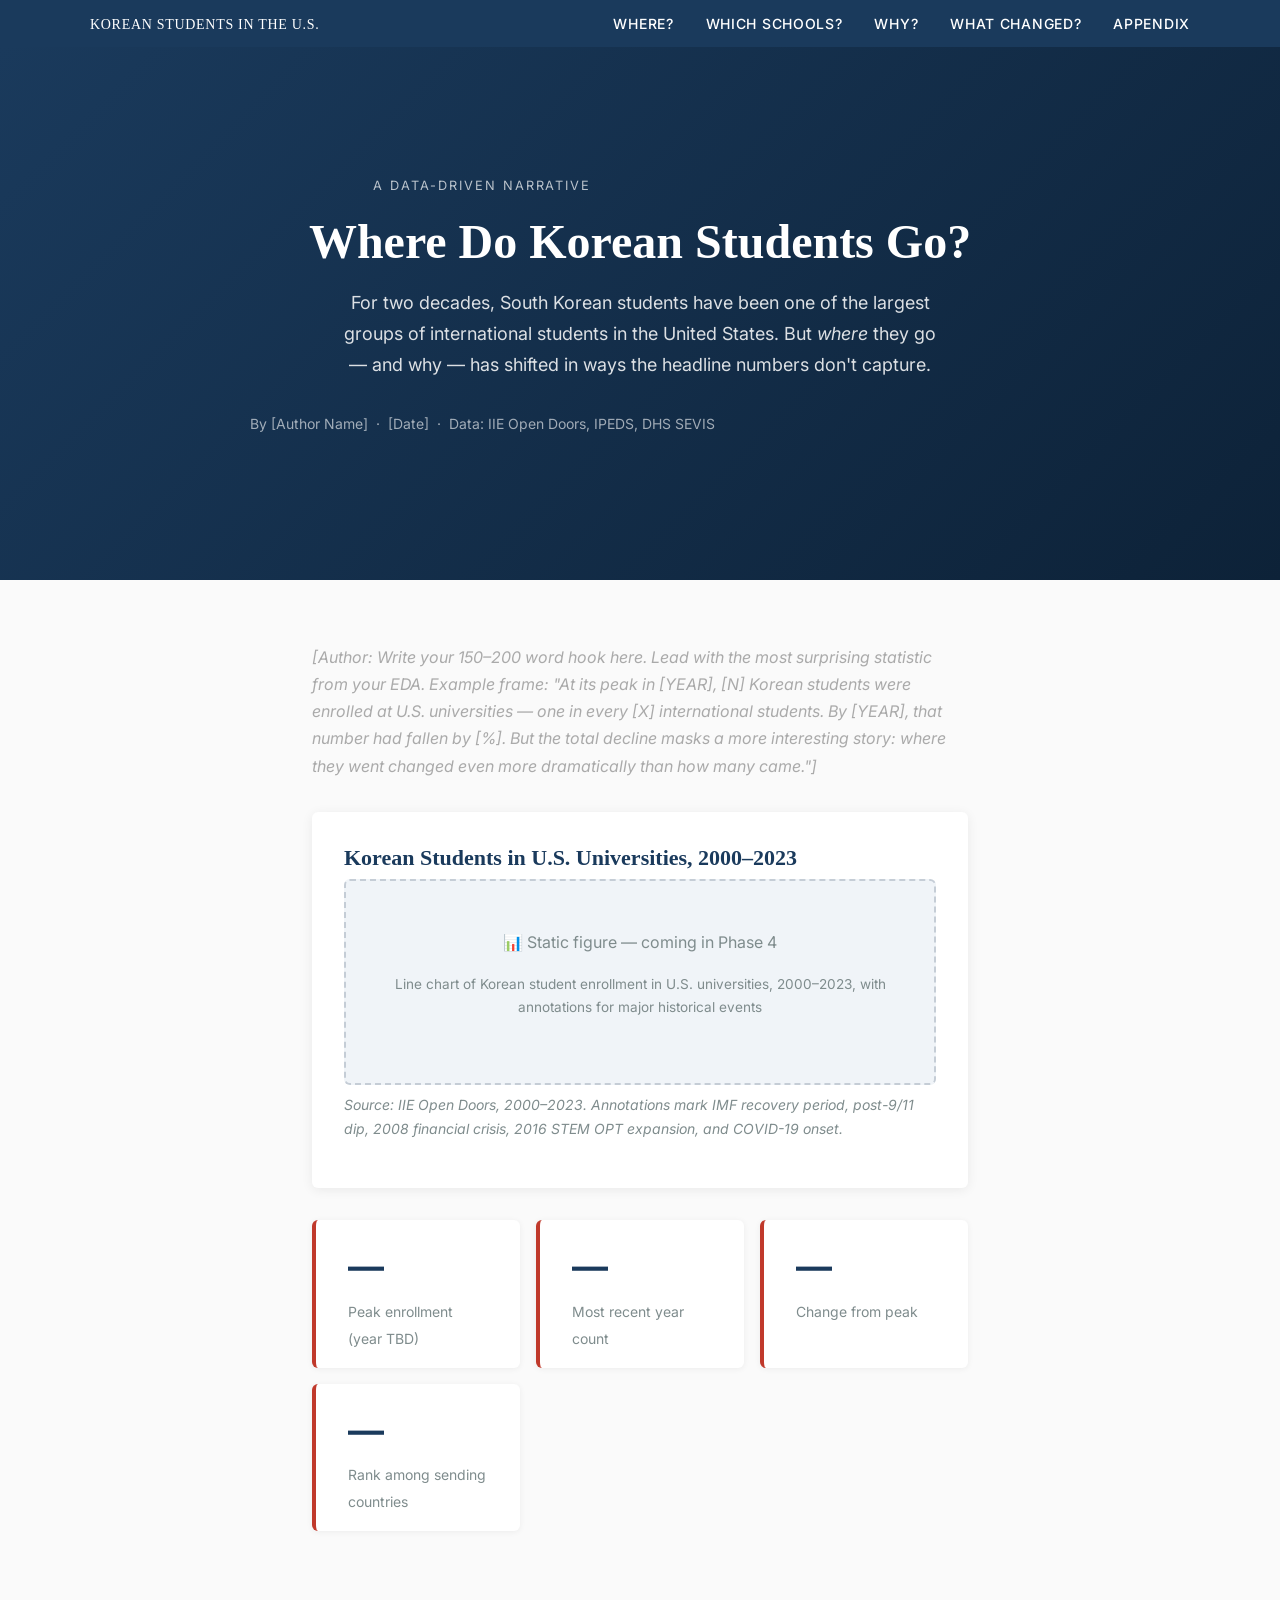
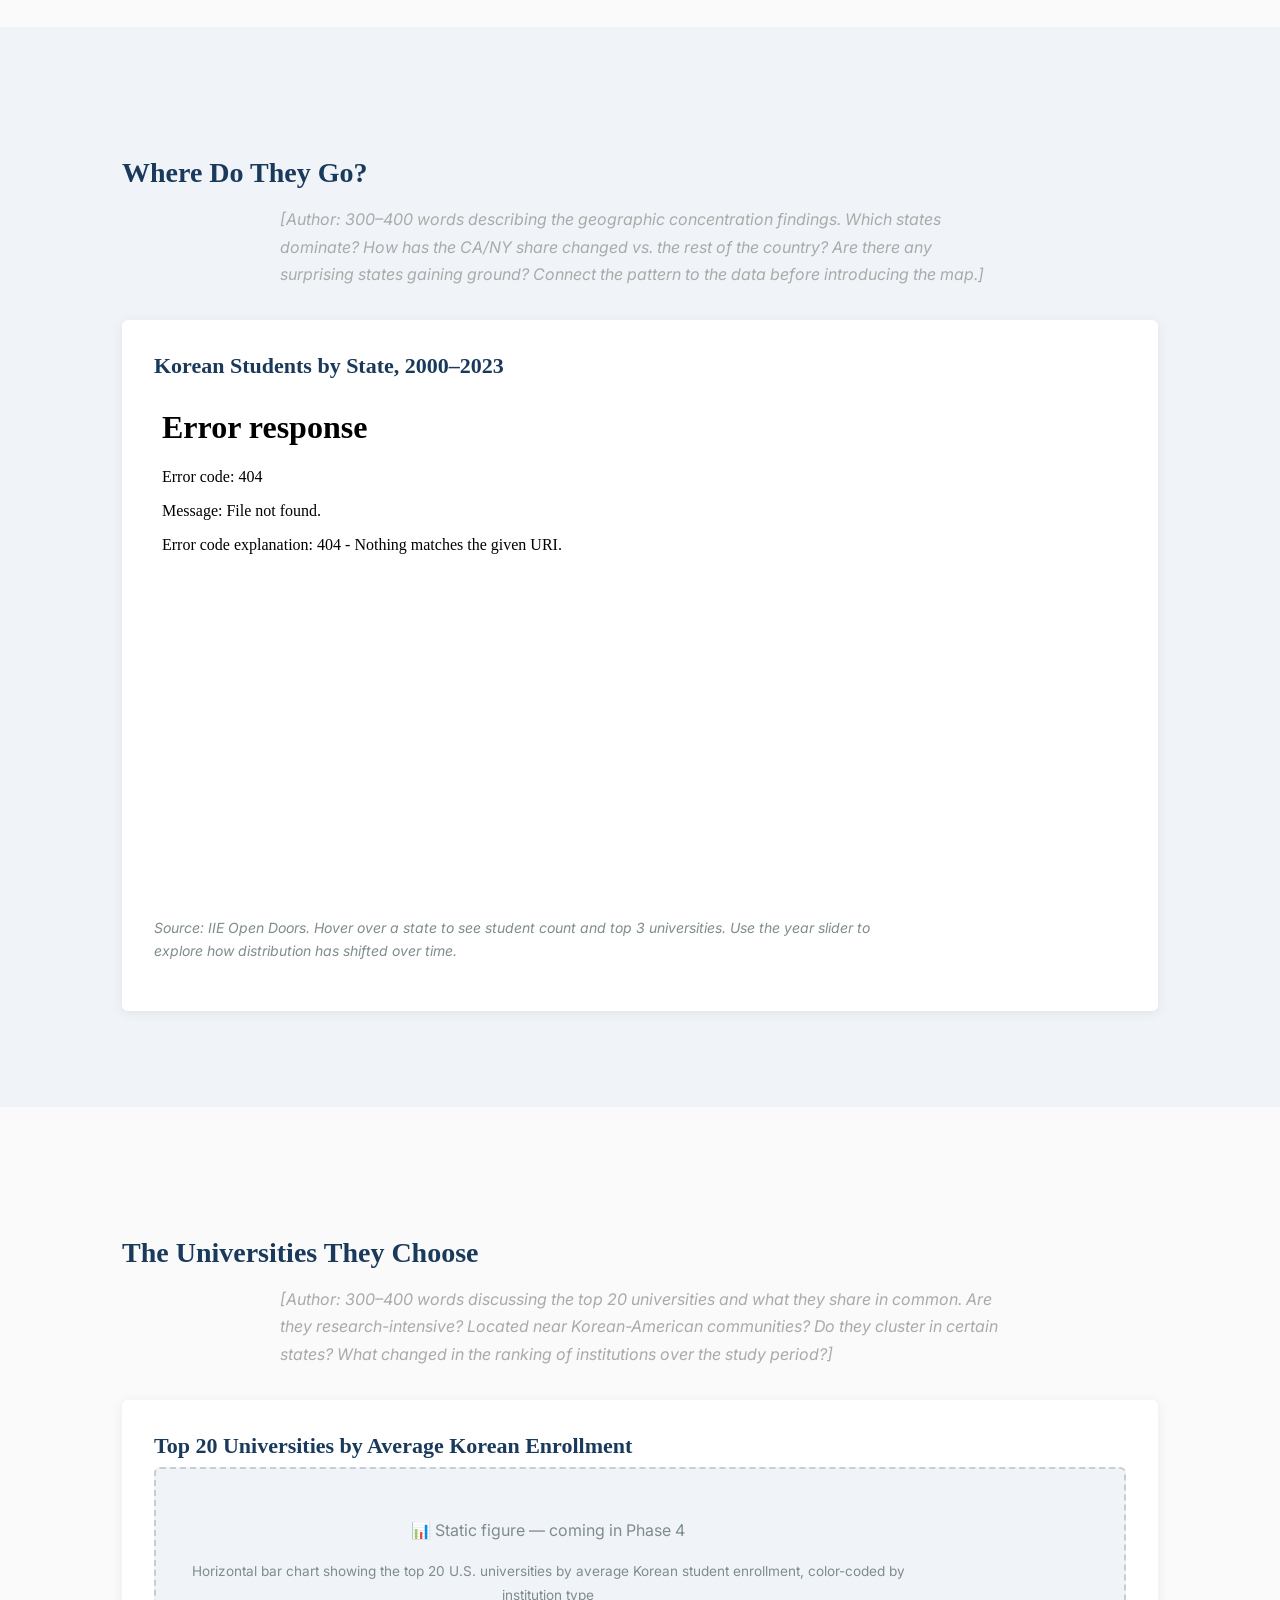
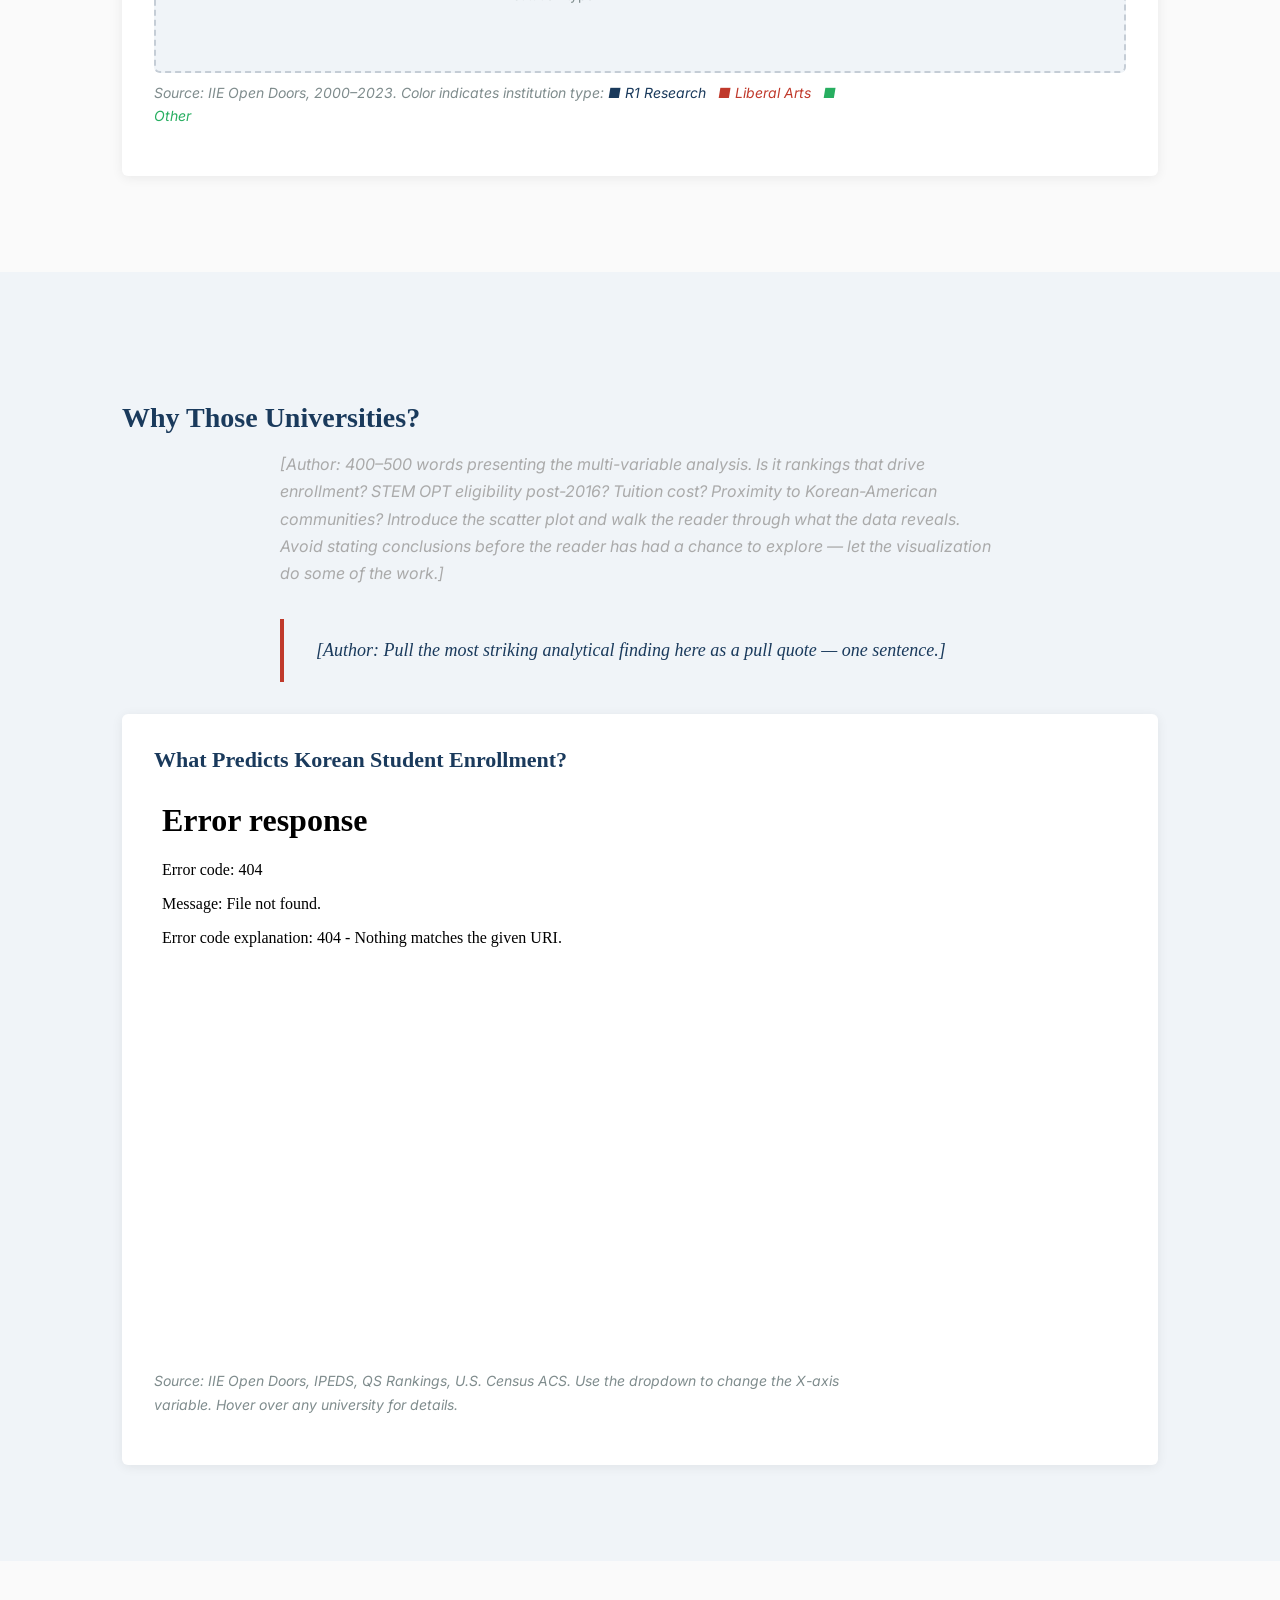
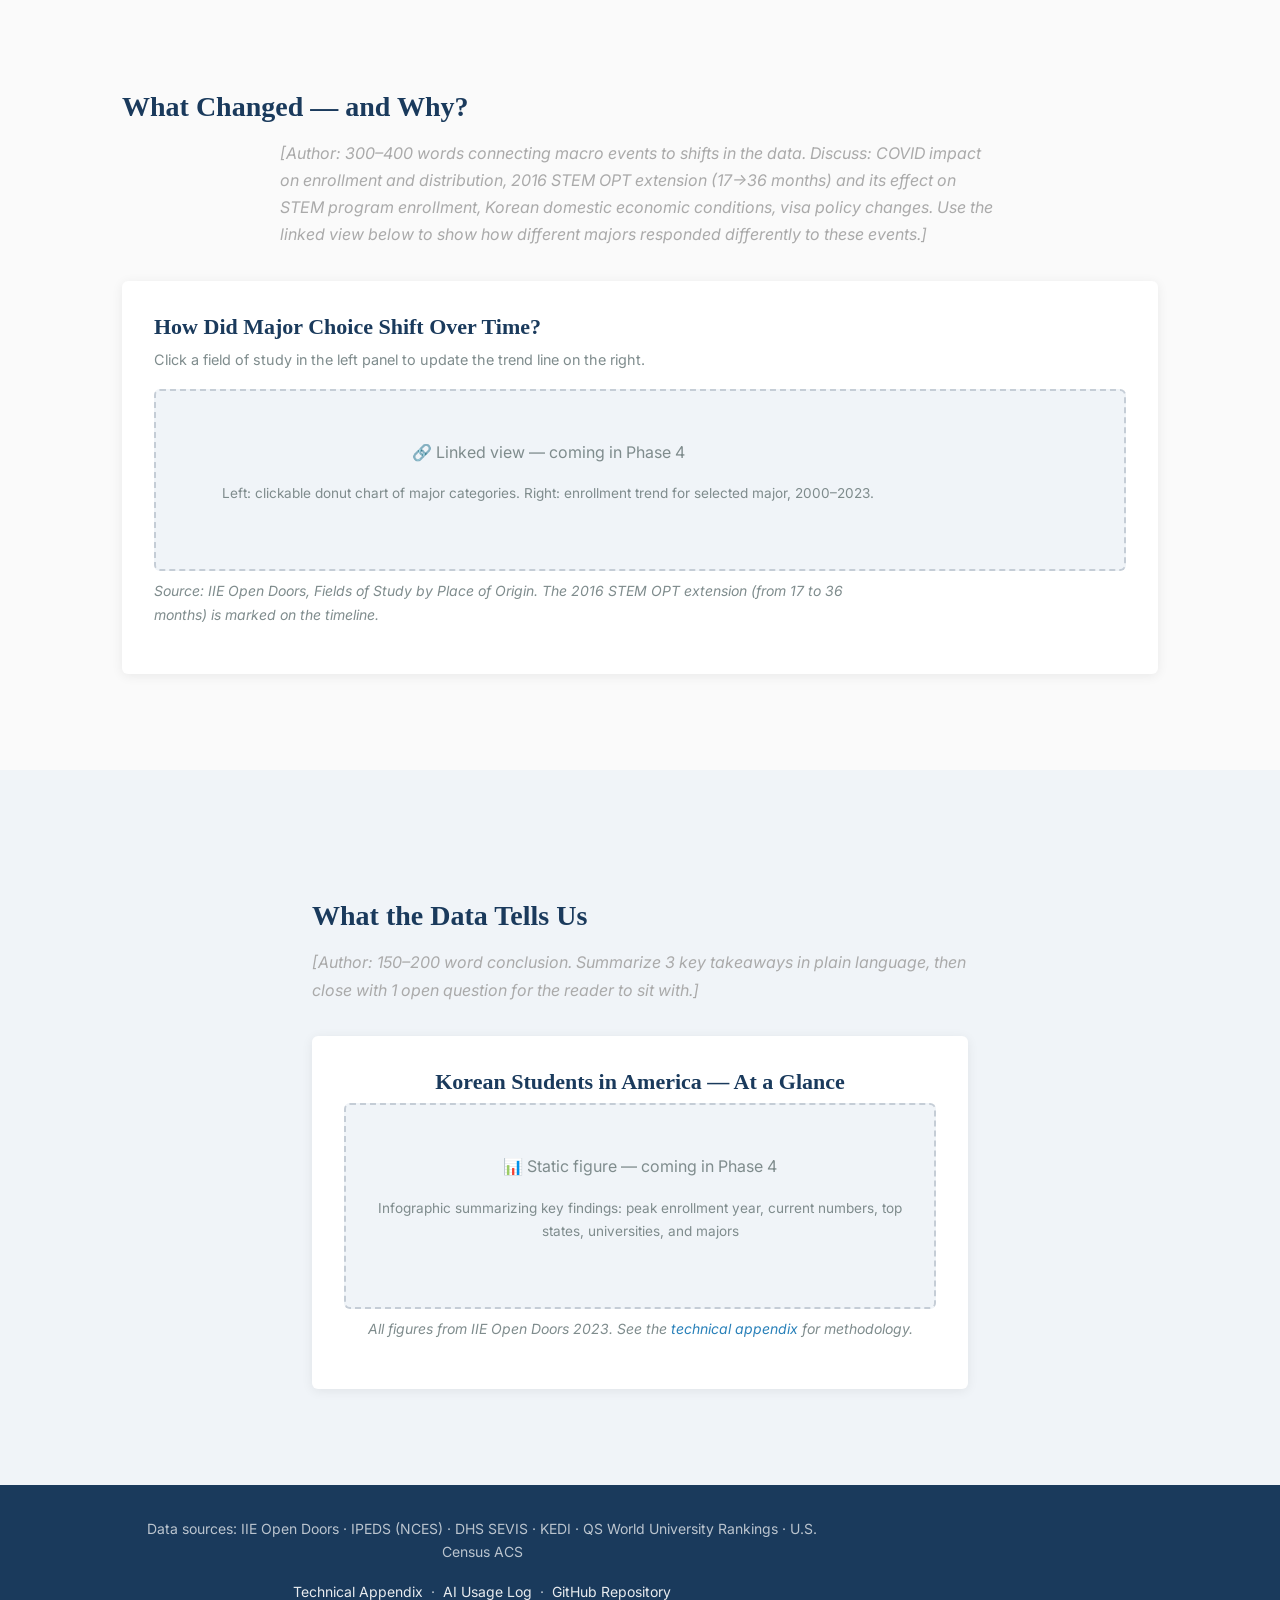
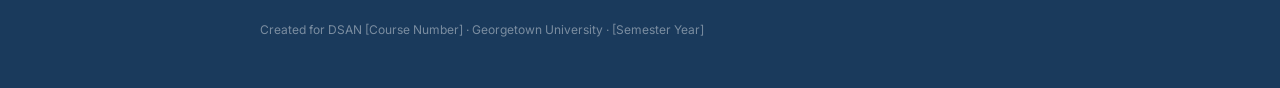
==== website/index.html @ d0888472 "Add project files" ====
<!DOCTYPE html>
<html lang="en">
<head>
  <meta charset="UTF-8" />
  <meta name="viewport" content="width=device-width, initial-scale=1.0" />
  <title>Where Do Korean Students Go? | Data Narrative</title>
  <meta name="description" content="A data-driven narrative on how Korean international students have shifted across U.S. universities over two decades — and why." />
  <link rel="stylesheet" href="css/styles.css" />
  <!-- Plotly for interactive charts -->
  <script src="https://cdn.plot.ly/plotly-2.35.2.min.js"></script>
  <!-- D3 for linked views -->
  <script src="https://d3js.org/d3.v7.min.js"></script>
</head>
<body>

<!-- ══════════════════════════════════════════════
     NAVIGATION
══════════════════════════════════════════════ -->
<nav>
  <ul>
    <li class="nav-logo"><a href="#">Korean Students in the U.S.</a></li>
    <li><a href="#where">Where?</a></li>
    <li><a href="#universities">Which Schools?</a></li>
    <li><a href="#why">Why?</a></li>
    <li><a href="#change">What Changed?</a></li>
    <li><a href="appendix.html">Appendix</a></li>
  </ul>
</nav>

<!-- ══════════════════════════════════════════════
     HERO / HOOK
══════════════════════════════════════════════ -->
<header class="hero">
  <div class="container">
    <p class="hero-kicker">A Data-Driven Narrative</p>
    <h1>Where Do Korean Students Go?</h1>
    <p class="subtitle">
      For two decades, South Korean students have been one of the largest groups of
      international students in the United States. But <em>where</em> they go —
      and why — has shifted in ways the headline numbers don't capture.
    </p>
    <p class="byline">By [Author Name] &nbsp;·&nbsp; [Date] &nbsp;·&nbsp; Data: IIE Open Doors, IPEDS, DHS SEVIS</p>
  </div>
</header>

<!-- ══════════════════════════════════════════════
     SECTION 1 — HOOK: THE BIG PICTURE
══════════════════════════════════════════════ -->
<section class="section" id="overview">
  <div class="container--narrow">

    <!-- WRITE YOUR HOOK PARAGRAPH HERE (150–200 words) -->
    <!-- Do NOT use AI to write this. Suggested opening: start with the most surprising
         statistic from your EDA — e.g., the peak year, the steepest drop, or the
         unexpected correlation you found. -->

    <p class="placeholder-text" style="color:#aaa; font-style:italic;">
      [Author: Write your 150–200 word hook here. Lead with the most surprising statistic
      from your EDA. Example frame: "At its peak in [YEAR], [N] Korean students were
      enrolled at U.S. universities — one in every [X] international students. By [YEAR],
      that number had fallen by [%]. But the total decline masks a more interesting story:
      where they went changed even more dramatically than how many came."]
    </p>

    <!-- INFOGRAPHIC / STATIC FIGURE 1: Time series goes here -->
    <div class="chart-wrapper">
      <h3>Korean Students in U.S. Universities, 2000–2023</h3>
      <!-- Replace src with path to your exported figure -->
      <img
        src="../figures/static/01_timeseries.png"
        alt="Line chart of Korean student enrollment in U.S. universities, 2000–2023, with annotations for major historical events"
        style="width:100%; height:auto;"
        id="timeseries-placeholder"
      />
      <!-- Fallback: interactive Plotly version (uncomment when ready)
      <div id="chart-timeseries" style="height:450px;"></div>
      -->
      <p class="chart-caption">
        Source: IIE Open Doors, 2000–2023. Annotations mark IMF recovery period,
        post-9/11 dip, 2008 financial crisis, 2016 STEM OPT expansion, and COVID-19 onset.
      </p>
    </div>

    <!-- Key stats callout row -->
    <div class="stat-grid">
      <div class="stat-card">
        <span class="number" id="stat-peak">—</span>
        <span class="label">Peak enrollment (year TBD)</span>
      </div>
      <div class="stat-card">
        <span class="number" id="stat-current">—</span>
        <span class="label">Most recent year count</span>
      </div>
      <div class="stat-card">
        <span class="number" id="stat-change">—</span>
        <span class="label">Change from peak</span>
      </div>
      <div class="stat-card">
        <span class="number" id="stat-rank">—</span>
        <span class="label">Rank among sending countries</span>
      </div>
    </div>

  </div>
</section>

<!-- ══════════════════════════════════════════════
     SECTION 2 — WHERE DO THEY GO? (Geographic)
══════════════════════════════════════════════ -->
<section class="section section--alt" id="where">
  <div class="container">
    <h2>Where Do They Go?</h2>
    <div class="container--narrow" style="padding:0;">

      <!-- WRITE YOUR 300–400 WORD GEOGRAPHIC SECTION HERE -->
      <p class="placeholder-text" style="color:#aaa; font-style:italic;">
        [Author: 300–400 words describing the geographic concentration findings.
        Which states dominate? How has the CA/NY share changed vs. the rest of the
        country? Are there any surprising states gaining ground? Connect the pattern
        to the data before introducing the map.]
      </p>

    </div>

    <!-- INTERACTIVE VIZ #1: Choropleth map with year slider -->
    <div class="chart-wrapper">
      <h3>Korean Students by State, 2000–2023</h3>
      <iframe
        src="../figures/interactive/map_choropleth.html"
        height="520"
        title="Choropleth map of Korean student distribution by U.S. state with year slider"
        loading="lazy"
      ></iframe>
      <!-- Placeholder until figure is built -->
      <div id="map-placeholder" class="viz-placeholder">
        <p>📍 Interactive choropleth map — coming in Phase 4</p>
        <p style="font-size:0.85rem;">Will show: Korean students per state by year, with slider (2000–2023) and hover tooltips.</p>
      </div>
      <p class="chart-caption">
        Source: IIE Open Doors. Hover over a state to see student count and top 3 universities.
        Use the year slider to explore how distribution has shifted over time.
      </p>
    </div>

  </div>
</section>

<!-- ══════════════════════════════════════════════
     SECTION 3 — THE UNIVERSITIES THEY CHOOSE
══════════════════════════════════════════════ -->
<section class="section" id="universities">
  <div class="container">
    <h2>The Universities They Choose</h2>
    <div class="container--narrow" style="padding:0;">

      <!-- WRITE YOUR 300–400 WORD UNIVERSITIES SECTION HERE -->
      <p class="placeholder-text" style="color:#aaa; font-style:italic;">
        [Author: 300–400 words discussing the top 20 universities and what they share
        in common. Are they research-intensive? Located near Korean-American communities?
        Do they cluster in certain states? What changed in the ranking of institutions
        over the study period?]
      </p>

    </div>

    <!-- STATIC VIZ #2: Top 20 universities bar chart -->
    <div class="chart-wrapper">
      <h3>Top 20 Universities by Average Korean Enrollment</h3>
      <img
        src="../figures/static/02_top20_universities.png"
        alt="Horizontal bar chart showing the top 20 U.S. universities by average Korean student enrollment, color-coded by institution type"
        style="width:100%; height:auto;"
        id="top20-placeholder"
      />
      <p class="chart-caption">
        Source: IIE Open Doors, 2000–2023. Color indicates institution type:
        <span style="color:var(--color-data-1);">■ R1 Research</span>
        <span style="color:var(--color-data-2); margin-left:0.5rem;">■ Liberal Arts</span>
        <span style="color:var(--color-data-3); margin-left:0.5rem;">■ Other</span>
      </p>
    </div>

  </div>
</section>

<!-- ══════════════════════════════════════════════
     SECTION 4 — WHY THOSE UNIVERSITIES?
══════════════════════════════════════════════ -->
<section class="section section--alt" id="why">
  <div class="container">
    <h2>Why Those Universities?</h2>
    <div class="container--narrow" style="padding:0;">

      <!-- WRITE YOUR 400–500 WORD ANALYSIS SECTION HERE -->
      <p class="placeholder-text" style="color:#aaa; font-style:italic;">
        [Author: 400–500 words presenting the multi-variable analysis. Is it rankings
        that drive enrollment? STEM OPT eligibility post-2016? Tuition cost? Proximity to
        Korean-American communities? Introduce the scatter plot and walk the reader through
        what the data reveals. Avoid stating conclusions before the reader has had a chance
        to explore — let the visualization do some of the work.]
      </p>

      <blockquote>
        <!-- Replace with your actual key finding quote -->
        [Author: Pull the most striking analytical finding here as a pull quote — one sentence.]
      </blockquote>

    </div>

    <!-- INTERACTIVE VIZ #2: Multi-variable scatter plot -->
    <div class="chart-wrapper">
      <h3>What Predicts Korean Student Enrollment?</h3>
      <iframe
        src="../figures/interactive/scatter_explorer.html"
        height="580"
        title="Interactive scatter plot: university characteristics vs Korean student enrollment"
        loading="lazy"
      ></iframe>
      <div id="scatter-placeholder" class="viz-placeholder">
        <p>🔍 Interactive scatter plot — coming in Phase 4</p>
        <p style="font-size:0.85rem;">
          Will show: one dot per university. X-axis selectable (QS rank / tuition / STEM OPT /
          Korean population). Dot size = total international enrollment. Color = institution type.
        </p>
      </div>
      <p class="chart-caption">
        Source: IIE Open Doors, IPEDS, QS Rankings, U.S. Census ACS.
        Use the dropdown to change the X-axis variable. Hover over any university for details.
      </p>
    </div>

  </div>
</section>

<!-- ══════════════════════════════════════════════
     SECTION 5 — WHAT CHANGED AND WHY?
══════════════════════════════════════════════ -->
<section class="section" id="change">
  <div class="container">
    <h2>What Changed — and Why?</h2>
    <div class="container--narrow" style="padding:0;">

      <!-- WRITE YOUR 300–400 WORD CHANGE SECTION HERE -->
      <p class="placeholder-text" style="color:#aaa; font-style:italic;">
        [Author: 300–400 words connecting macro events to shifts in the data.
        Discuss: COVID impact on enrollment and distribution, 2016 STEM OPT extension
        (17→36 months) and its effect on STEM program enrollment, Korean domestic
        economic conditions, visa policy changes. Use the linked view below to show
        how different majors responded differently to these events.]
      </p>

    </div>

    <!-- LINKED VIEW: Field of study donut → enrollment trend -->
    <div class="chart-wrapper">
      <h3>How Did Major Choice Shift Over Time?</h3>
      <p style="font-size:0.9rem; color:var(--color-neutral); margin-bottom:1rem;">
        Click a field of study in the left panel to update the trend line on the right.
      </p>
      <iframe
        src="../figures/interactive/linked_major_trend.html"
        height="500"
        title="Linked view: field of study donut chart linked to enrollment trend line"
        loading="lazy"
      ></iframe>
      <div id="linked-placeholder" class="viz-placeholder">
        <p>🔗 Linked view — coming in Phase 4</p>
        <p style="font-size:0.85rem;">
          Left: clickable donut chart of major categories.
          Right: enrollment trend for selected major, 2000–2023.
        </p>
      </div>
      <p class="chart-caption">
        Source: IIE Open Doors, Fields of Study by Place of Origin.
        The 2016 STEM OPT extension (from 17 to 36 months) is marked on the timeline.
      </p>
    </div>

  </div>
</section>

<!-- ══════════════════════════════════════════════
     SECTION 6 — CONCLUSION
══════════════════════════════════════════════ -->
<section class="section section--alt" id="conclusion">
  <div class="container--narrow">
    <h2>What the Data Tells Us</h2>

    <!-- WRITE YOUR 150–200 WORD CONCLUSION HERE -->
    <p class="placeholder-text" style="color:#aaa; font-style:italic;">
      [Author: 150–200 word conclusion. Summarize 3 key takeaways in plain language,
      then close with 1 open question for the reader to sit with.]
    </p>

    <!-- Infographic summary -->
    <div class="chart-wrapper" style="text-align:center;">
      <h3>Korean Students in America — At a Glance</h3>
      <img
        src="../figures/static/infographic_summary.png"
        alt="Infographic summarizing key findings: peak enrollment year, current numbers, top states, universities, and majors"
        style="width:100%; max-width:700px; height:auto;"
      />
      <p class="chart-caption">
        All figures from IIE Open Doors 2023. See the
        <a href="appendix.html">technical appendix</a> for methodology.
      </p>
    </div>

  </div>
</section>

<!-- ══════════════════════════════════════════════
     FOOTER
══════════════════════════════════════════════ -->
<footer>
  <div class="container">
    <p>
      Data sources: IIE Open Doors · IPEDS (NCES) · DHS SEVIS · KEDI · QS World University Rankings · U.S. Census ACS
    </p>
    <p style="margin-top:0.5rem;">
      <a href="appendix.html">Technical Appendix</a> &nbsp;·&nbsp;
      <a href="#ai-usage">AI Usage Log</a> &nbsp;·&nbsp;
      <a href="https://github.com/YOUR_USERNAME/korean-students-us" target="_blank" rel="noopener">GitHub Repository</a>
    </p>
    <p style="margin-top:1rem; font-size:0.75rem; opacity:0.6;">
      Created for DSAN [Course Number] · Georgetown University · [Semester Year]
    </p>
  </div>
</footer>

<!-- ══════════════════════════════════════════════
     SCRIPTS
══════════════════════════════════════════════ -->
<script src="js/main.js"></script>

<style>
  /* Inline styles for placeholder state (remove when figures are ready) */
  .viz-placeholder {
    background: #f0f4f8;
    border: 2px dashed #c5cdd6;
    border-radius: 6px;
    padding: 3rem 2rem;
    text-align: center;
    color: #7f8c8d;
    margin-bottom: 0.5rem;
  }
  .hero-kicker {
    text-transform: uppercase;
    letter-spacing: 0.15em;
    font-size: 0.8rem;
    opacity: 0.7;
    margin-bottom: 1rem;
  }
  /* Hide static img placeholders when file doesn't exist yet */
  img[src*="figures/static"]:not([src=""]) {
    display: none;
  }
  /* Show iframe placeholder divs only when iframe src doesn't resolve */
</style>

</body>
</html>
---- website/css/styles.css ----
/* ============================================================
   GLOBAL STYLES
   Korean Students in U.S. Universities — Data Narrative
   ============================================================ */

@import url('https://fonts.googleapis.com/css2?family=Inter:wght@300;400;500;600&family=Georgia:ital@0;1&display=swap');
@import './theme.css';

/* Reset & Base */
*, *::before, *::after { box-sizing: border-box; margin: 0; padding: 0; }

html { scroll-behavior: smooth; font-size: 16px; }

body {
  font-family: var(--font-body);
  font-size: var(--font-size-base);
  line-height: 1.7;
  color: #2C3E50;
  background-color: var(--color-bg);
}

/* ── Typography ── */
h1, h2, h3, h4 {
  font-family: var(--font-heading);
  color: var(--color-primary);
  line-height: 1.25;
}

h1 { font-size: var(--font-size-4xl); margin-bottom: var(--space-lg); }
h2 { font-size: var(--font-size-2xl); margin-bottom: var(--space-md); margin-top: var(--space-xl); }
h3 { font-size: var(--font-size-xl);  margin-bottom: var(--space-sm); }

p { margin-bottom: var(--space-md); max-width: var(--max-width-content); }

a { color: var(--color-secondary); text-decoration: none; }
a:hover { text-decoration: underline; }

/* ── Layout ── */
.container {
  max-width: var(--max-width-wide);
  margin: 0 auto;
  padding: 0 var(--space-lg);
}

.container--narrow {
  max-width: var(--max-width-content);
  margin: 0 auto;
  padding: 0 var(--space-lg);
}

/* ── Navigation ── */
nav {
  position: sticky;
  top: 0;
  background: var(--color-primary);
  z-index: 100;
  padding: var(--space-sm) var(--space-lg);
}

nav ul {
  list-style: none;
  display: flex;
  gap: var(--space-lg);
  align-items: center;
  max-width: var(--max-width-wide);
  margin: 0 auto;
}

nav a {
  color: #fff;
  font-size: var(--font-size-sm);
  font-weight: 500;
  letter-spacing: 0.05em;
  text-transform: uppercase;
}

nav a:hover { text-decoration: none; opacity: 0.8; }

.nav-logo {
  font-family: var(--font-heading);
  font-size: var(--font-size-lg);
  margin-right: auto;
}

/* ── Hero ── */
.hero {
  background: linear-gradient(135deg, var(--color-primary) 0%, #0d2238 100%);
  color: white;
  padding: var(--space-2xl) var(--space-lg);
  text-align: center;
}

.hero h1 {
  color: white;
  font-size: clamp(2rem, 5vw, var(--font-size-4xl));
  margin-bottom: var(--space-md);
}

.hero .subtitle {
  font-size: var(--font-size-lg);
  opacity: 0.85;
  max-width: 600px;
  margin: 0 auto var(--space-lg);
}

.hero .byline {
  font-size: var(--font-size-sm);
  opacity: 0.6;
}

/* ── Sections ── */
.section {
  padding: var(--space-xl) var(--space-lg);
}

.section--alt {
  background-color: var(--color-bg-section);
}

/* ── Chart containers ── */
.chart-wrapper {
  background: var(--color-bg-card);
  border-radius: var(--border-radius);
  box-shadow: 0 2px 12px rgba(0,0,0,0.07);
  padding: var(--space-lg);
  margin: var(--space-lg) 0;
  width: 100%;
}

.chart-wrapper iframe {
  width: 100%;
  border: none;
  border-radius: var(--border-radius);
}

.chart-caption {
  font-size: var(--font-size-sm);
  color: var(--color-neutral);
  margin-top: var(--space-sm);
  font-style: italic;
}

/* ── Stat callouts ── */
.stat-grid {
  display: grid;
  grid-template-columns: repeat(auto-fit, minmax(180px, 1fr));
  gap: var(--space-md);
  margin: var(--space-lg) 0;
}

.stat-card {
  background: var(--color-bg-card);
  border-left: 4px solid var(--color-accent);
  padding: var(--space-md) var(--space-lg);
  border-radius: var(--border-radius);
  box-shadow: 0 1px 6px rgba(0,0,0,0.06);
}

.stat-card .number {
  font-size: var(--font-size-3xl);
  font-weight: 700;
  color: var(--color-primary);
  display: block;
}

.stat-card .label {
  font-size: var(--font-size-sm);
  color: var(--color-neutral);
}

/* ── Pull quotes ── */
blockquote {
  border-left: 4px solid var(--color-accent);
  padding: var(--space-md) var(--space-lg);
  margin: var(--space-lg) 0;
  font-style: italic;
  color: var(--color-primary);
  font-size: var(--font-size-lg);
  font-family: var(--font-heading);
}

/* ── Footer ── */
footer {
  background: var(--color-primary);
  color: rgba(255,255,255,0.7);
  padding: var(--space-lg);
  text-align: center;
  font-size: var(--font-size-sm);
}

footer a { color: rgba(255,255,255,0.9); }

/* ── Responsive ── */
@media (max-width: 768px) {
  h1 { font-size: var(--font-size-2xl); }
  h2 { font-size: var(--font-size-xl); }
  nav ul { gap: var(--space-md); flex-wrap: wrap; }
  .hero { padding: var(--space-xl) var(--space-md); }
}
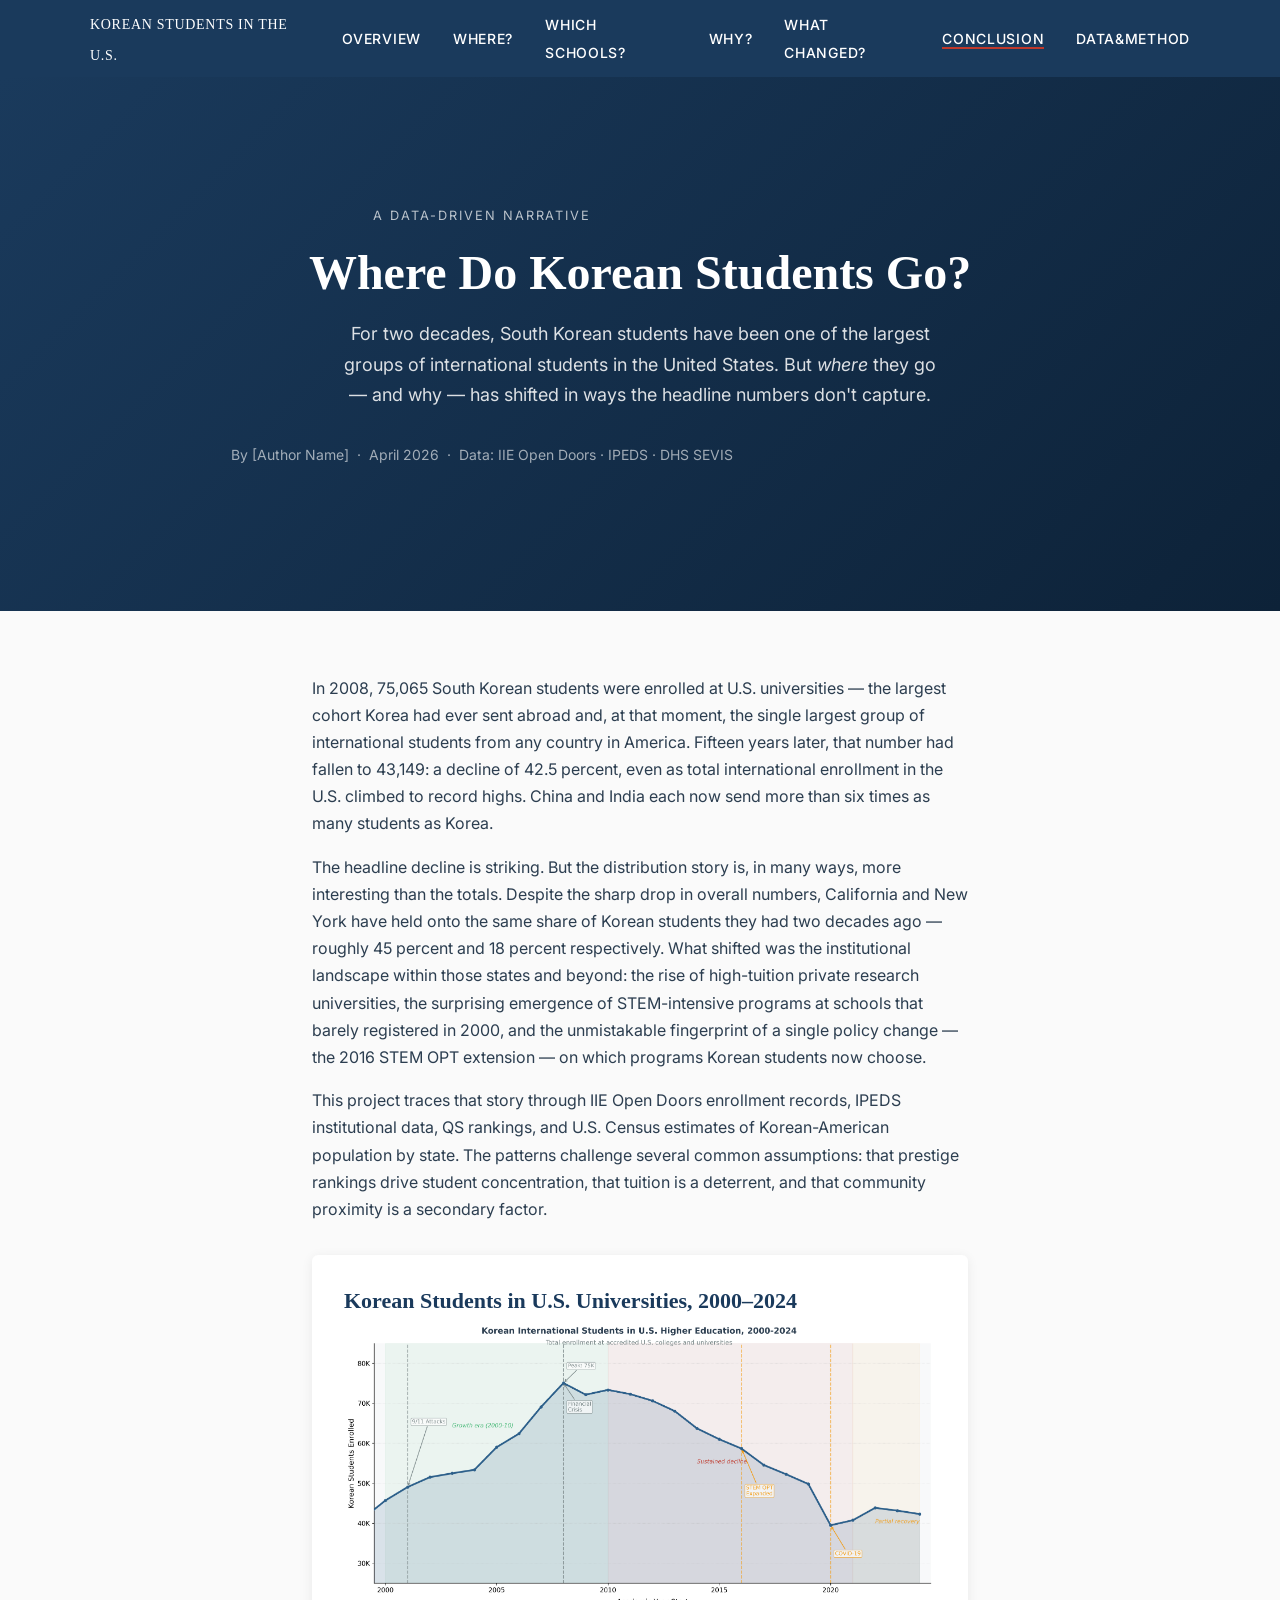
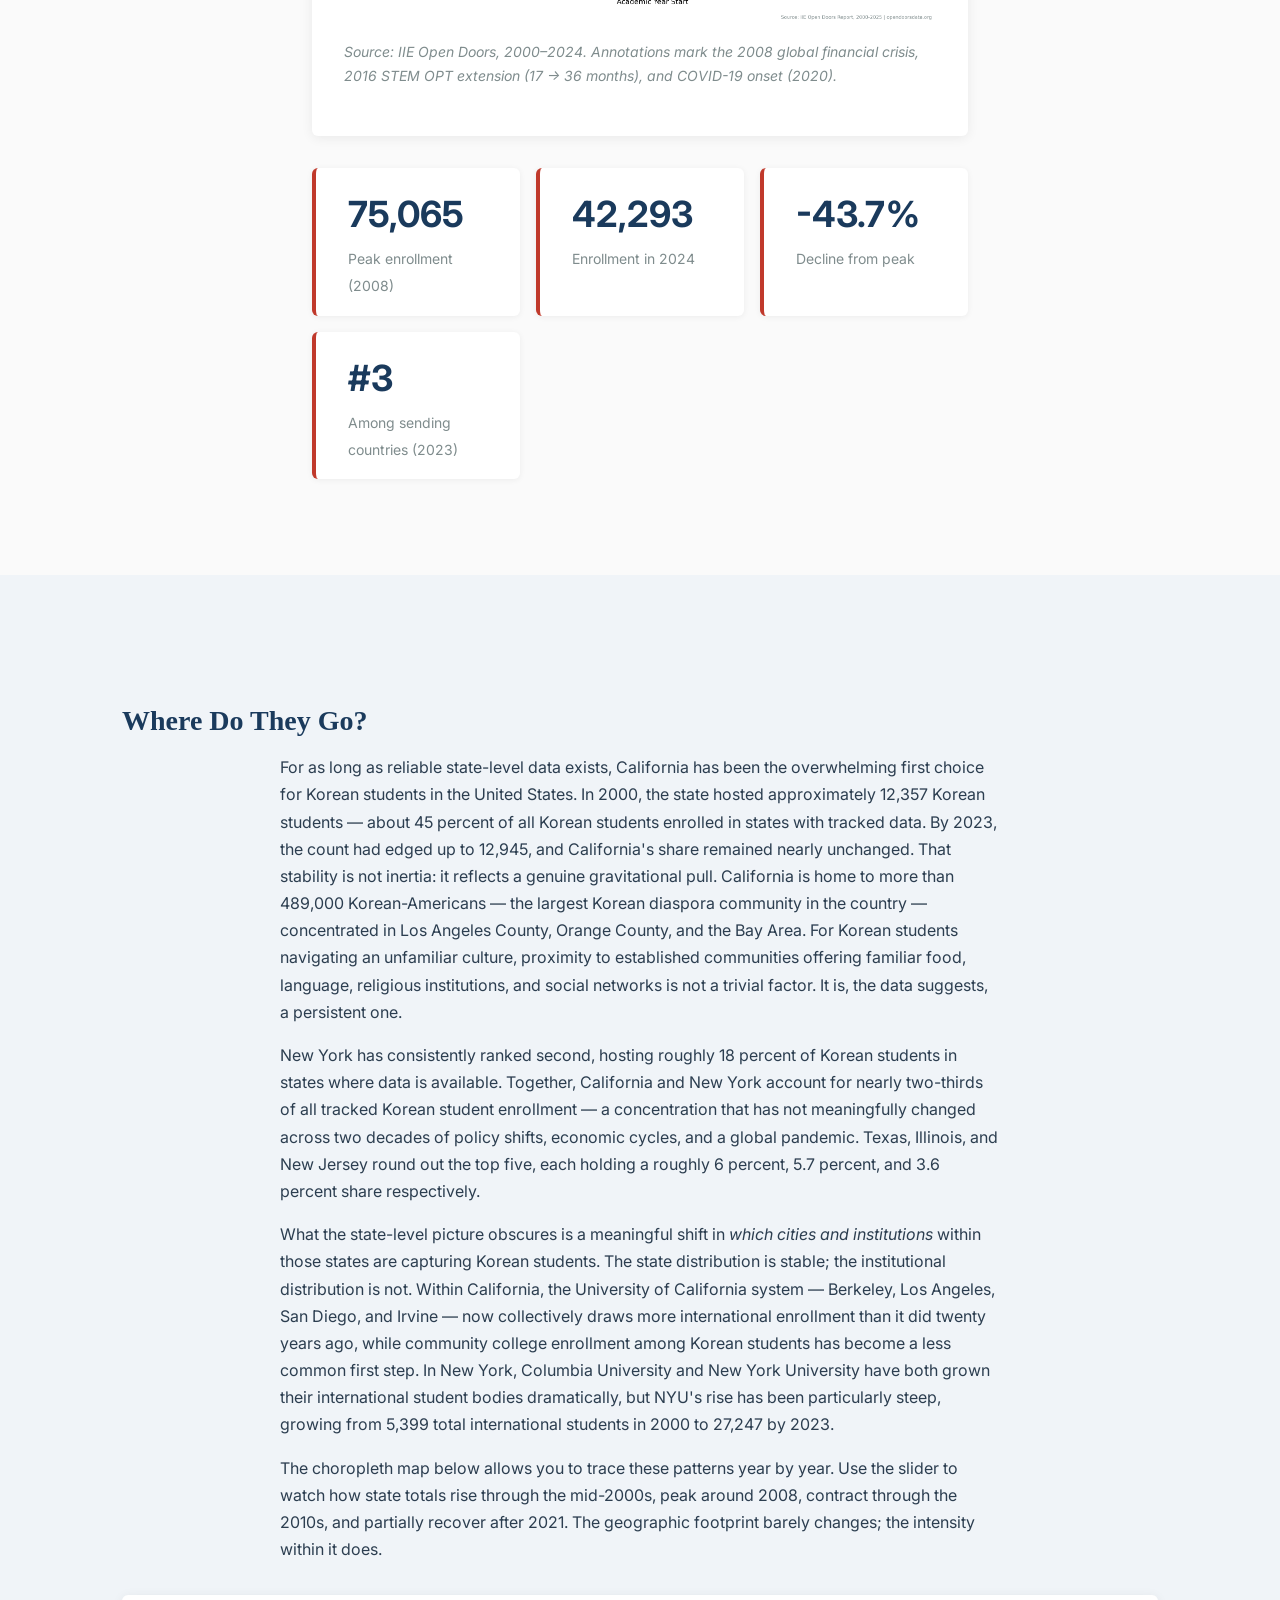
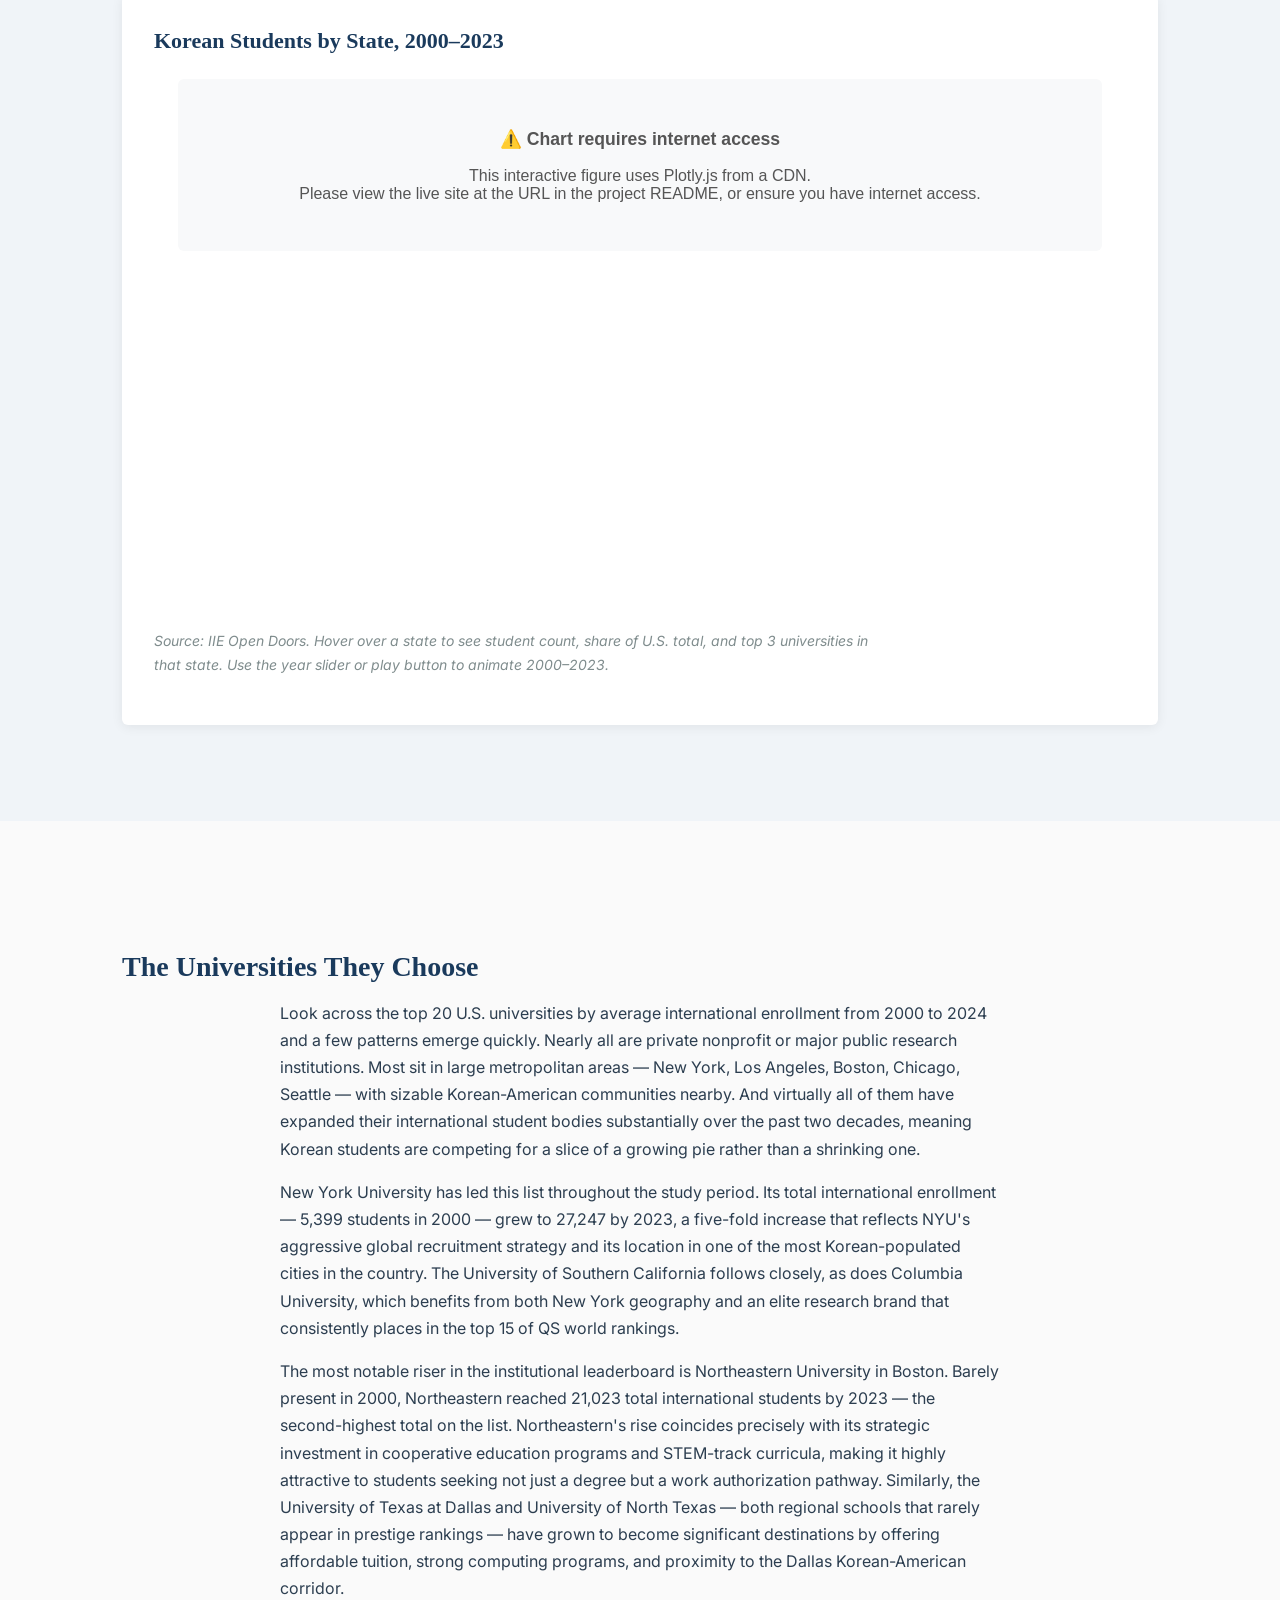
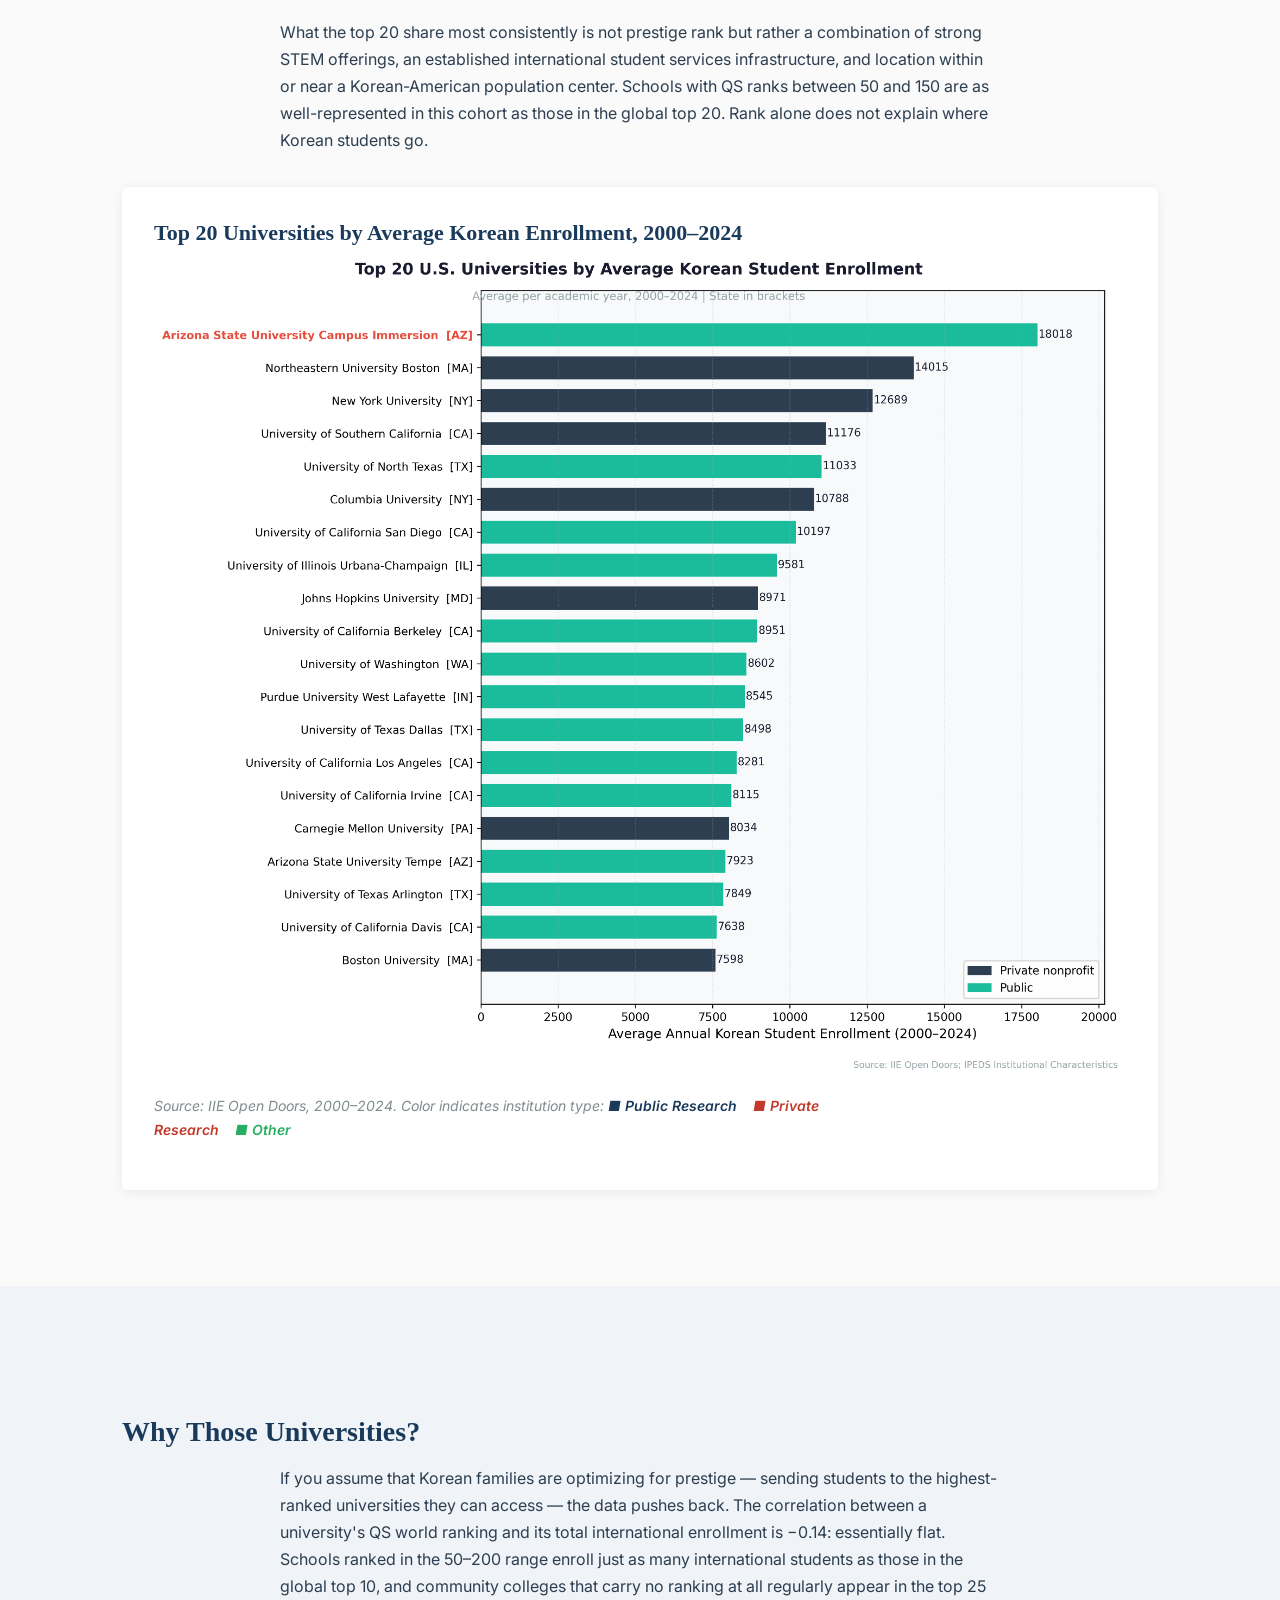
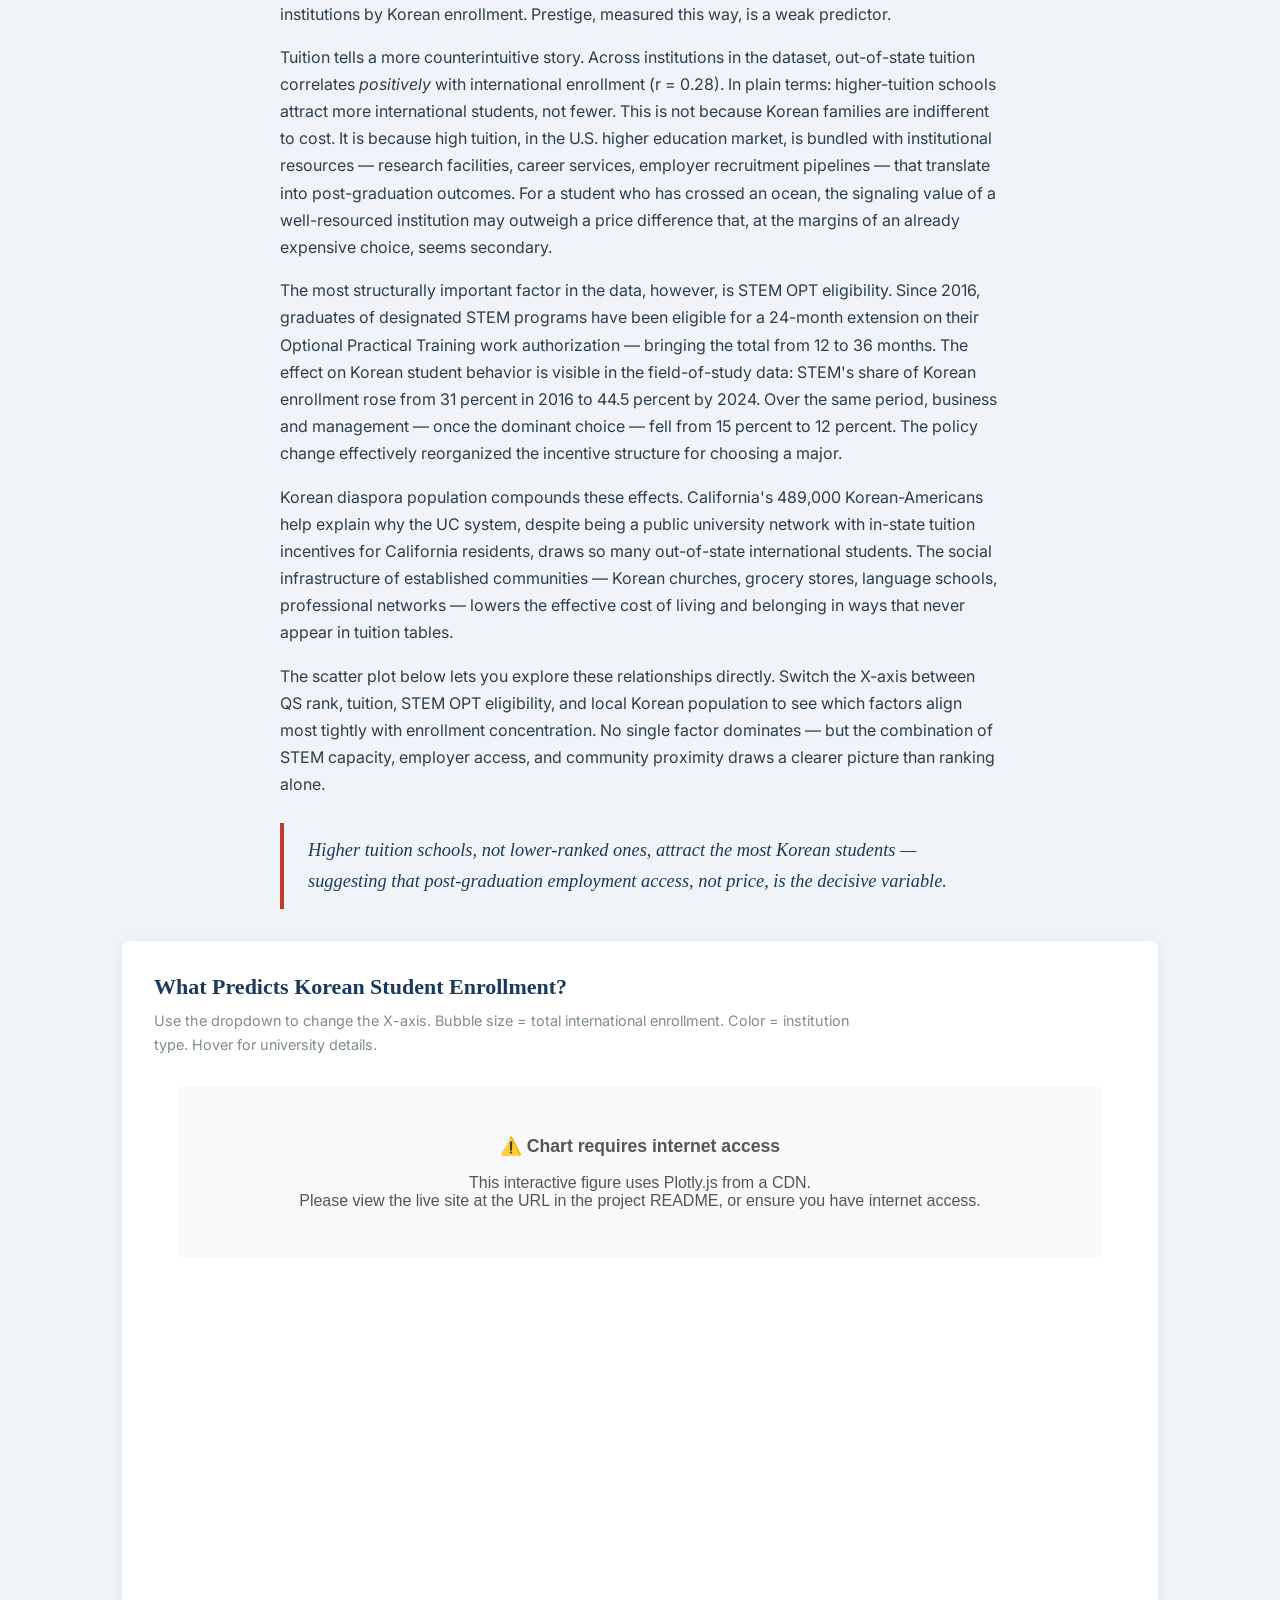
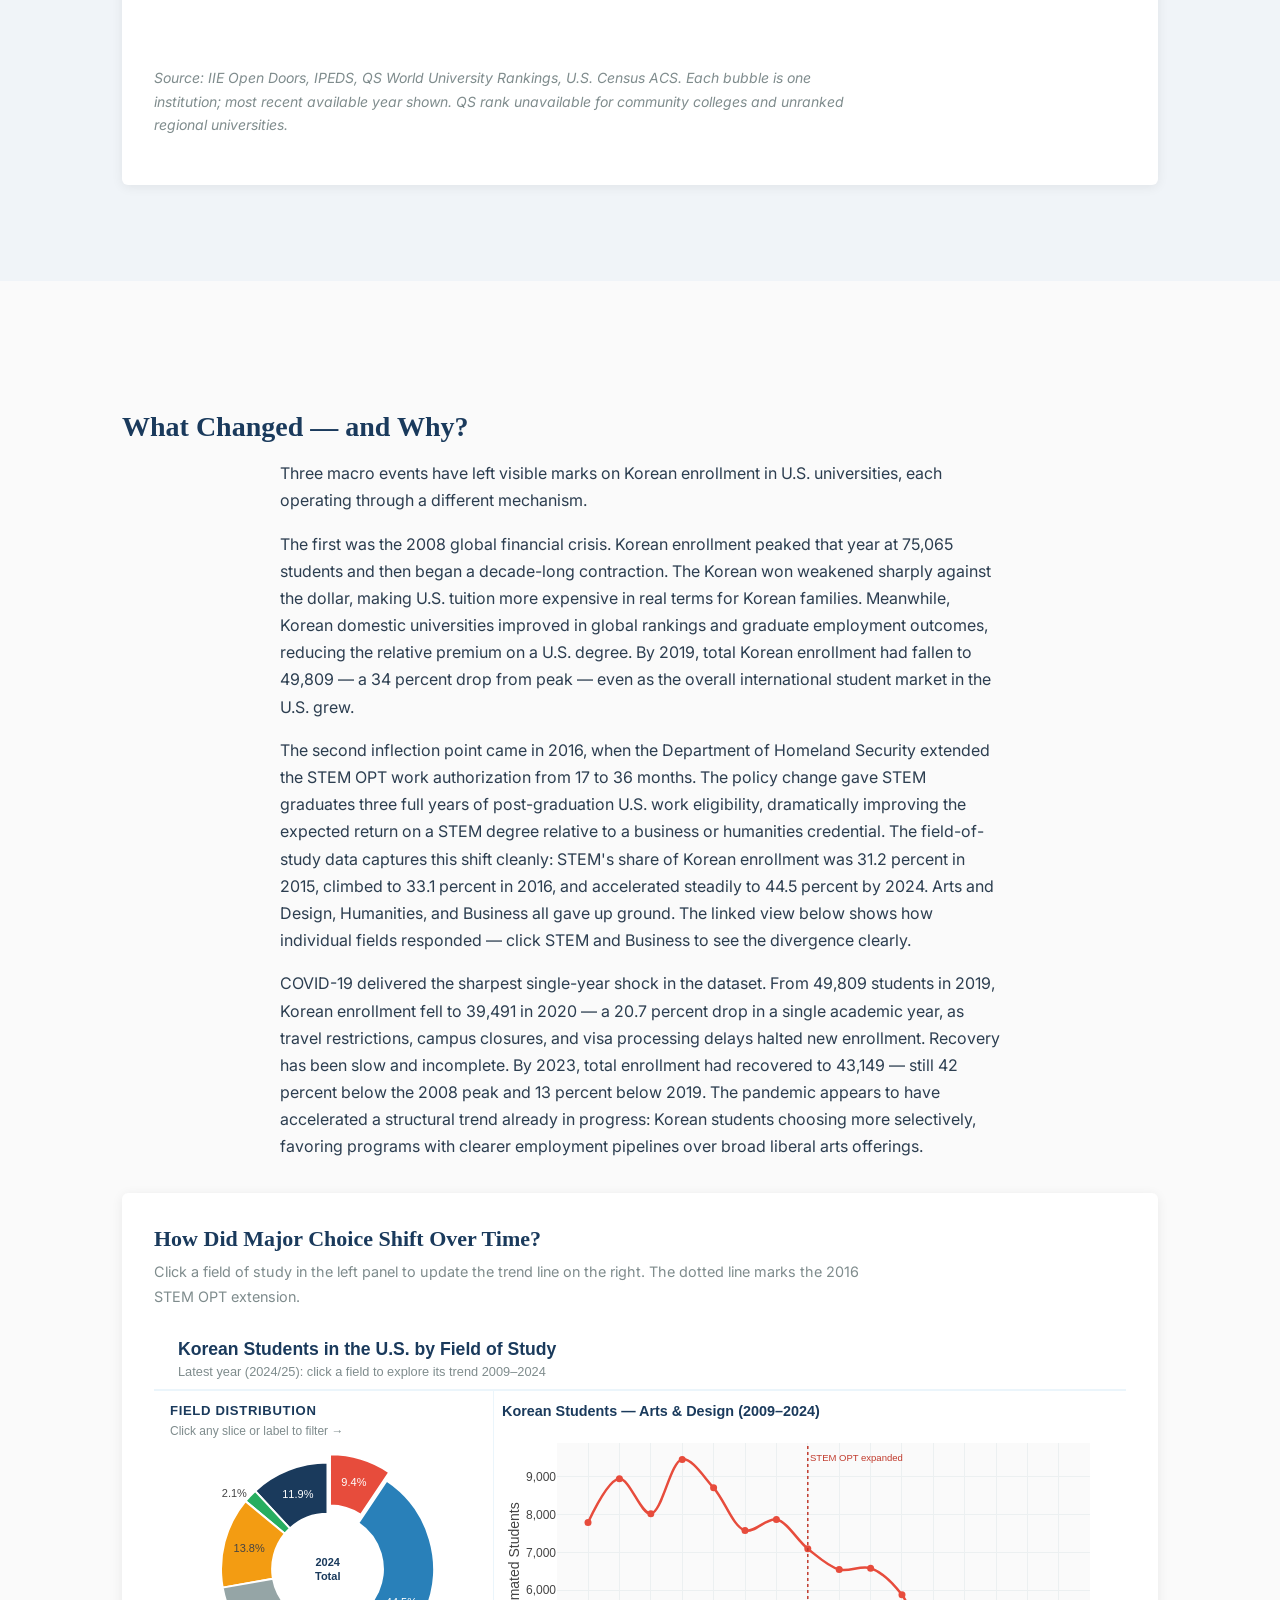
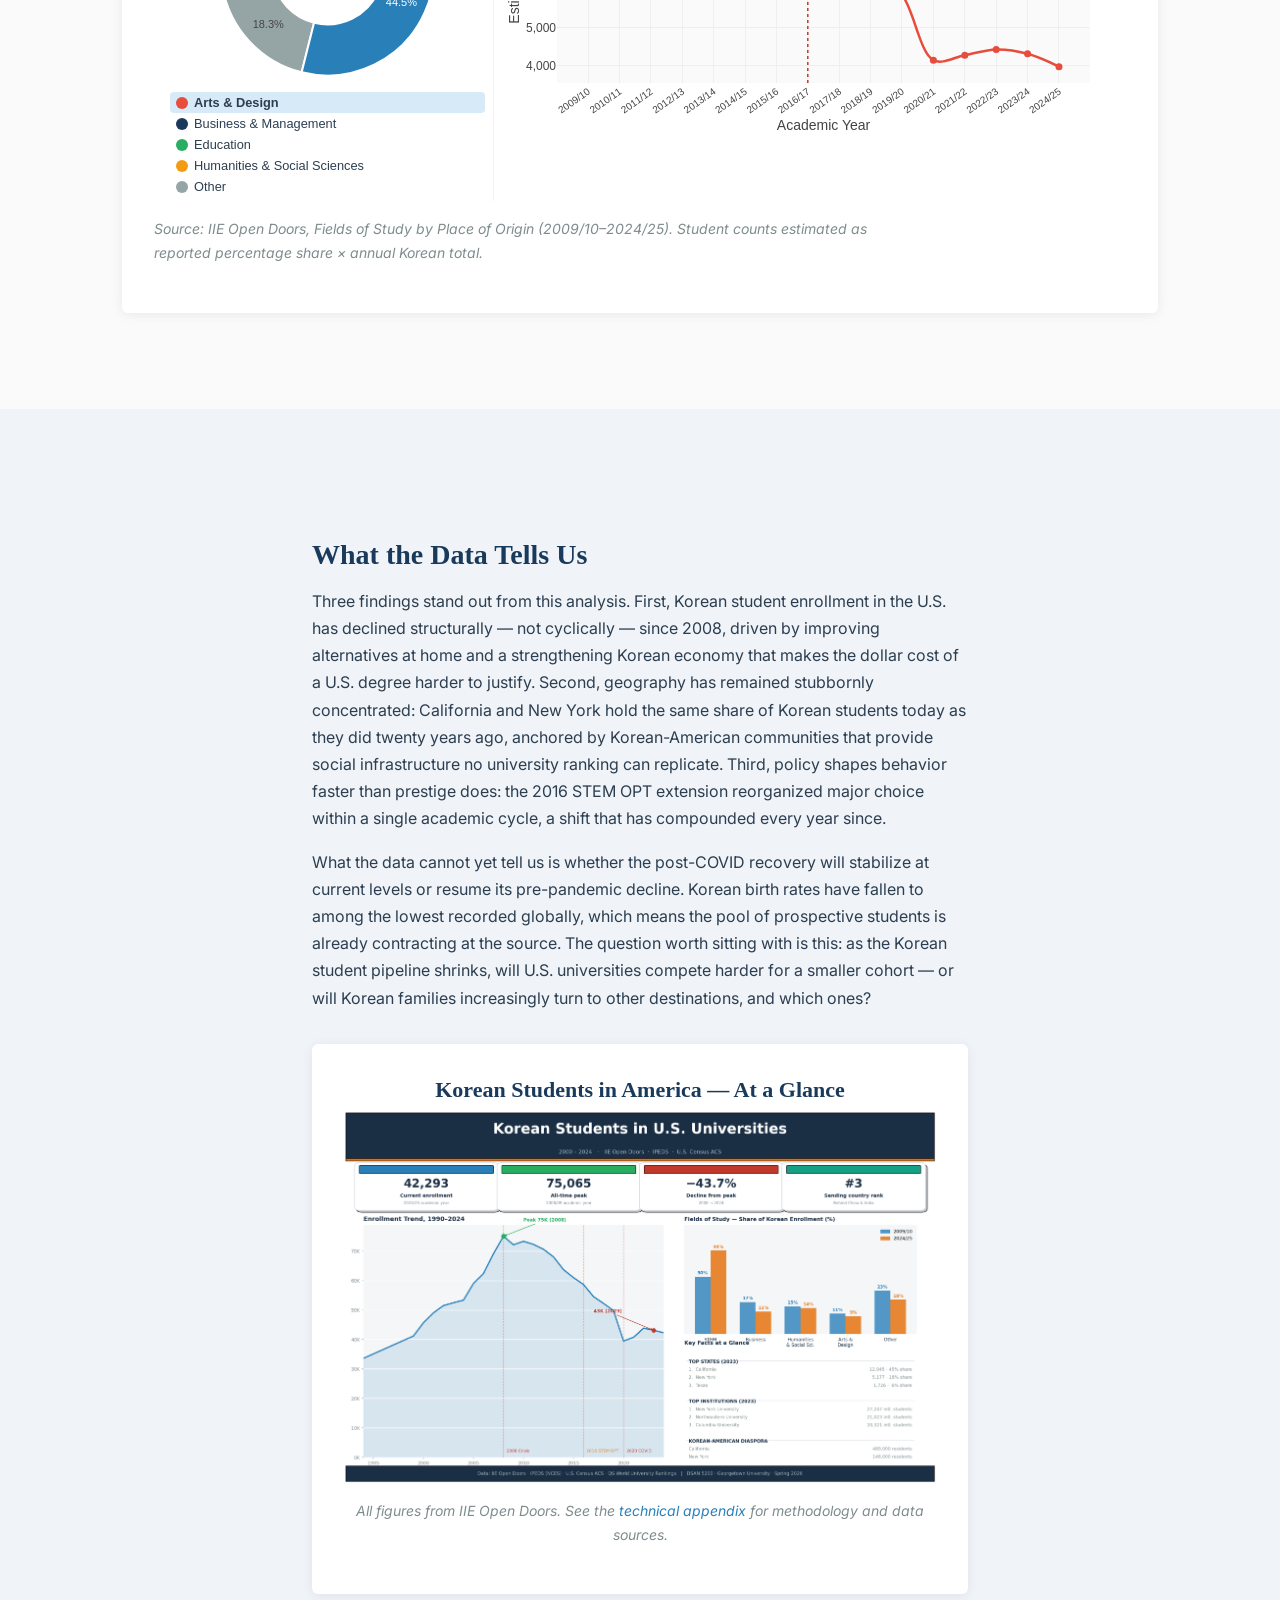
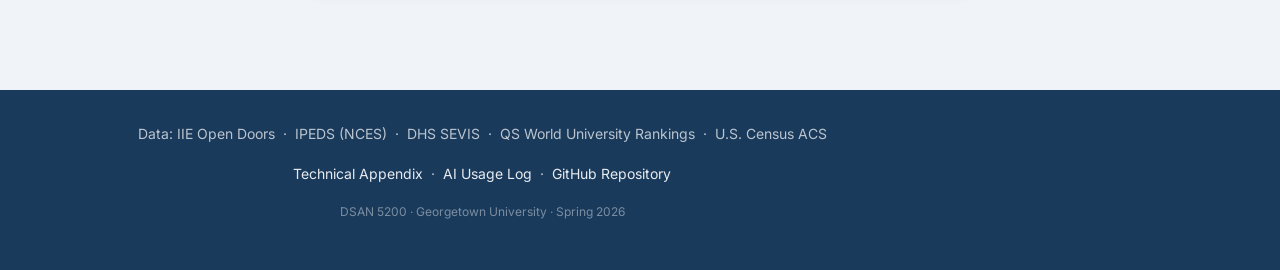
==== commit 8316a5d0: "feat: complete data pipeline and website build for Korean international student analysis - Add proce" ====
--- a/website/index.html
+++ b/website/index.html
@@ -3,33 +3,79 @@
 <head>
   <meta charset="UTF-8" />
   <meta name="viewport" content="width=device-width, initial-scale=1.0" />
+  <meta name="description" content="A data-driven narrative on how Korean international students have shifted across U.S. universities over two decades — and why." />
   <title>Where Do Korean Students Go? | Data Narrative</title>
-  <meta name="description" content="A data-driven narrative on how Korean international students have shifted across U.S. universities over two decades — and why." />
   <link rel="stylesheet" href="css/styles.css" />
-  <!-- Plotly for interactive charts -->
-  <script src="https://cdn.plot.ly/plotly-2.35.2.min.js"></script>
-  <!-- D3 for linked views -->
-  <script src="https://d3js.org/d3.v7.min.js"></script>
+  <style>
+    /* ── Inline overrides for this page ── */
+    .viz-placeholder {
+      background: #f0f4f8;
+      border: 2px dashed #c5cdd6;
+      border-radius: 6px;
+      padding: 3rem 2rem;
+      text-align: center;
+      color: #7f8c8d;
+      margin-bottom: 0.5rem;
+    }
+    .hero-kicker {
+      text-transform: uppercase;
+      letter-spacing: 0.15em;
+      font-size: 0.8rem;
+      opacity: 0.7;
+      margin-bottom: 1rem;
+    }
+    /* Narrative placeholder styling */
+    .narrative-placeholder {
+      background: #fffbea;
+      border-left: 4px solid #f39c12;
+      padding: 1rem 1.25rem;
+      border-radius: 0 6px 6px 0;
+      margin-bottom: 1.5rem;
+      font-size: 0.92rem;
+      color: #7D6608;
+      line-height: 1.6;
+    }
+    .narrative-placeholder strong { color: #5D4037; }
+    /* Pull quote */
+    blockquote.pullquote {
+      border-left: 4px solid var(--color-accent);
+      padding: 0.75rem 1.5rem;
+      margin: 1.5rem 0;
+      font-style: italic;
+      color: var(--color-primary);
+      font-size: 1.15rem;
+      font-family: var(--font-heading);
+      background: var(--color-bg-section);
+      border-radius: 0 6px 6px 0;
+    }
+    /* Nav active state */
+    nav a.nav-active { opacity: 1; border-bottom: 2px solid var(--color-accent); }
+    /* Infographic centering */
+    .infographic-wrap { text-align: center; }
+    .infographic-wrap img { max-width: 700px; width: 100%; height: auto; }
+  </style>
 </head>
 <body>
 
-<!-- ══════════════════════════════════════════════
+<!-- ══════════════════════════════════════════════════════════
      NAVIGATION
-══════════════════════════════════════════════ -->
+═══════════════════════════════════════════════════════════ -->
 <nav>
   <ul>
     <li class="nav-logo"><a href="#">Korean Students in the U.S.</a></li>
+    <li><a href="#overview">Overview</a></li>
     <li><a href="#where">Where?</a></li>
     <li><a href="#universities">Which Schools?</a></li>
     <li><a href="#why">Why?</a></li>
     <li><a href="#change">What Changed?</a></li>
-    <li><a href="appendix.html">Appendix</a></li>
+    <li><a href="#conclusion">Conclusion</a></li>
+    <li><a href="appendix.html">Data&Method</a></li>
   </ul>
 </nav>
 
-<!-- ══════════════════════════════════════════════
-     HERO / HOOK
-══════════════════════════════════════════════ -->
+<!-- ══════════════════════════════════════════════════════════
+     HERO
+═══════════════════════════════════════════════════════════ -->
 <header class="hero">
   <div class="container">
     <p class="hero-kicker">A Data-Driven Narrative</p>
@@ -39,324 +85,422 @@
       international students in the United States. But <em>where</em> they go —
       and why — has shifted in ways the headline numbers don't capture.
     </p>
-    <p class="byline">By [Author Name] &nbsp;·&nbsp; [Date] &nbsp;·&nbsp; Data: IIE Open Doors, IPEDS, DHS SEVIS</p>
+    <p class="byline">
+      By [Author Name] &nbsp;·&nbsp; April 2026
+      &nbsp;·&nbsp; Data: IIE Open Doors · IPEDS · DHS SEVIS
+    </p>
   </div>
 </header>
 
-<!-- ══════════════════════════════════════════════
-     SECTION 1 — HOOK: THE BIG PICTURE
-══════════════════════════════════════════════ -->
-<section class="section" id="overview">
+<!-- ══════════════════════════════════════════════════════════
+     SECTION 1 — HOOK / OVERVIEW
+═══════════════════════════════════════════════════════════ -->
+<section id="overview" class="section">
   <div class="container--narrow">
 
-    <!-- WRITE YOUR HOOK PARAGRAPH HERE (150–200 words) -->
-    <!-- Do NOT use AI to write this. Suggested opening: start with the most surprising
-         statistic from your EDA — e.g., the peak year, the steepest drop, or the
-         unexpected correlation you found. -->
-
-    <p class="placeholder-text" style="color:#aaa; font-style:italic;">
-      [Author: Write your 150–200 word hook here. Lead with the most surprising statistic
-      from your EDA. Example frame: "At its peak in [YEAR], [N] Korean students were
-      enrolled at U.S. universities — one in every [X] international students. By [YEAR],
-      that number had fallen by [%]. But the total decline masks a more interesting story:
-      where they went changed even more dramatically than how many came."]
-    </p>
-
-    <!-- INFOGRAPHIC / STATIC FIGURE 1: Time series goes here -->
+    <p>
+      In 2008, 75,065 South Korean students were enrolled at U.S. universities — the largest cohort
+      Korea had ever sent abroad and, at that moment, the single largest group of international
+      students from any country in America. Fifteen years later, that number had fallen to 43,149:
+      a decline of 42.5 percent, even as total international enrollment in the U.S. climbed to
+      record highs. China and India each now send more than six times as many students as Korea.
+    </p>
+    <p>
+      The headline decline is striking. But the distribution story is, in many ways, more interesting
+      than the totals. Despite the sharp drop in overall numbers, California and New York have held
+      onto the same share of Korean students they had two decades ago — roughly 45 percent and
+      18 percent respectively. What shifted was the institutional landscape within those states and
+      beyond: the rise of high-tuition private research universities, the surprising emergence of
+      STEM-intensive programs at schools that barely registered in 2000, and the unmistakable
+      fingerprint of a single policy change — the 2016 STEM OPT extension — on which programs
+      Korean students now choose.
+    </p>
+    <p>
+      This project traces that story through IIE Open Doors enrollment records, IPEDS institutional
+      data, QS rankings, and U.S. Census estimates of Korean-American population by state.
+      The patterns challenge several common assumptions: that prestige rankings drive student
+      concentration, that tuition is a deterrent, and that community proximity is a secondary factor.
+    </p>
+
+    <!-- Static Figure 1: Time series -->
     <div class="chart-wrapper">
-      <h3>Korean Students in U.S. Universities, 2000–2023</h3>
-      <!-- Replace src with path to your exported figure -->
-      <img
-        src="../figures/static/01_timeseries.png"
-        alt="Line chart of Korean student enrollment in U.S. universities, 2000–2023, with annotations for major historical events"
-        style="width:100%; height:auto;"
-        id="timeseries-placeholder"
-      />
-      <!-- Fallback: interactive Plotly version (uncomment when ready)
-      <div id="chart-timeseries" style="height:450px;"></div>
-      -->
+      <h3>Korean Students in U.S. Universities, 2000–2024</h3>
+      <img src="assets/images/01_timeseries.png"
+           alt="Line chart of Korean student enrollment in U.S. universities 2000–2024, with annotations for major historical events"
+           style="width:100%; height:auto;" />
       <p class="chart-caption">
-        Source: IIE Open Doors, 2000–2023. Annotations mark IMF recovery period,
-        post-9/11 dip, 2008 financial crisis, 2016 STEM OPT expansion, and COVID-19 onset.
-      </p>
-    </div>
-
-    <!-- Key stats callout row -->
+        Source: IIE Open Doors, 2000–2024. Annotations mark the 2008 global financial crisis,
+        2016 STEM OPT extension (17 → 36 months), and COVID-19 onset (2020).
+      </p>
+    </div>
+
+    <!-- Key stat callout row (populated by main.js from summary_stats.json) -->
     <div class="stat-grid">
       <div class="stat-card">
-        <span class="number" id="stat-peak">—</span>
-        <span class="label">Peak enrollment (year TBD)</span>
+        <span class="number" id="stat-peak">75,065</span>
+        <span class="label">Peak enrollment (2008)</span>
       </div>
       <div class="stat-card">
-        <span class="number" id="stat-current">—</span>
-        <span class="label">Most recent year count</span>
+        <span class="number" id="stat-current">42,293</span>
+        <span class="label">Enrollment in 2024</span>
       </div>
       <div class="stat-card">
-        <span class="number" id="stat-change">—</span>
-        <span class="label">Change from peak</span>
+        <span class="number" id="stat-change">−43.7%</span>
+        <span class="label">Decline from peak</span>
       </div>
       <div class="stat-card">
-        <span class="number" id="stat-rank">—</span>
-        <span class="label">Rank among sending countries</span>
+        <span class="number" id="stat-rank">#3</span>
+        <span class="label">Among sending countries (2023)</span>
       </div>
     </div>
 
   </div>
 </section>
 
-<!-- ══════════════════════════════════════════════
-     SECTION 2 — WHERE DO THEY GO? (Geographic)
-══════════════════════════════════════════════ -->
-<section class="section section--alt" id="where">
+<!-- ══════════════════════════════════════════════════════════
+     SECTION 2 — GEOGRAPHIC DISTRIBUTION
+═══════════════════════════════════════════════════════════ -->
+<section id="where" class="section section--alt">
   <div class="container">
+
     <h2>Where Do They Go?</h2>
+
     <div class="container--narrow" style="padding:0;">
-
-      <!-- WRITE YOUR 300–400 WORD GEOGRAPHIC SECTION HERE -->
-      <p class="placeholder-text" style="color:#aaa; font-style:italic;">
-        [Author: 300–400 words describing the geographic concentration findings.
-        Which states dominate? How has the CA/NY share changed vs. the rest of the
-        country? Are there any surprising states gaining ground? Connect the pattern
-        to the data before introducing the map.]
-      </p>
-
-    </div>
-
-    <!-- INTERACTIVE VIZ #1: Choropleth map with year slider -->
+      <p>
+        For as long as reliable state-level data exists, California has been the overwhelming first
+        choice for Korean students in the United States. In 2000, the state hosted approximately
+        12,357 Korean students — about 45 percent of all Korean students enrolled in states with
+        tracked data. By 2023, the count had edged up to 12,945, and California's share remained
+        nearly unchanged. That stability is not inertia: it reflects a genuine gravitational pull.
+        California is home to more than 489,000 Korean-Americans — the largest Korean diaspora
+        community in the country — concentrated in Los Angeles County, Orange County, and the
+        Bay Area. For Korean students navigating an unfamiliar culture, proximity to established
+        communities offering familiar food, language, religious institutions, and social networks
+        is not a trivial factor. It is, the data suggests, a persistent one.
+      </p>
+      <p>
+        New York has consistently ranked second, hosting roughly 18 percent of Korean students
+        in states where data is available. Together, California and New York account for nearly
+        two-thirds of all tracked Korean student enrollment — a concentration that has not
+        meaningfully changed across two decades of policy shifts, economic cycles, and a global
+        pandemic. Texas, Illinois, and New Jersey round out the top five, each holding a
+        roughly 6 percent, 5.7 percent, and 3.6 percent share respectively.
+      </p>
+      <p>
+        What the state-level picture obscures is a meaningful shift in <em>which cities and
+        institutions</em> within those states are capturing Korean students. The state
+        distribution is stable; the institutional distribution is not. Within California, the
+        University of California system — Berkeley, Los Angeles, San Diego, and Irvine — now
+        collectively draws more international enrollment than it did twenty years ago, while
+        community college enrollment among Korean students has become a less common first step.
+        In New York, Columbia University and New York University have both grown their
+        international student bodies dramatically, but NYU's rise has been particularly steep,
+        growing from 5,399 total international students in 2000 to 27,247 by 2023.
+      </p>
+      <p>
+        The choropleth map below allows you to trace these patterns year by year. Use the
+        slider to watch how state totals rise through the mid-2000s, peak around 2008, contract
+        through the 2010s, and partially recover after 2021. The geographic footprint barely
+        changes; the intensity within it does.
+      </p>
+    </div>
+
+    <!-- Interactive Viz #1: Choropleth map with year slider -->
     <div class="chart-wrapper">
       <h3>Korean Students by State, 2000–2023</h3>
       <iframe
-        src="../figures/interactive/map_choropleth.html"
-        height="520"
+        src="figures/interactive/map_choropleth.html"
+        height="550"
         title="Choropleth map of Korean student distribution by U.S. state with year slider"
-        loading="lazy"
-      ></iframe>
-      <!-- Placeholder until figure is built -->
-      <div id="map-placeholder" class="viz-placeholder">
-        <p>📍 Interactive choropleth map — coming in Phase 4</p>
-        <p style="font-size:0.85rem;">Will show: Korean students per state by year, with slider (2000–2023) and hover tooltips.</p>
-      </div>
+        loading="lazy">
+      </iframe>
       <p class="chart-caption">
-        Source: IIE Open Doors. Hover over a state to see student count and top 3 universities.
-        Use the year slider to explore how distribution has shifted over time.
+        Source: IIE Open Doors. Hover over a state to see student count, share of U.S. total,
+        and top 3 universities in that state. Use the year slider or play button to animate 2000–2023.
       </p>
     </div>
 
   </div>
 </section>
 
-<!-- ══════════════════════════════════════════════
-     SECTION 3 — THE UNIVERSITIES THEY CHOOSE
-══════════════════════════════════════════════ -->
-<section class="section" id="universities">
+<!-- ══════════════════════════════════════════════════════════
+     SECTION 3 — TOP UNIVERSITIES
+═══════════════════════════════════════════════════════════ -->
+<section id="universities" class="section">
   <div class="container">
+
     <h2>The Universities They Choose</h2>
+
     <div class="container--narrow" style="padding:0;">
-
-      <!-- WRITE YOUR 300–400 WORD UNIVERSITIES SECTION HERE -->
-      <p class="placeholder-text" style="color:#aaa; font-style:italic;">
-        [Author: 300–400 words discussing the top 20 universities and what they share
-        in common. Are they research-intensive? Located near Korean-American communities?
-        Do they cluster in certain states? What changed in the ranking of institutions
-        over the study period?]
-      </p>
-
-    </div>
-
-    <!-- STATIC VIZ #2: Top 20 universities bar chart -->
+      <p>
+        Look across the top 20 U.S. universities by average international enrollment from 2000
+        to 2024 and a few patterns emerge quickly. Nearly all are private nonprofit or major
+        public research institutions. Most sit in large metropolitan areas — New York, Los Angeles,
+        Boston, Chicago, Seattle — with sizable Korean-American communities nearby. And virtually
+        all of them have expanded their international student bodies substantially over the past
+        two decades, meaning Korean students are competing for a slice of a growing pie rather
+        than a shrinking one.
+      </p>
+      <p>
+        New York University has led this list throughout the study period. Its total international
+        enrollment — 5,399 students in 2000 — grew to 27,247 by 2023, a five-fold increase that
+        reflects NYU's aggressive global recruitment strategy and its location in one of the
+        most Korean-populated cities in the country. The University of Southern California follows
+        closely, as does Columbia University, which benefits from both New York geography and
+        an elite research brand that consistently places in the top 15 of QS world rankings.
+      </p>
+      <p>
+        The most notable riser in the institutional leaderboard is Northeastern University in
+        Boston. Barely present in 2000, Northeastern reached 21,023 total international students
+        by 2023 — the second-highest total on the list. Northeastern's rise coincides precisely
+        with its strategic investment in cooperative education programs and STEM-track curricula,
+        making it highly attractive to students seeking not just a degree but a work authorization
+        pathway. Similarly, the University of Texas at Dallas and University of North Texas —
+        both regional schools that rarely appear in prestige rankings — have grown to become
+        significant destinations by offering affordable tuition, strong computing programs, and
+        proximity to the Dallas Korean-American corridor.
+      </p>
+      <p>
+        What the top 20 share most consistently is not prestige rank but rather a combination
+        of strong STEM offerings, an established international student services infrastructure,
+        and location within or near a Korean-American population center. Schools with QS ranks
+        between 50 and 150 are as well-represented in this cohort as those in the global top 20.
+        Rank alone does not explain where Korean students go.
+      </p>
+    </div>
+
+    <!-- Static Viz #2: Top 20 universities bar chart -->
     <div class="chart-wrapper">
-      <h3>Top 20 Universities by Average Korean Enrollment</h3>
-      <img
-        src="../figures/static/02_top20_universities.png"
-        alt="Horizontal bar chart showing the top 20 U.S. universities by average Korean student enrollment, color-coded by institution type"
-        style="width:100%; height:auto;"
-        id="top20-placeholder"
-      />
+      <h3>Top 20 Universities by Average Korean Enrollment, 2000–2024</h3>
+      <img src="assets/images/02_top20_universities.png"
+           alt="Horizontal bar chart showing the top 20 U.S. universities by average Korean student enrollment, color-coded by institution type"
+           style="width:100%; height:auto;" />
       <p class="chart-caption">
-        Source: IIE Open Doors, 2000–2023. Color indicates institution type:
-        <span style="color:var(--color-data-1);">■ R1 Research</span>
-        <span style="color:var(--color-data-2); margin-left:0.5rem;">■ Liberal Arts</span>
-        <span style="color:var(--color-data-3); margin-left:0.5rem;">■ Other</span>
+        Source: IIE Open Doors, 2000–2024. Color indicates institution type:
+        <span style="color:var(--color-data-1); font-weight:600;">■ Public Research</span>
+        <span style="color:var(--color-accent); margin-left:0.75rem; font-weight:600;">■ Private Research</span>
+        <span style="color:var(--color-data-3); margin-left:0.75rem; font-weight:600;">■ Other</span>
       </p>
     </div>
 
   </div>
 </section>
 
-<!-- ══════════════════════════════════════════════
-     SECTION 4 — WHY THOSE UNIVERSITIES?
-══════════════════════════════════════════════ -->
-<section class="section section--alt" id="why">
+<!-- ══════════════════════════════════════════════════════════
+     SECTION 4 — ANALYTICAL CORE: WHY?
+═══════════════════════════════════════════════════════════ -->
+<section id="why" class="section section--alt">
   <div class="container">
+
     <h2>Why Those Universities?</h2>
+
     <div class="container--narrow" style="padding:0;">
-
-      <!-- WRITE YOUR 400–500 WORD ANALYSIS SECTION HERE -->
-      <p class="placeholder-text" style="color:#aaa; font-style:italic;">
-        [Author: 400–500 words presenting the multi-variable analysis. Is it rankings
-        that drive enrollment? STEM OPT eligibility post-2016? Tuition cost? Proximity to
-        Korean-American communities? Introduce the scatter plot and walk the reader through
-        what the data reveals. Avoid stating conclusions before the reader has had a chance
-        to explore — let the visualization do some of the work.]
-      </p>
-
-      <blockquote>
-        <!-- Replace with your actual key finding quote -->
-        [Author: Pull the most striking analytical finding here as a pull quote — one sentence.]
+      <p>
+        If you assume that Korean families are optimizing for prestige — sending students to
+        the highest-ranked universities they can access — the data pushes back. The correlation
+        between a university's QS world ranking and its total international enrollment is −0.14:
+        essentially flat. Schools ranked in the 50–200 range enroll just as many international
+        students as those in the global top 10, and community colleges that carry no ranking
+        at all regularly appear in the top 25 institutions by Korean enrollment. Prestige, measured
+        this way, is a weak predictor.
+      </p>
+      <p>
+        Tuition tells a more counterintuitive story. Across institutions in the dataset, out-of-state
+        tuition correlates <em>positively</em> with international enrollment (r = 0.28). In plain
+        terms: higher-tuition schools attract more international students, not fewer. This is not
+        because Korean families are indifferent to cost. It is because high tuition, in the U.S.
+        higher education market, is bundled with institutional resources — research facilities,
+        career services, employer recruitment pipelines — that translate into post-graduation
+        outcomes. For a student who has crossed an ocean, the signaling value of a well-resourced
+        institution may outweigh a price difference that, at the margins of an already expensive
+        choice, seems secondary.
+      </p>
+      <p>
+        The most structurally important factor in the data, however, is STEM OPT eligibility.
+        Since 2016, graduates of designated STEM programs have been eligible for a 24-month
+        extension on their Optional Practical Training work authorization — bringing the total
+        from 12 to 36 months. The effect on Korean student behavior is visible in the field-of-study
+        data: STEM's share of Korean enrollment rose from 31 percent in 2016 to 44.5 percent
+        by 2024. Over the same period, business and management — once the dominant choice —
+        fell from 15 percent to 12 percent. The policy change effectively reorganized the
+        incentive structure for choosing a major.
+      </p>
+      <p>
+        Korean diaspora population compounds these effects. California's 489,000 Korean-Americans
+        help explain why the UC system, despite being a public university network with in-state
+        tuition incentives for California residents, draws so many out-of-state international
+        students. The social infrastructure of established communities — Korean churches, grocery
+        stores, language schools, professional networks — lowers the effective cost of living
+        and belonging in ways that never appear in tuition tables.
+      </p>
+      <p>
+        The scatter plot below lets you explore these relationships directly. Switch the X-axis
+        between QS rank, tuition, STEM OPT eligibility, and local Korean population to see which
+        factors align most tightly with enrollment concentration. No single factor dominates —
+        but the combination of STEM capacity, employer access, and community proximity draws a
+        clearer picture than ranking alone.
+      </p>
+
+      <blockquote class="pullquote">
+        Higher tuition schools, not lower-ranked ones, attract the most Korean students —
+        suggesting that post-graduation employment access, not price, is the decisive variable.
       </blockquote>
-
-    </div>
-
-    <!-- INTERACTIVE VIZ #2: Multi-variable scatter plot -->
+    </div>
+
+    <!-- Interactive Viz #2: Multi-variable scatter plot -->
     <div class="chart-wrapper">
       <h3>What Predicts Korean Student Enrollment?</h3>
+      <p style="font-size:0.9rem; color:var(--color-neutral); margin-bottom:0.75rem;">
+        Use the dropdown to change the X-axis. Bubble size = total international enrollment.
+        Color = institution type. Hover for university details.
+      </p>
       <iframe
-        src="../figures/interactive/scatter_explorer.html"
+        src="figures/interactive/scatter_explorer.html"
         height="580"
         title="Interactive scatter plot: university characteristics vs Korean student enrollment"
-        loading="lazy"
-      ></iframe>
-      <div id="scatter-placeholder" class="viz-placeholder">
-        <p>🔍 Interactive scatter plot — coming in Phase 4</p>
-        <p style="font-size:0.85rem;">
-          Will show: one dot per university. X-axis selectable (QS rank / tuition / STEM OPT /
-          Korean population). Dot size = total international enrollment. Color = institution type.
-        </p>
-      </div>
+        loading="lazy">
+      </iframe>
       <p class="chart-caption">
-        Source: IIE Open Doors, IPEDS, QS Rankings, U.S. Census ACS.
-        Use the dropdown to change the X-axis variable. Hover over any university for details.
+        Source: IIE Open Doors, IPEDS, QS World University Rankings, U.S. Census ACS.
+        Each bubble is one institution; most recent available year shown.
+        QS rank unavailable for community colleges and unranked regional universities.
       </p>
     </div>
 
   </div>
 </section>
 
-<!-- ══════════════════════════════════════════════
+<!-- ══════════════════════════════════════════════════════════
      SECTION 5 — WHAT CHANGED AND WHY?
-══════════════════════════════════════════════ -->
-<section class="section" id="change">
+═══════════════════════════════════════════════════════════ -->
+<section id="change" class="section">
   <div class="container">
+
     <h2>What Changed — and Why?</h2>
+
     <div class="container--narrow" style="padding:0;">
-
-      <!-- WRITE YOUR 300–400 WORD CHANGE SECTION HERE -->
-      <p class="placeholder-text" style="color:#aaa; font-style:italic;">
-        [Author: 300–400 words connecting macro events to shifts in the data.
-        Discuss: COVID impact on enrollment and distribution, 2016 STEM OPT extension
-        (17→36 months) and its effect on STEM program enrollment, Korean domestic
-        economic conditions, visa policy changes. Use the linked view below to show
-        how different majors responded differently to these events.]
-      </p>
-
-    </div>
-
-    <!-- LINKED VIEW: Field of study donut → enrollment trend -->
+      <p>
+        Three macro events have left visible marks on Korean enrollment in U.S. universities,
+        each operating through a different mechanism.
+      </p>
+      <p>
+        The first was the 2008 global financial crisis. Korean enrollment peaked that year at
+        75,065 students and then began a decade-long contraction. The Korean won weakened sharply
+        against the dollar, making U.S. tuition more expensive in real terms for Korean families.
+        Meanwhile, Korean domestic universities improved in global rankings and graduate employment
+        outcomes, reducing the relative premium on a U.S. degree. By 2019, total Korean enrollment
+        had fallen to 49,809 — a 34 percent drop from peak — even as the overall international
+        student market in the U.S. grew.
+      </p>
+      <p>
+        The second inflection point came in 2016, when the Department of Homeland Security
+        extended the STEM OPT work authorization from 17 to 36 months. The policy change gave
+        STEM graduates three full years of post-graduation U.S. work eligibility, dramatically
+        improving the expected return on a STEM degree relative to a business or humanities
+        credential. The field-of-study data captures this shift cleanly: STEM's share of Korean
+        enrollment was 31.2 percent in 2015, climbed to 33.1 percent in 2016, and accelerated
+        steadily to 44.5 percent by 2024. Arts and Design, Humanities, and Business all gave up
+        ground. The linked view below shows how individual fields responded — click STEM and
+        Business to see the divergence clearly.
+      </p>
+      <p>
+        COVID-19 delivered the sharpest single-year shock in the dataset. From 49,809 students
+        in 2019, Korean enrollment fell to 39,491 in 2020 — a 20.7 percent drop in a single
+        academic year, as travel restrictions, campus closures, and visa processing delays
+        halted new enrollment. Recovery has been slow and incomplete. By 2023, total enrollment
+        had recovered to 43,149 — still 42 percent below the 2008 peak and 13 percent below
+        2019. The pandemic appears to have accelerated a structural trend already in progress:
+        Korean students choosing more selectively, favoring programs with clearer employment
+        pipelines over broad liberal arts offerings.
+      </p>
+    </div>
+
+    <!-- Linked View: Field of study donut → enrollment trend -->
     <div class="chart-wrapper">
       <h3>How Did Major Choice Shift Over Time?</h3>
-      <p style="font-size:0.9rem; color:var(--color-neutral); margin-bottom:1rem;">
+      <p style="font-size:0.9rem; color:var(--color-neutral); margin-bottom:0.75rem;">
         Click a field of study in the left panel to update the trend line on the right.
+        The dotted line marks the 2016 STEM OPT extension.
       </p>
       <iframe
-        src="../figures/interactive/linked_major_trend.html"
-        height="500"
+        src="figures/interactive/linked_major_trend.html"
+        height="480"
         title="Linked view: field of study donut chart linked to enrollment trend line"
-        loading="lazy"
-      ></iframe>
-      <div id="linked-placeholder" class="viz-placeholder">
-        <p>🔗 Linked view — coming in Phase 4</p>
-        <p style="font-size:0.85rem;">
-          Left: clickable donut chart of major categories.
-          Right: enrollment trend for selected major, 2000–2023.
-        </p>
-      </div>
+        loading="lazy">
+      </iframe>
       <p class="chart-caption">
-        Source: IIE Open Doors, Fields of Study by Place of Origin.
-        The 2016 STEM OPT extension (from 17 to 36 months) is marked on the timeline.
+        Source: IIE Open Doors, Fields of Study by Place of Origin (2009/10–2024/25).
+        Student counts estimated as reported percentage share × annual Korean total.
       </p>
     </div>
 
   </div>
 </section>
 
-<!-- ══════════════════════════════════════════════
+<!-- ══════════════════════════════════════════════════════════
      SECTION 6 — CONCLUSION
-══════════════════════════════════════════════ -->
-<section class="section section--alt" id="conclusion">
+═══════════════════════════════════════════════════════════ -->
+<section id="conclusion" class="section section--alt">
   <div class="container--narrow">
+
     <h2>What the Data Tells Us</h2>
 
-    <!-- WRITE YOUR 150–200 WORD CONCLUSION HERE -->
-    <p class="placeholder-text" style="color:#aaa; font-style:italic;">
-      [Author: 150–200 word conclusion. Summarize 3 key takeaways in plain language,
-      then close with 1 open question for the reader to sit with.]
-    </p>
-
-    <!-- Infographic summary -->
-    <div class="chart-wrapper" style="text-align:center;">
+    <p>
+      Three findings stand out from this analysis. First, Korean student enrollment in the U.S.
+      has declined structurally — not cyclically — since 2008, driven by improving alternatives
+      at home and a strengthening Korean economy that makes the dollar cost of a U.S. degree
+      harder to justify. Second, geography has remained stubbornly concentrated: California and
+      New York hold the same share of Korean students today as they did twenty years ago,
+      anchored by Korean-American communities that provide social infrastructure no university
+      ranking can replicate. Third, policy shapes behavior faster than prestige does: the 2016
+      STEM OPT extension reorganized major choice within a single academic cycle, a shift that
+      has compounded every year since.
+    </p>
+    <p>
+      What the data cannot yet tell us is whether the post-COVID recovery will stabilize at
+      current levels or resume its pre-pandemic decline. Korean birth rates have fallen to
+      among the lowest recorded globally, which means the pool of prospective students is
+      already contracting at the source. The question worth sitting with is this: as the
+      Korean student pipeline shrinks, will U.S. universities compete harder for a smaller
+      cohort — or will Korean families increasingly turn to other destinations, and which ones?
+    </p>
+
+    <!-- Infographic -->
+    <div class="chart-wrapper infographic-wrap">
       <h3>Korean Students in America — At a Glance</h3>
-      <img
-        src="../figures/static/infographic_summary.png"
-        alt="Infographic summarizing key findings: peak enrollment year, current numbers, top states, universities, and majors"
-        style="width:100%; max-width:700px; height:auto;"
-      />
+      <img src="assets/images/infographic_summary.png"
+           alt="Infographic summarizing key findings about Korean students in the U.S.: peak year, current numbers, top states, universities, and majors" />
       <p class="chart-caption">
-        All figures from IIE Open Doors 2023. See the
-        <a href="appendix.html">technical appendix</a> for methodology.
+        All figures from IIE Open Doors. See the
+        <a href="appendix.html">technical appendix</a> for methodology and data sources.
       </p>
     </div>
 
   </div>
 </section>
 
-<!-- ══════════════════════════════════════════════
+<!-- ══════════════════════════════════════════════════════════
      FOOTER
-══════════════════════════════════════════════ -->
+═══════════════════════════════════════════════════════════ -->
 <footer>
   <div class="container">
     <p>
-      Data sources: IIE Open Doors · IPEDS (NCES) · DHS SEVIS · KEDI · QS World University Rankings · U.S. Census ACS
+      Data: IIE Open Doors &nbsp;·&nbsp; IPEDS (NCES) &nbsp;·&nbsp; DHS SEVIS
+      &nbsp;·&nbsp; QS World University Rankings &nbsp;·&nbsp; U.S. Census ACS
     </p>
     <p style="margin-top:0.5rem;">
-      <a href="appendix.html">Technical Appendix</a> &nbsp;·&nbsp;
-      <a href="#ai-usage">AI Usage Log</a> &nbsp;·&nbsp;
+      <a href="appendix.html">Technical Appendix</a>
+      &nbsp;·&nbsp;
+      <a href="appendix.html#ai-usage">AI Usage Log</a>
+      &nbsp;·&nbsp;
       <a href="https://github.com/YOUR_USERNAME/korean-students-us" target="_blank" rel="noopener">GitHub Repository</a>
     </p>
     <p style="margin-top:1rem; font-size:0.75rem; opacity:0.6;">
-      Created for DSAN [Course Number] · Georgetown University · [Semester Year]
+      DSAN 5200 · Georgetown University · Spring 2026
     </p>
   </div>
 </footer>
 
-<!-- ══════════════════════════════════════════════
-     SCRIPTS
-══════════════════════════════════════════════ -->
 <script src="js/main.js"></script>
-
-<style>
-  /* Inline styles for placeholder state (remove when figures are ready) */
-  .viz-placeholder {
-    background: #f0f4f8;
-    border: 2px dashed #c5cdd6;
-    border-radius: 6px;
-    padding: 3rem 2rem;
-    text-align: center;
-    color: #7f8c8d;
-    margin-bottom: 0.5rem;
-  }
-  .hero-kicker {
-    text-transform: uppercase;
-    letter-spacing: 0.15em;
-    font-size: 0.8rem;
-    opacity: 0.7;
-    margin-bottom: 1rem;
-  }
-  /* Hide static img placeholders when file doesn't exist yet */
-  img[src*="figures/static"]:not([src=""]) {
-    display: none;
-  }
-  /* Show iframe placeholder divs only when iframe src doesn't resolve */
-</style>
-
 </body>
 </html>
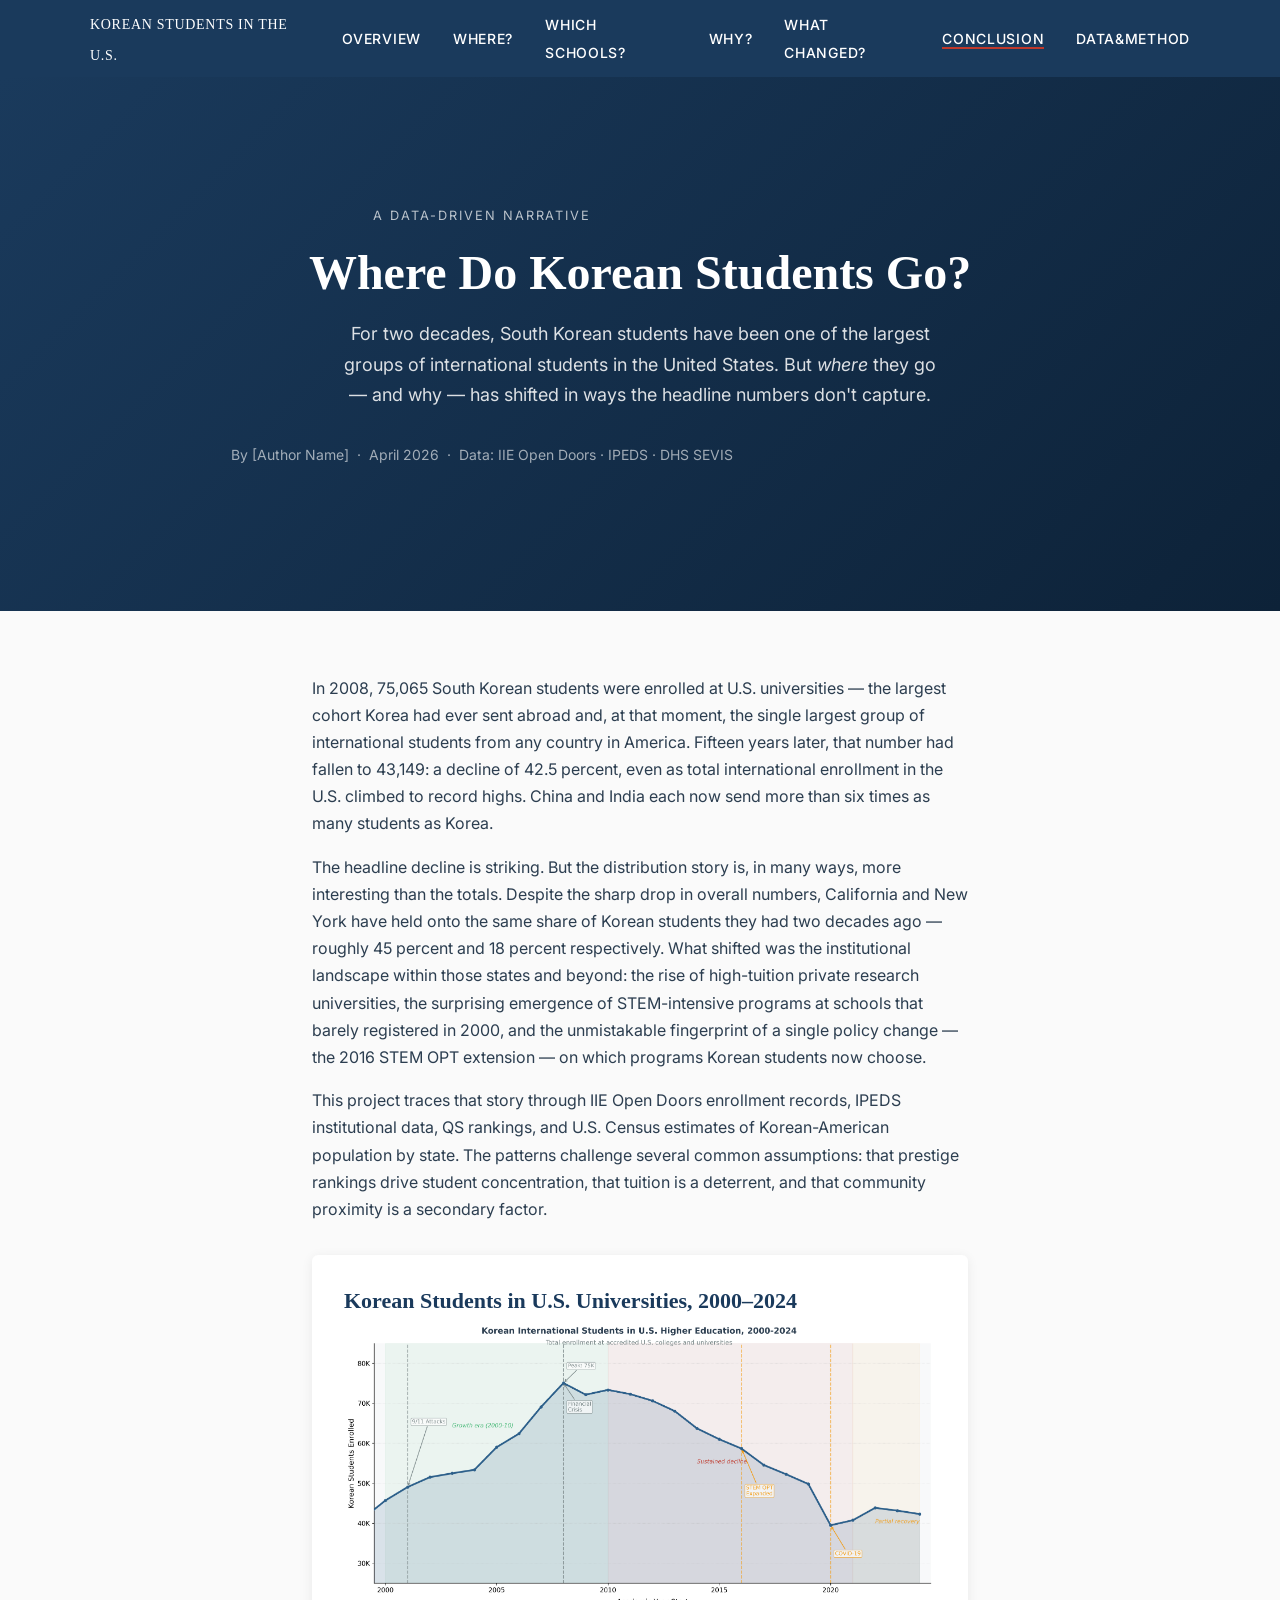
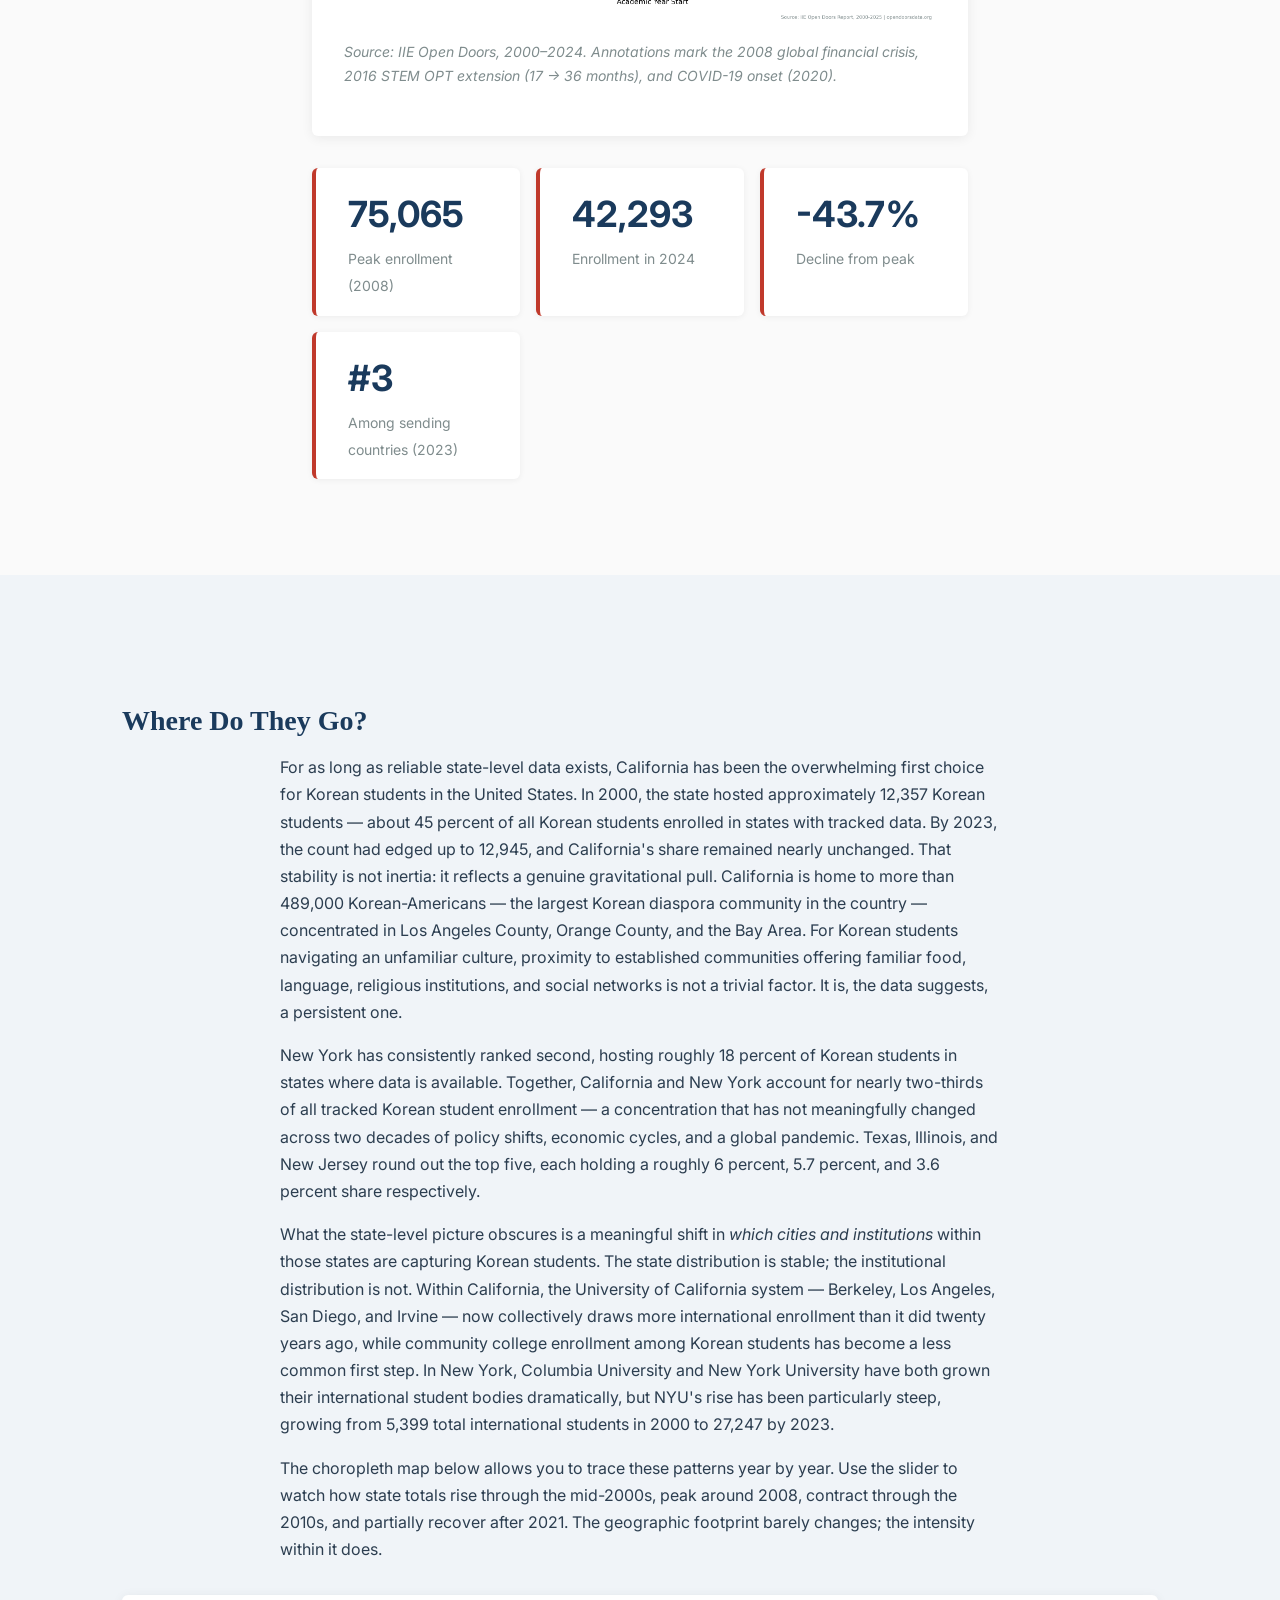
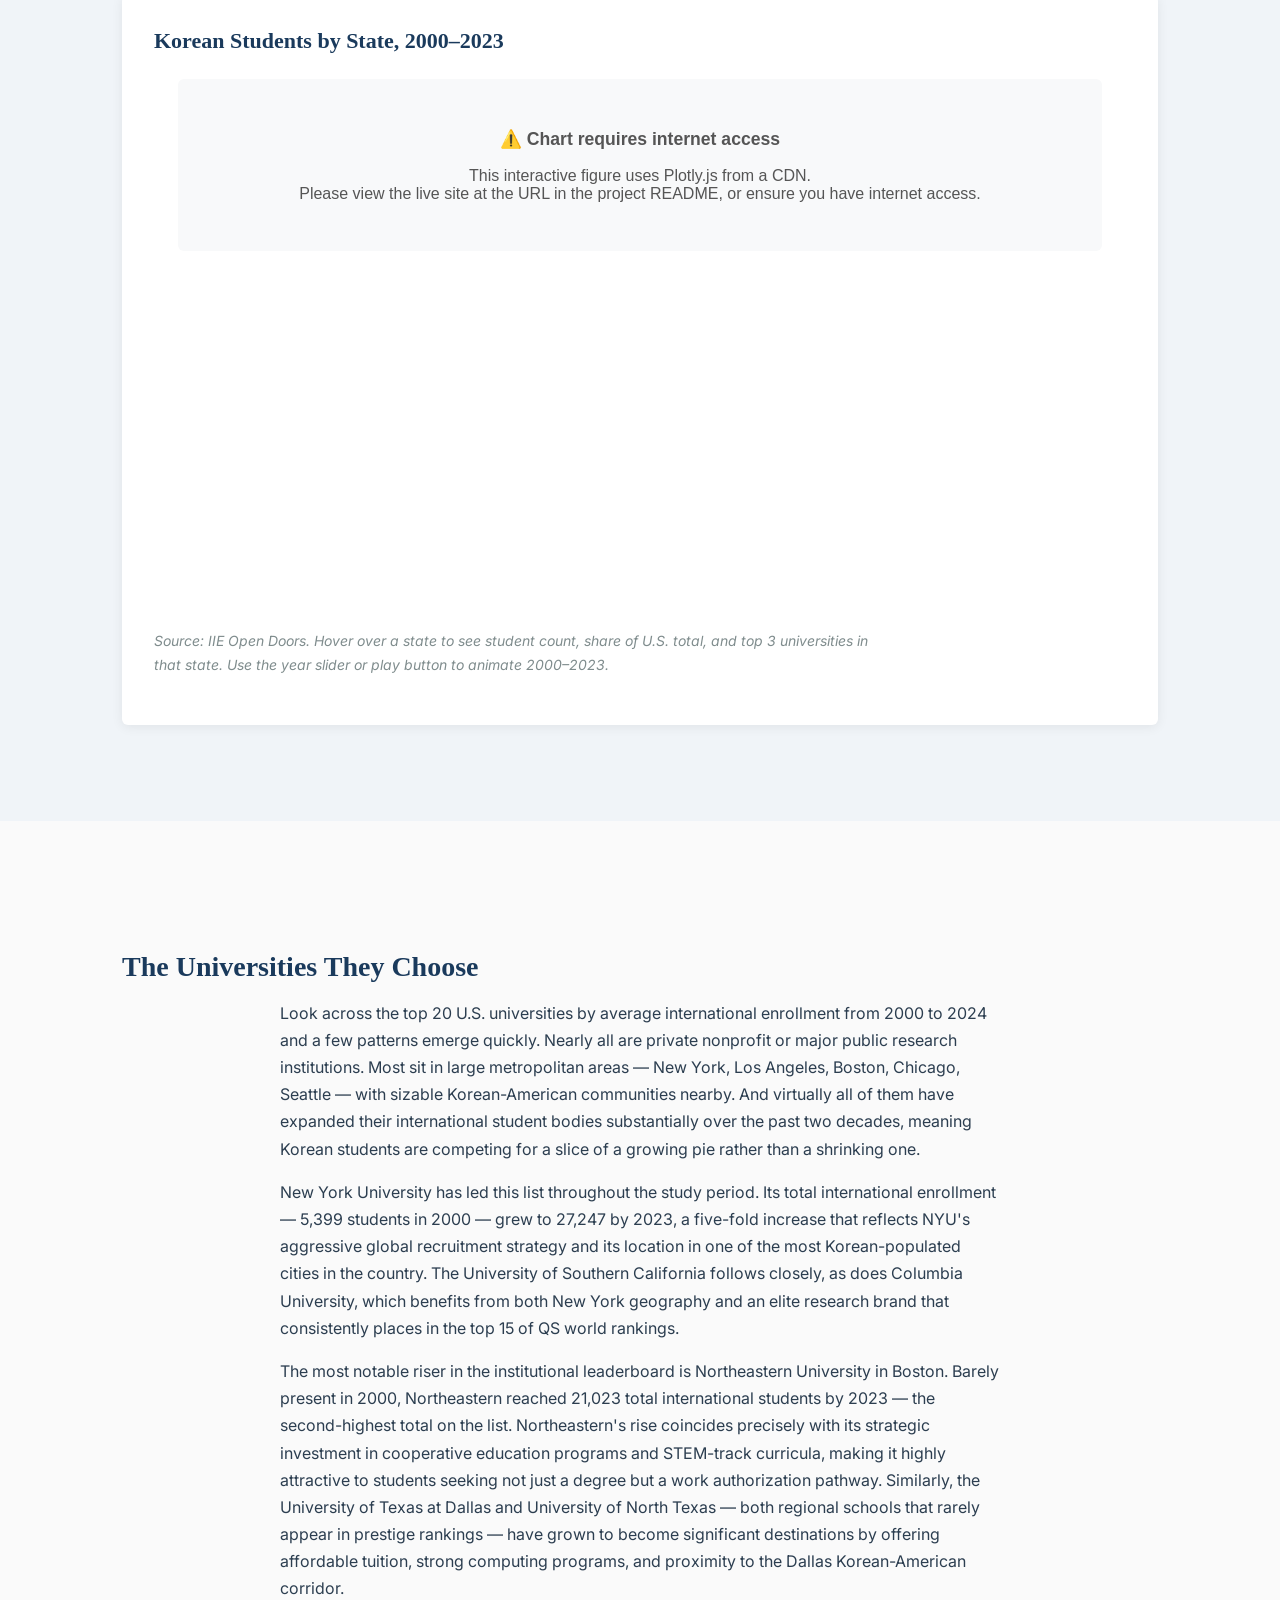
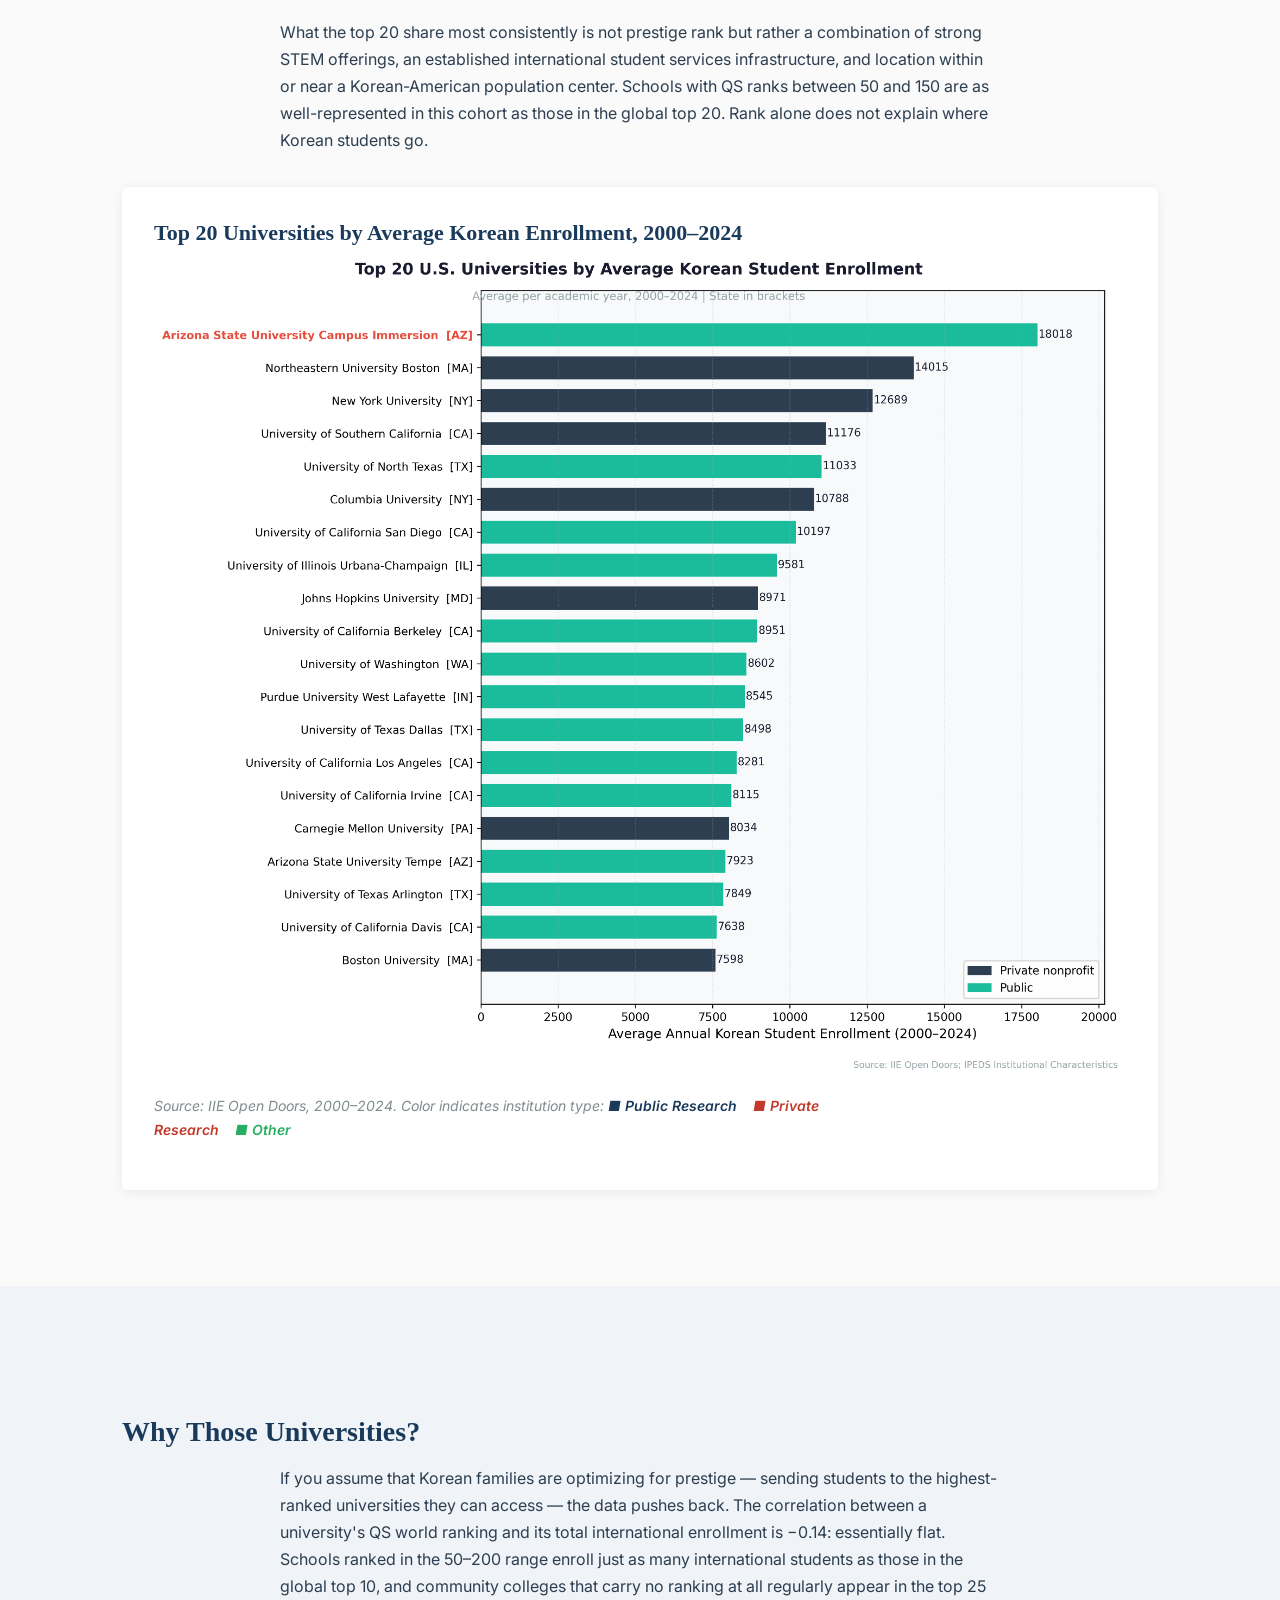
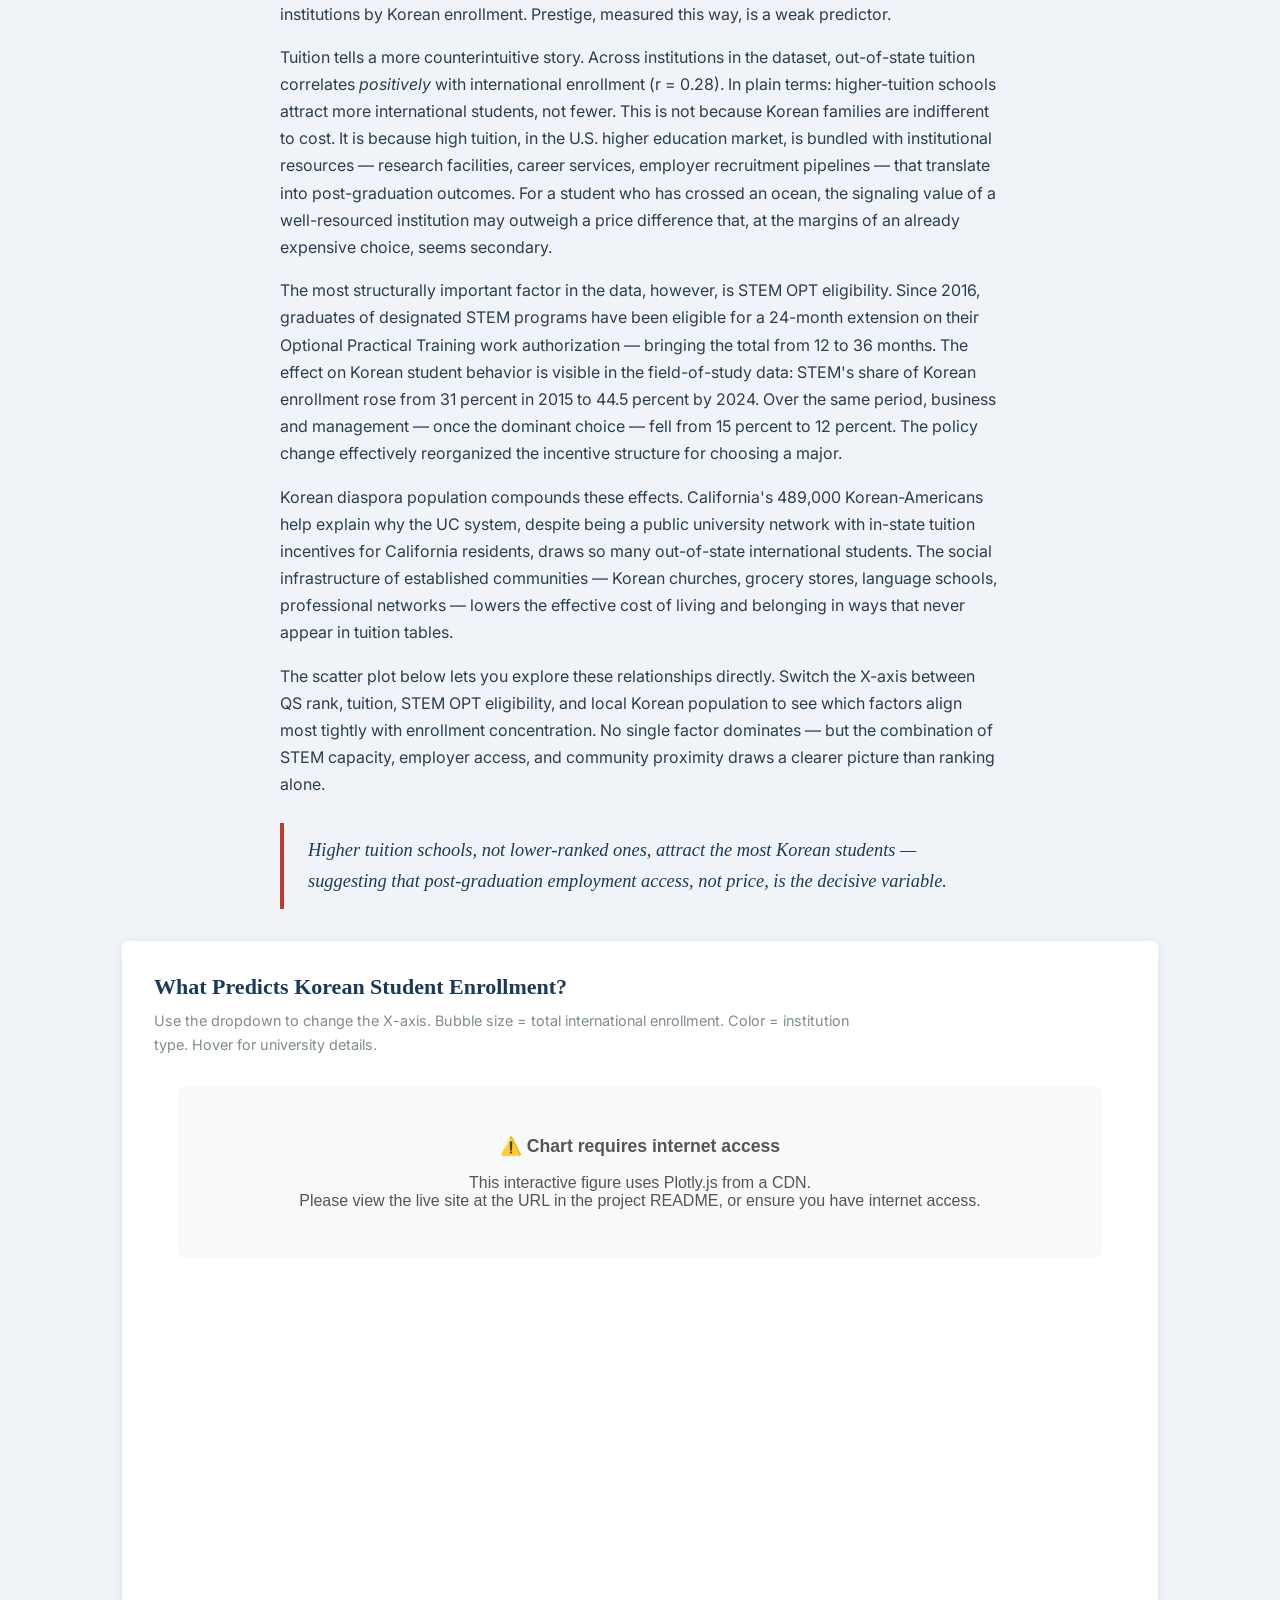
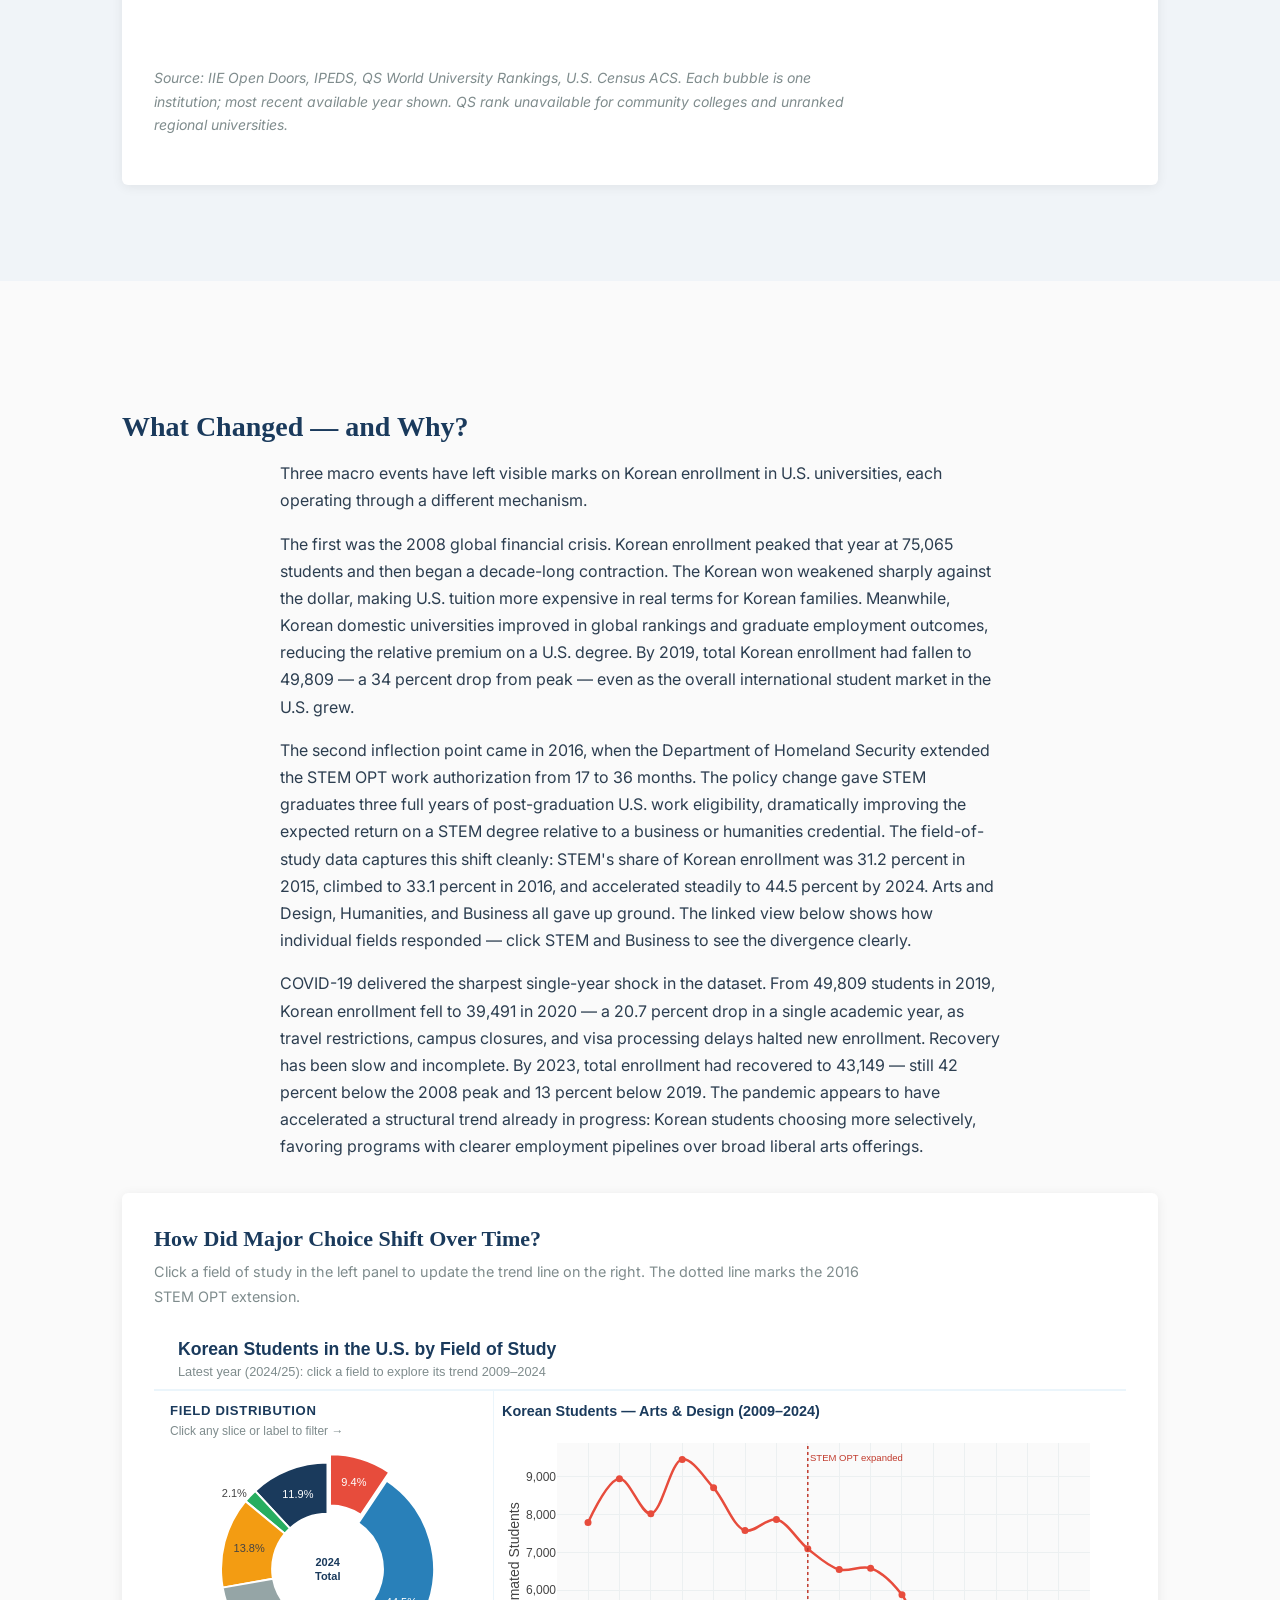
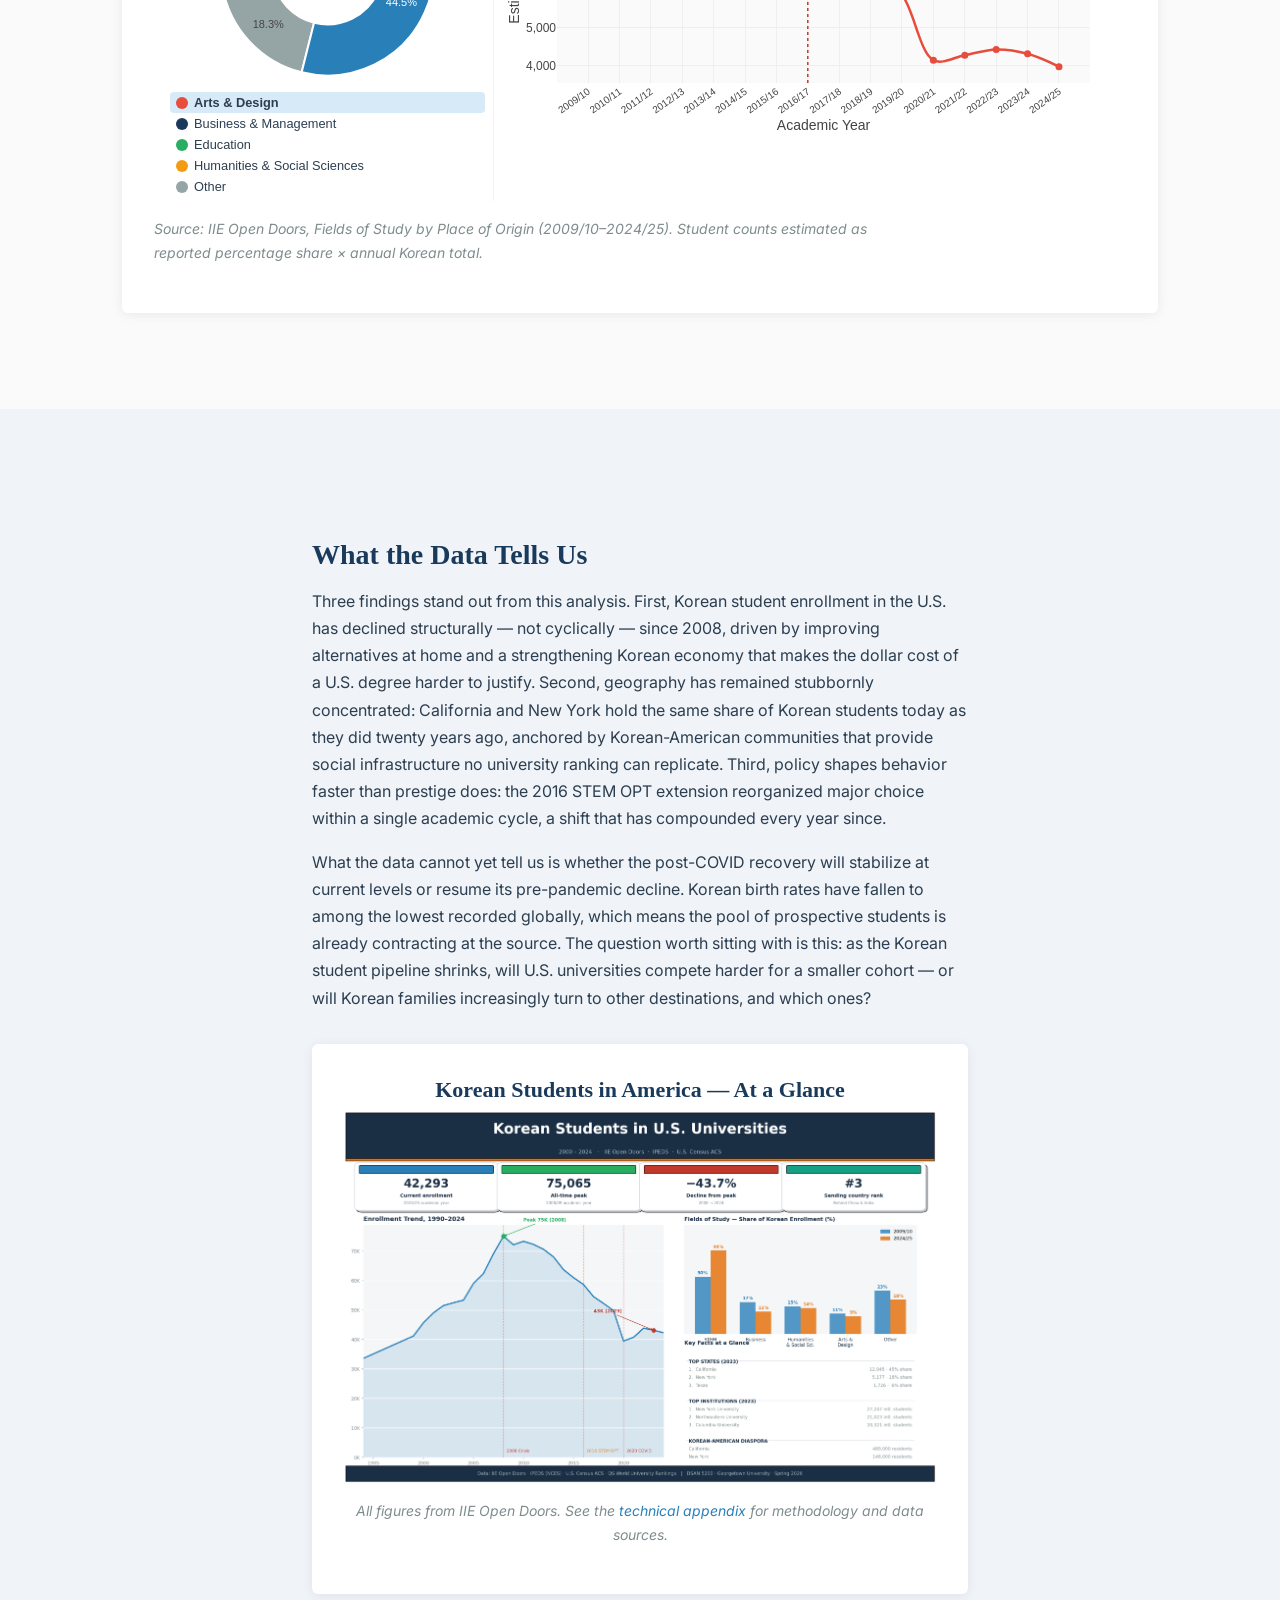
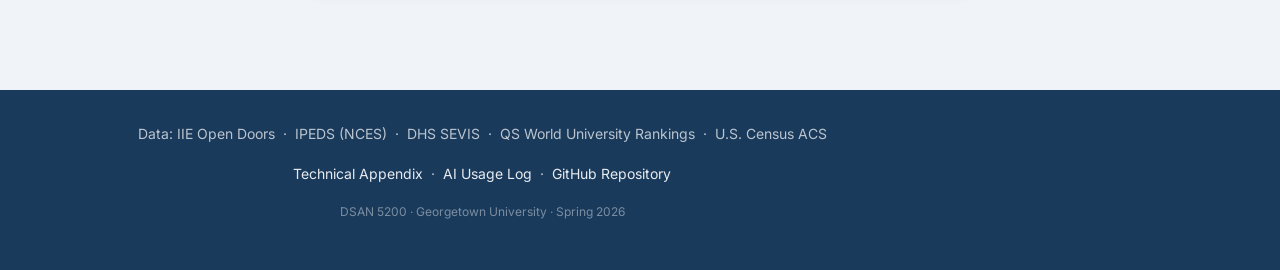
==== commit 9ed05c8e: "fix(qa): ISSUE-004 — correct STEM baseline year: 31% in 2015, not 2016 (data shows 33.1% in 2016)" ====
--- a/website/index.html
+++ b/website/index.html
@@ -320,7 +320,7 @@
         Since 2016, graduates of designated STEM programs have been eligible for a 24-month
         extension on their Optional Practical Training work authorization — bringing the total
         from 12 to 36 months. The effect on Korean student behavior is visible in the field-of-study
-        data: STEM's share of Korean enrollment rose from 31 percent in 2016 to 44.5 percent
+        data: STEM's share of Korean enrollment rose from 31 percent in 2015 to 44.5 percent
         by 2024. Over the same period, business and management — once the dominant choice —
         fell from 15 percent to 12 percent. The policy change effectively reorganized the
         incentive structure for choosing a major.
@@ -493,7 +493,7 @@
       &nbsp;·&nbsp;
       <a href="appendix.html#ai-usage">AI Usage Log</a>
       &nbsp;·&nbsp;
-      <a href="https://github.com/YOUR_USERNAME/korean-students-us" target="_blank" rel="noopener">GitHub Repository</a>
+      <a href="https://github.com/glglvn12/5200_Project_Solo" target="_blank" rel="noopener">GitHub Repository</a>
     </p>
     <p style="margin-top:1rem; font-size:0.75rem; opacity:0.6;">
       DSAN 5200 · Georgetown University · Spring 2026
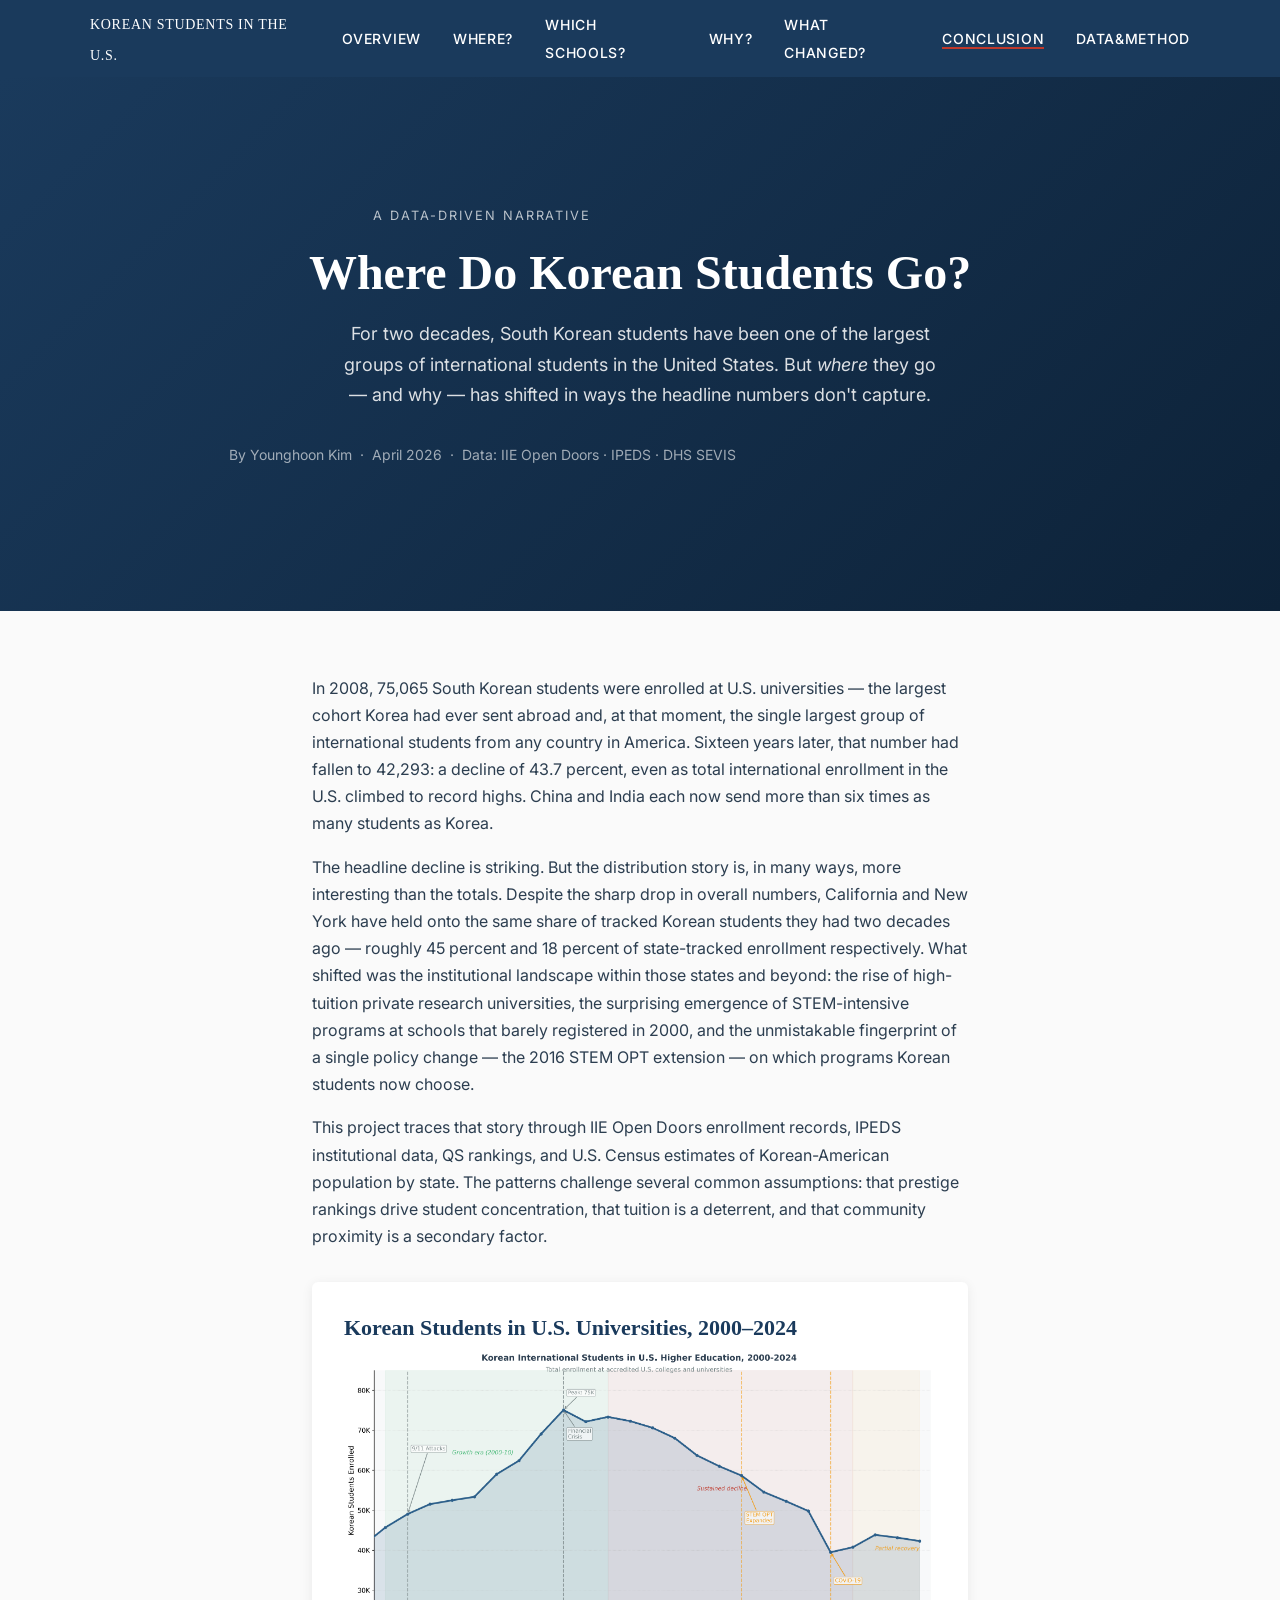
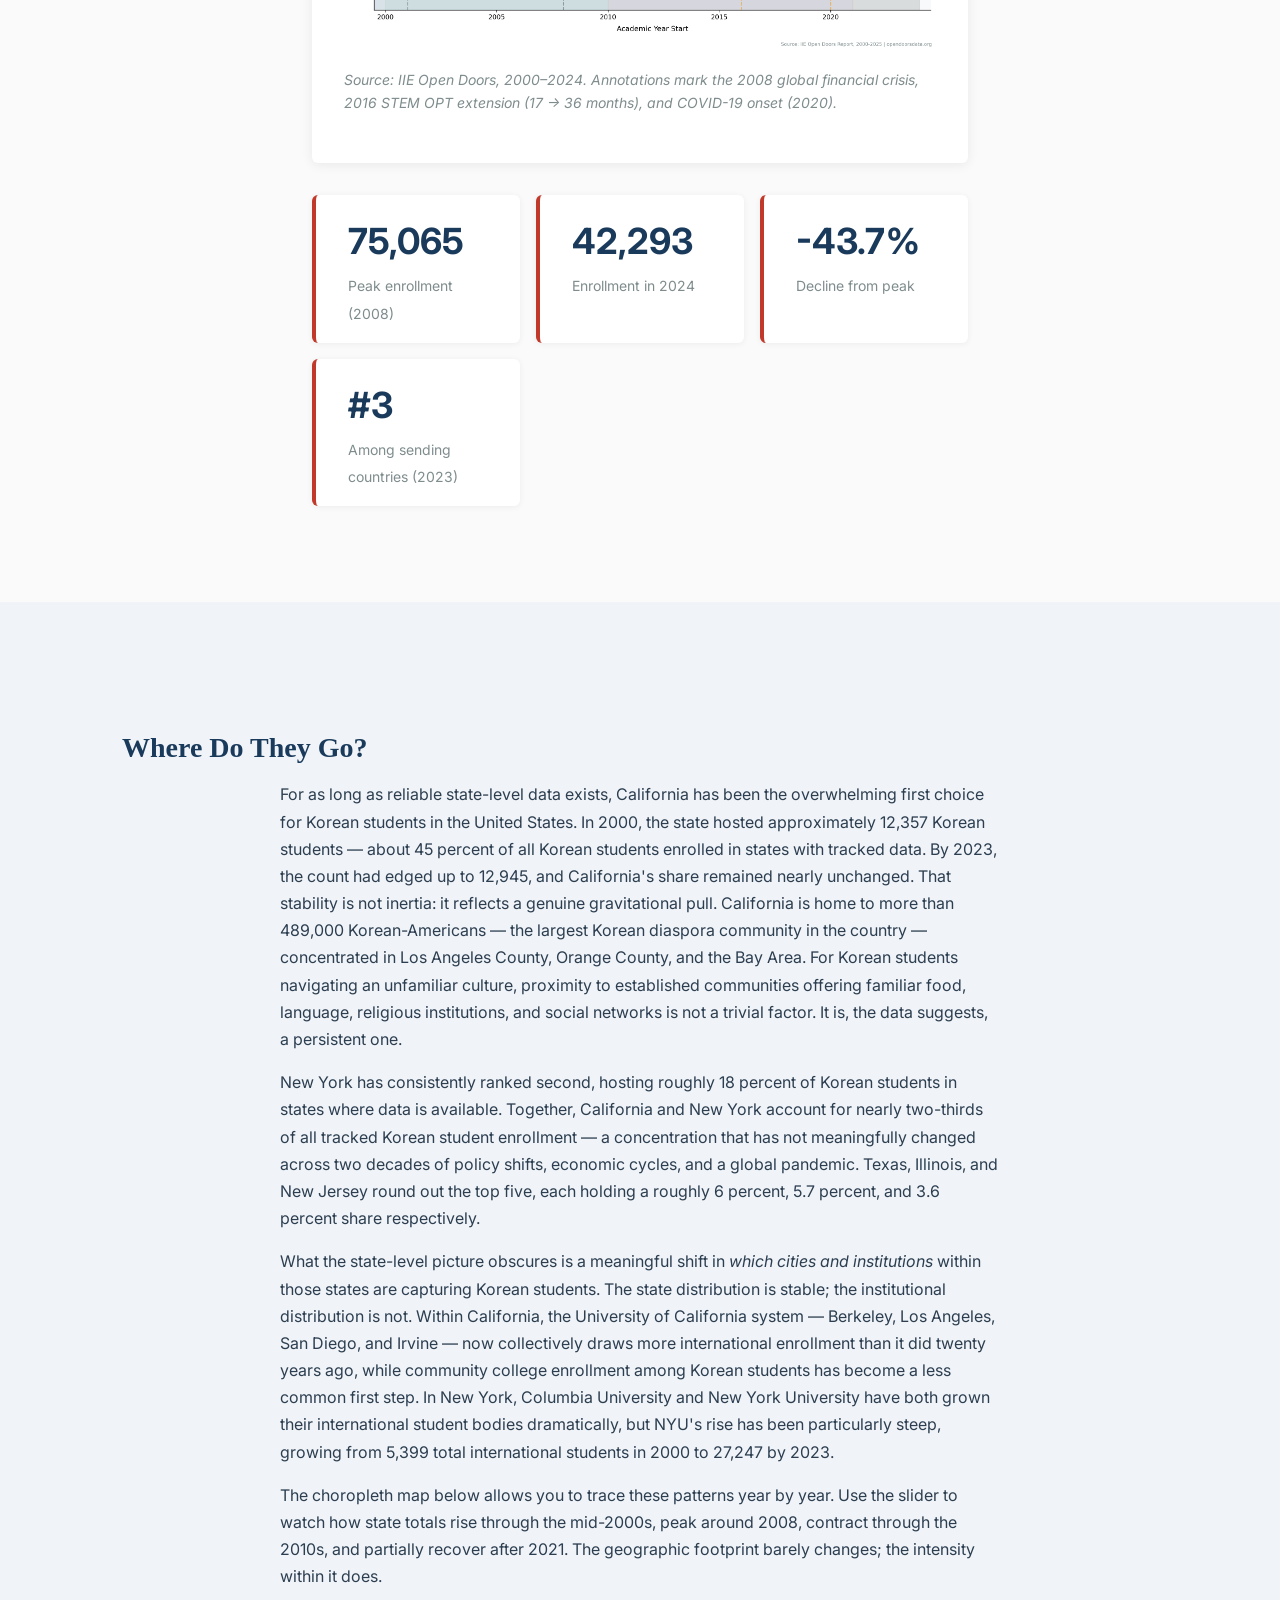
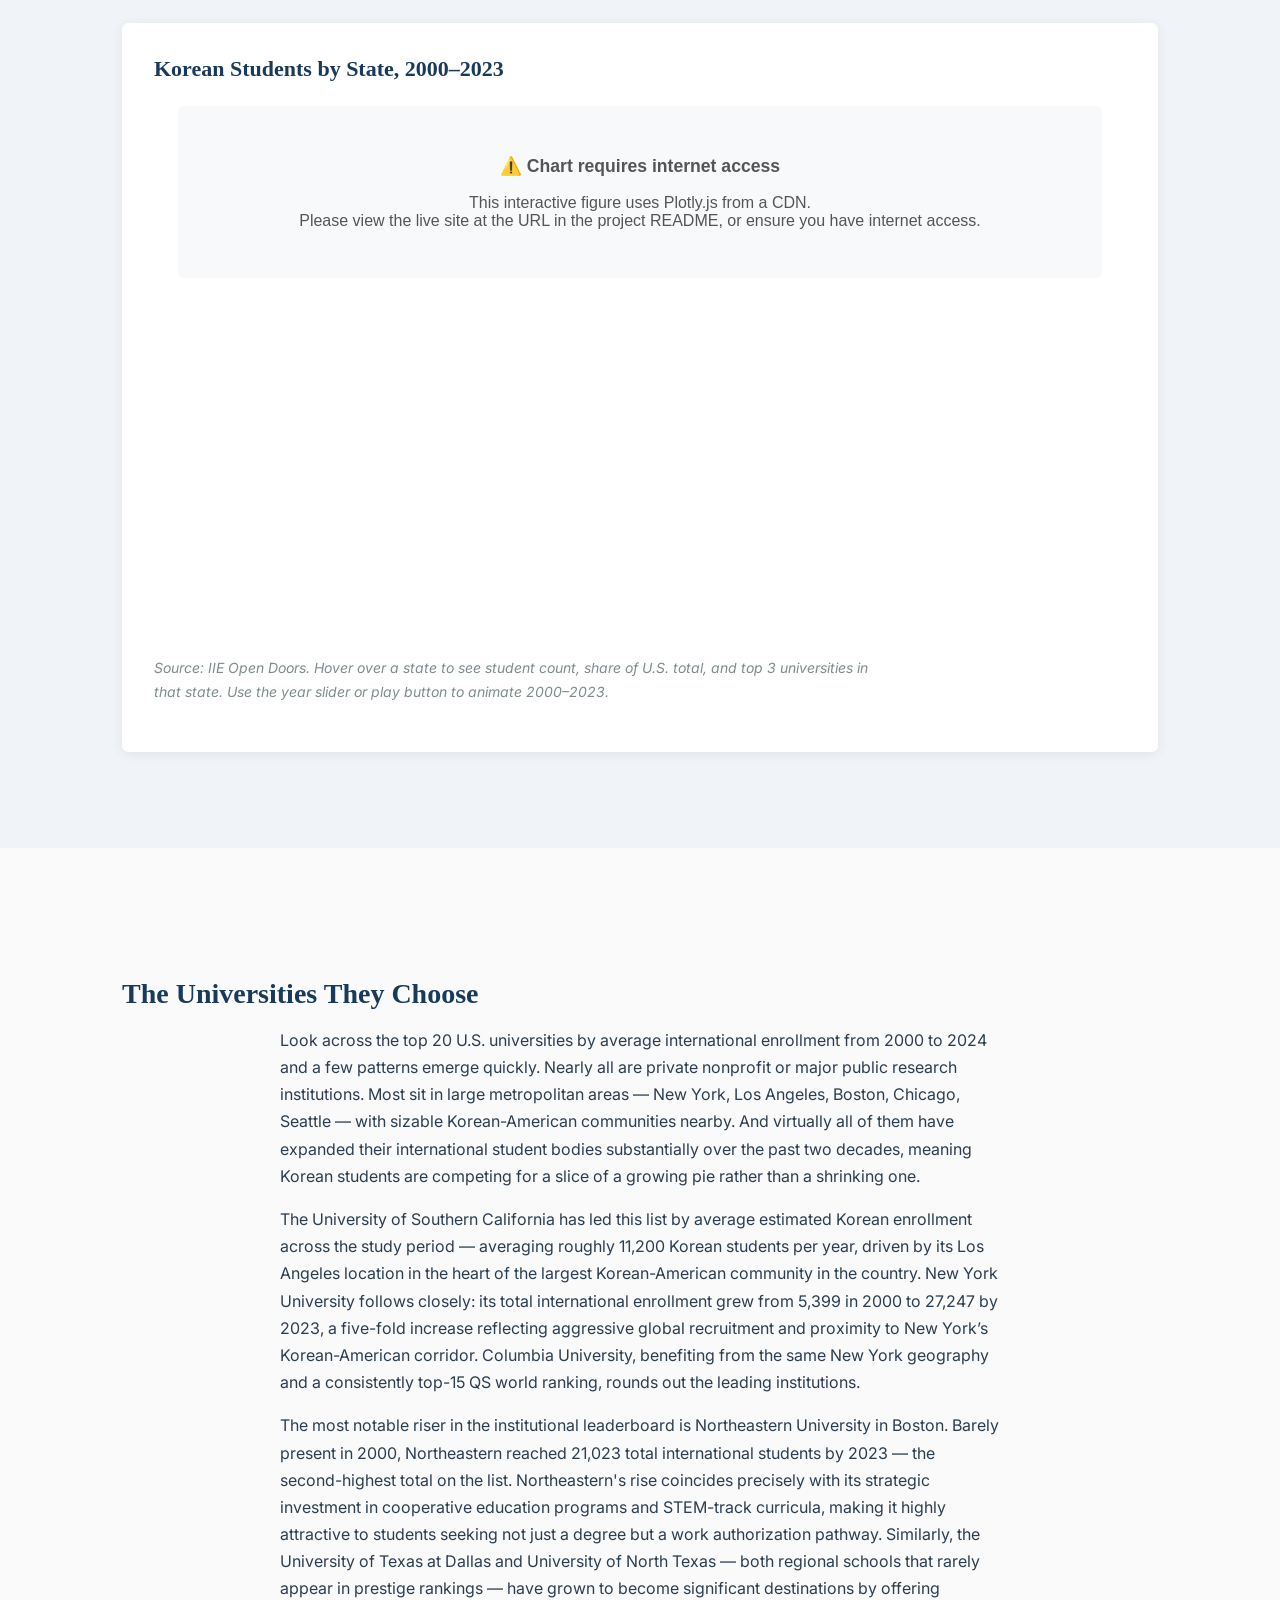
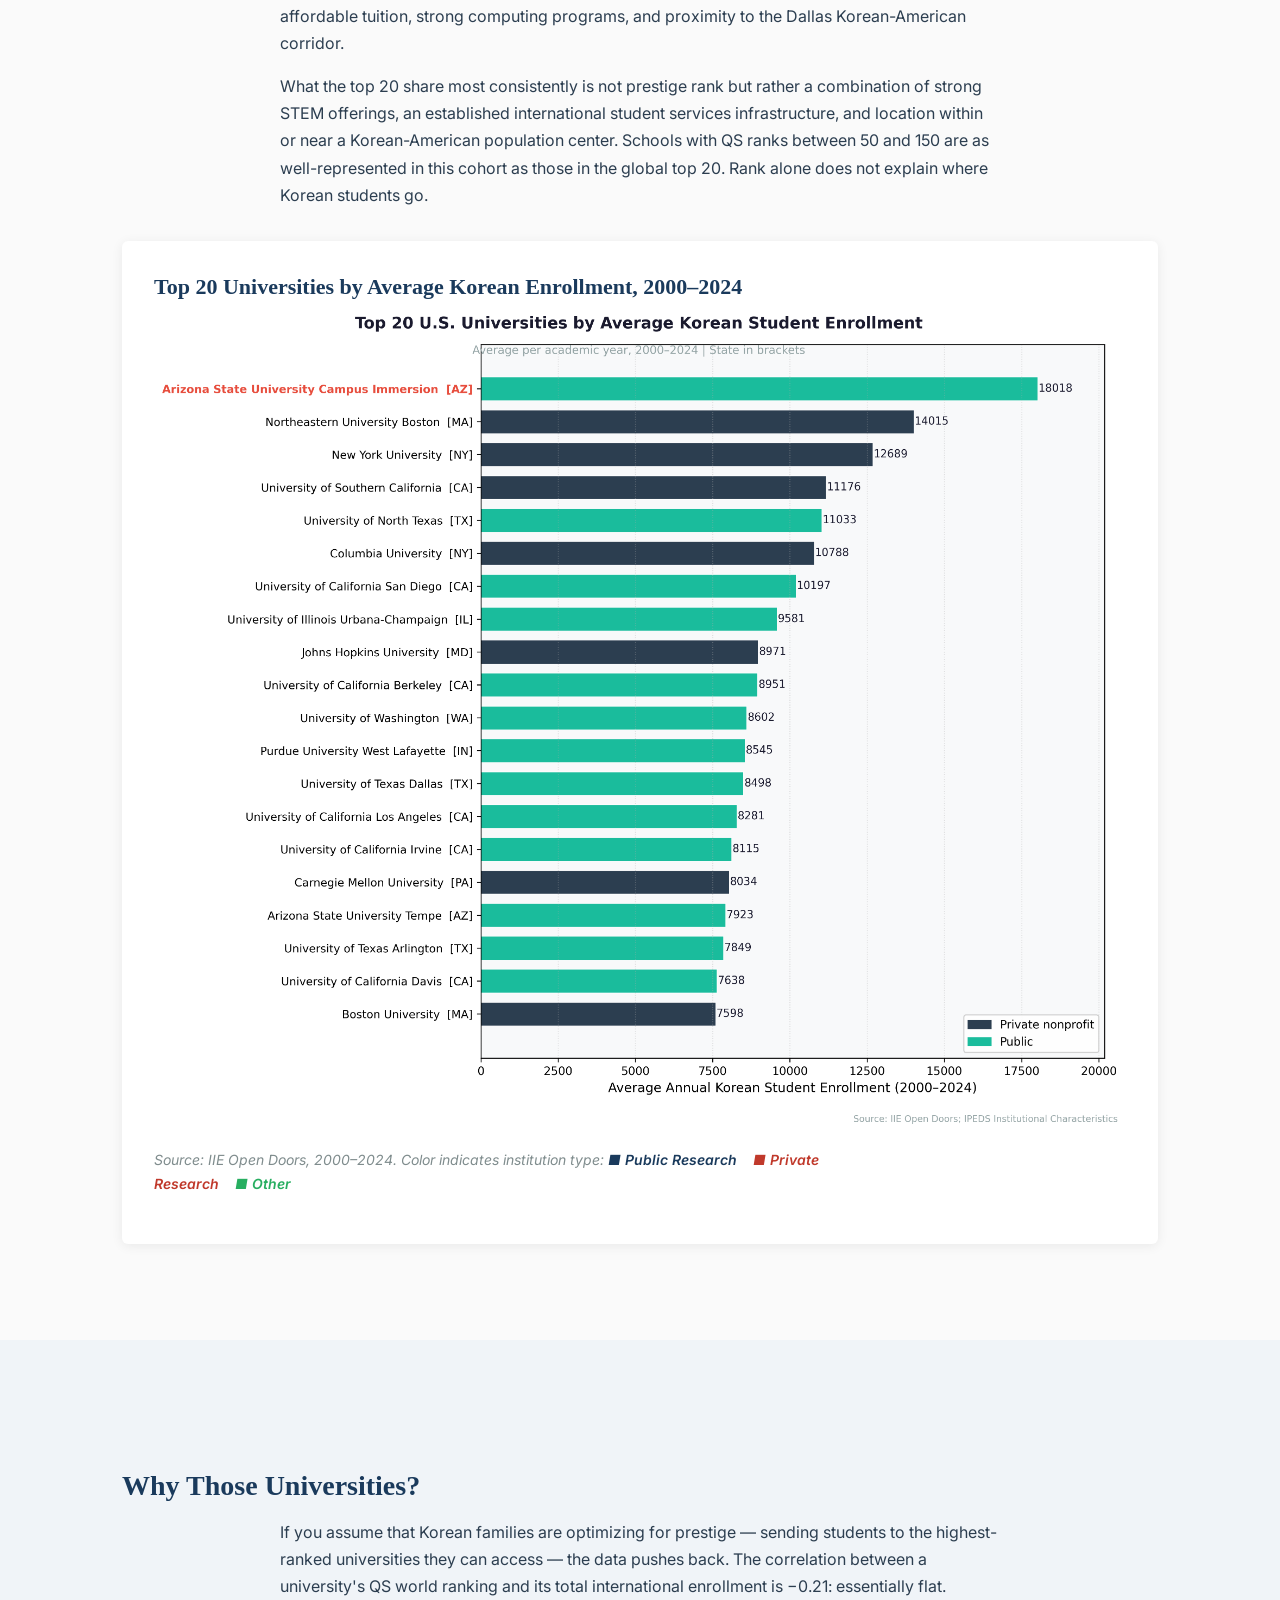
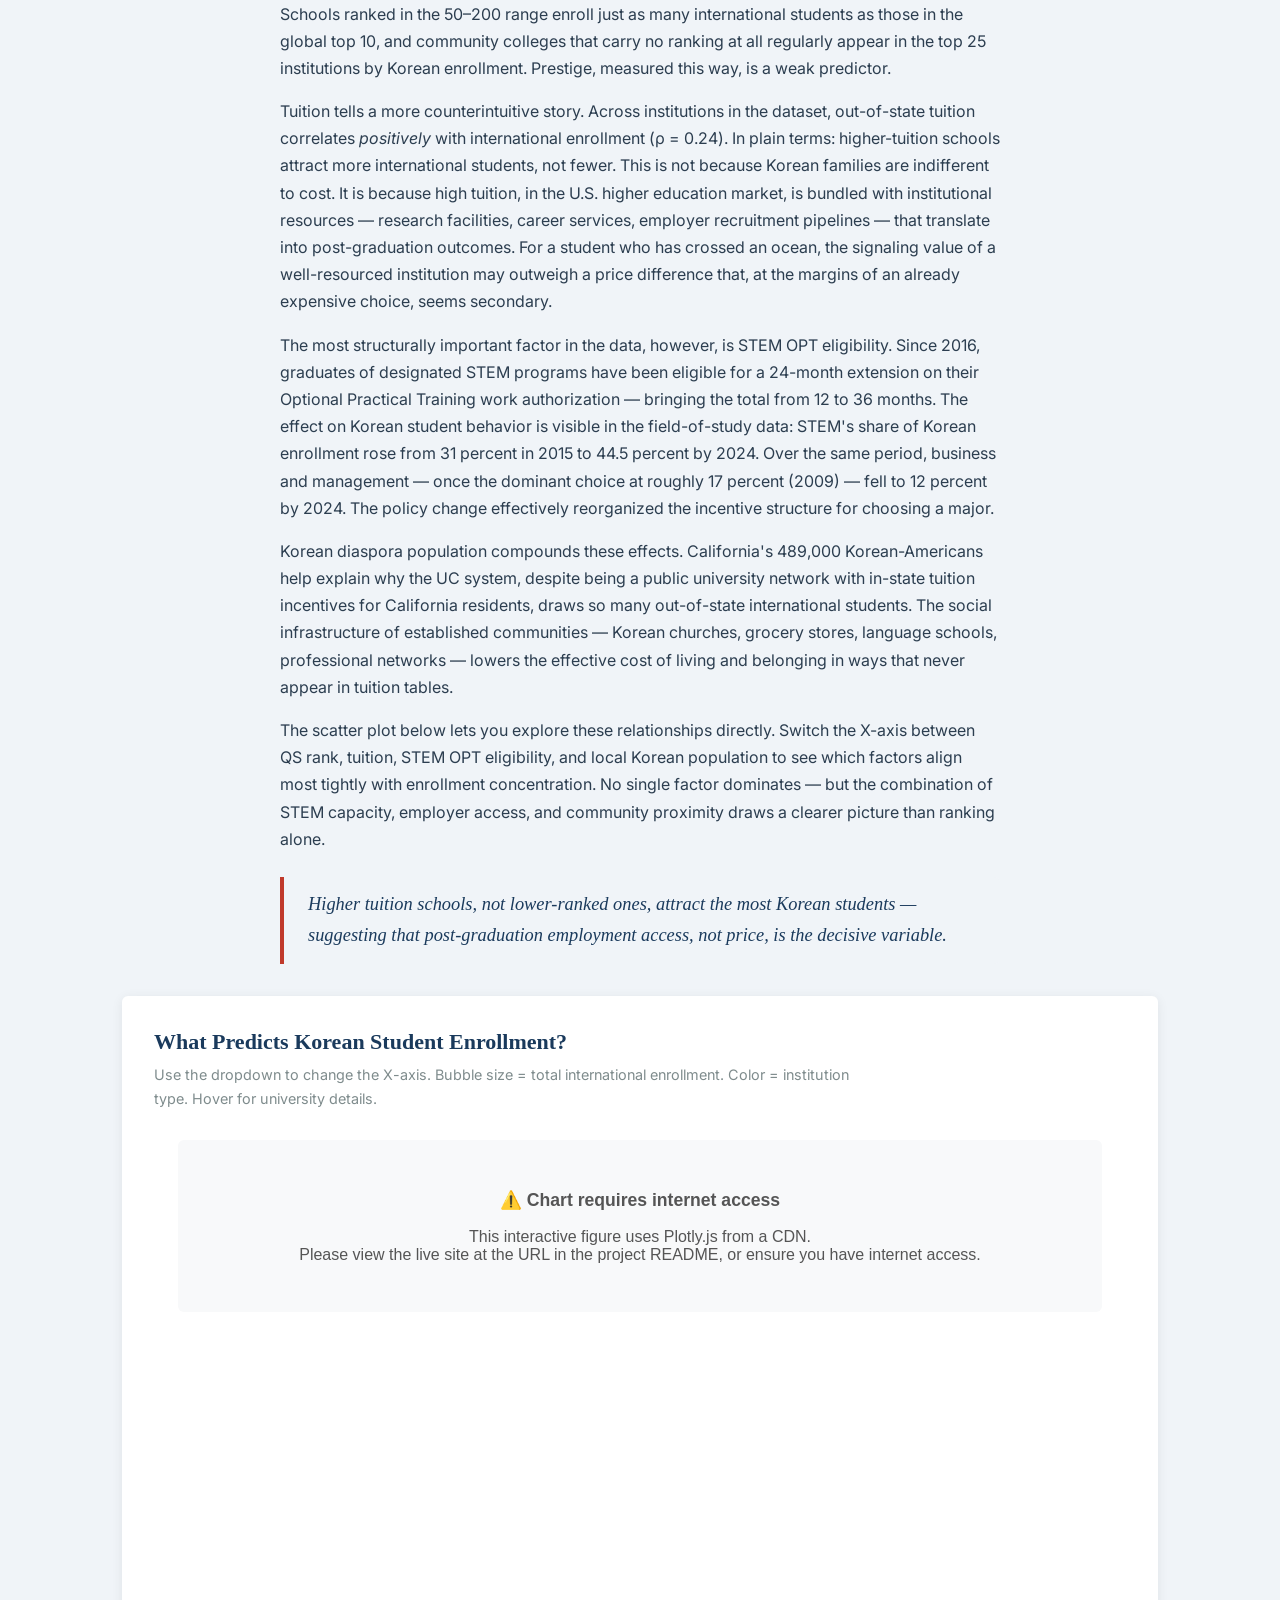
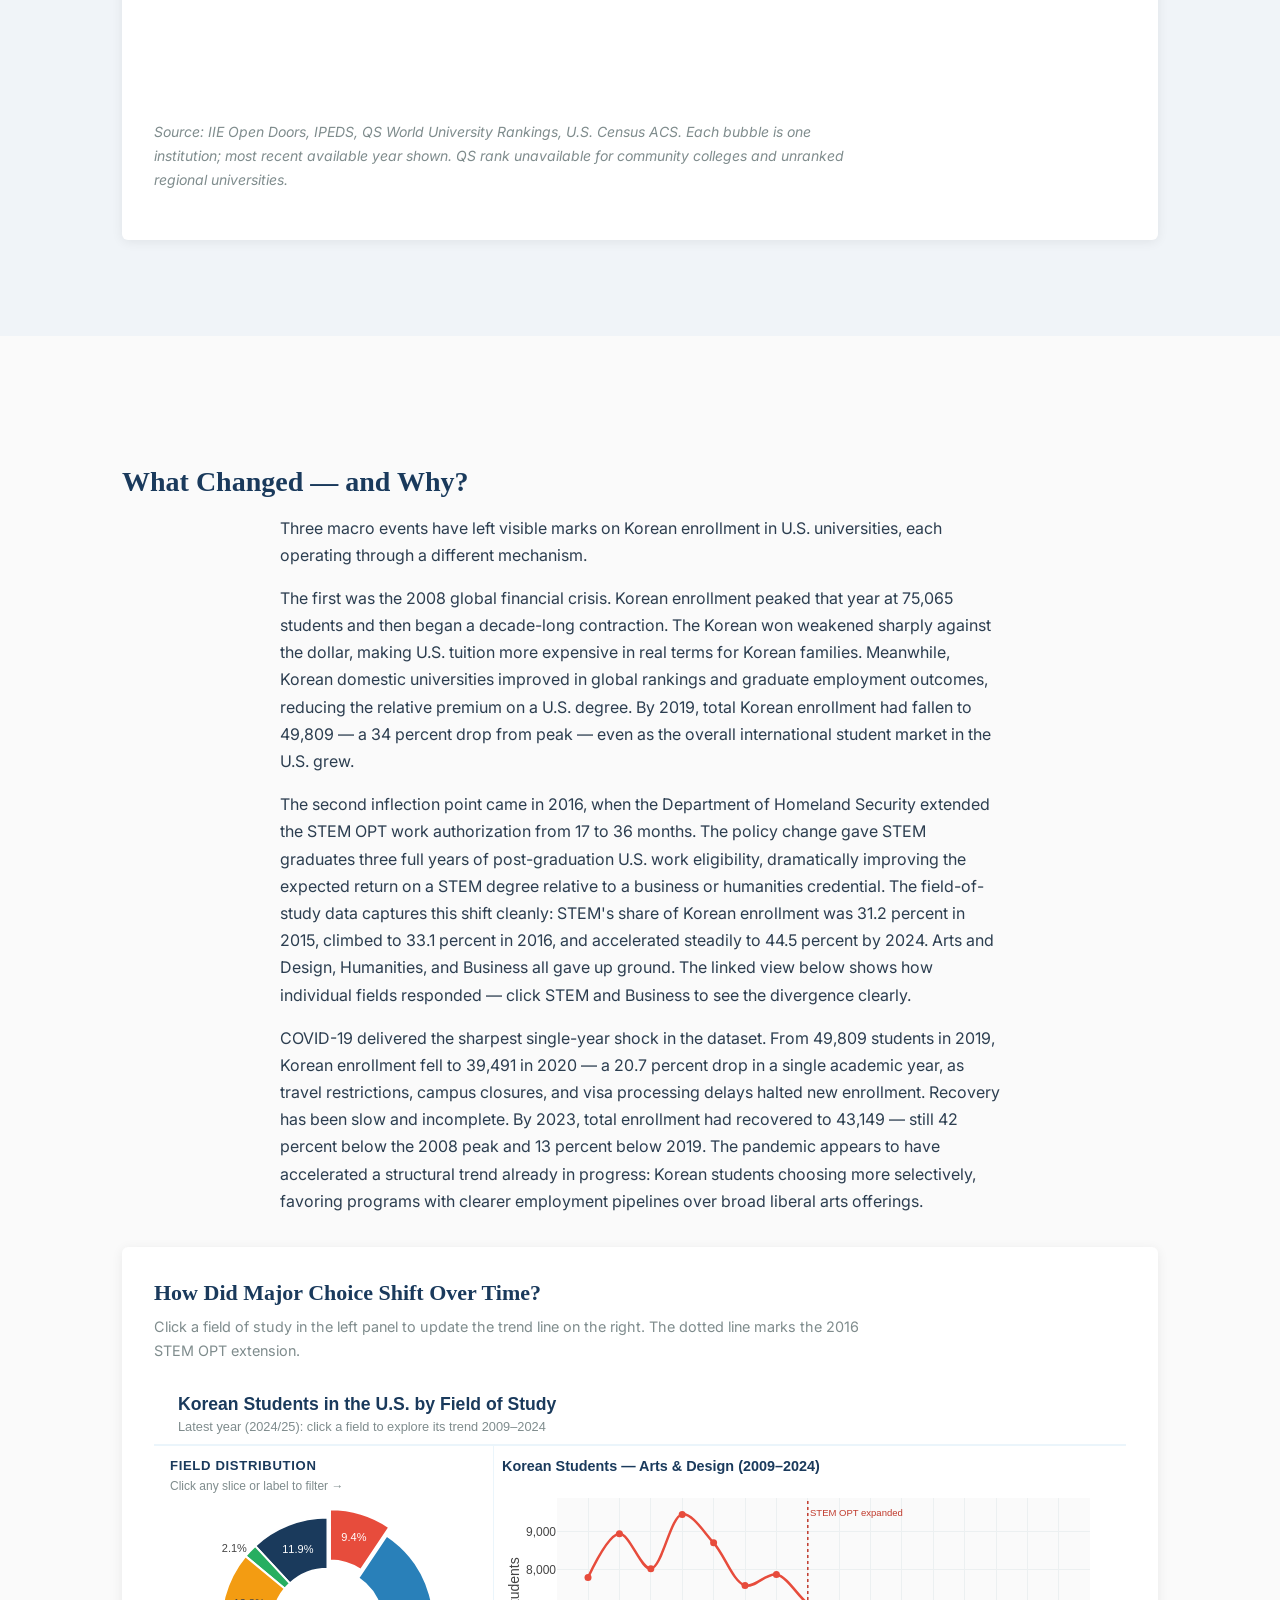
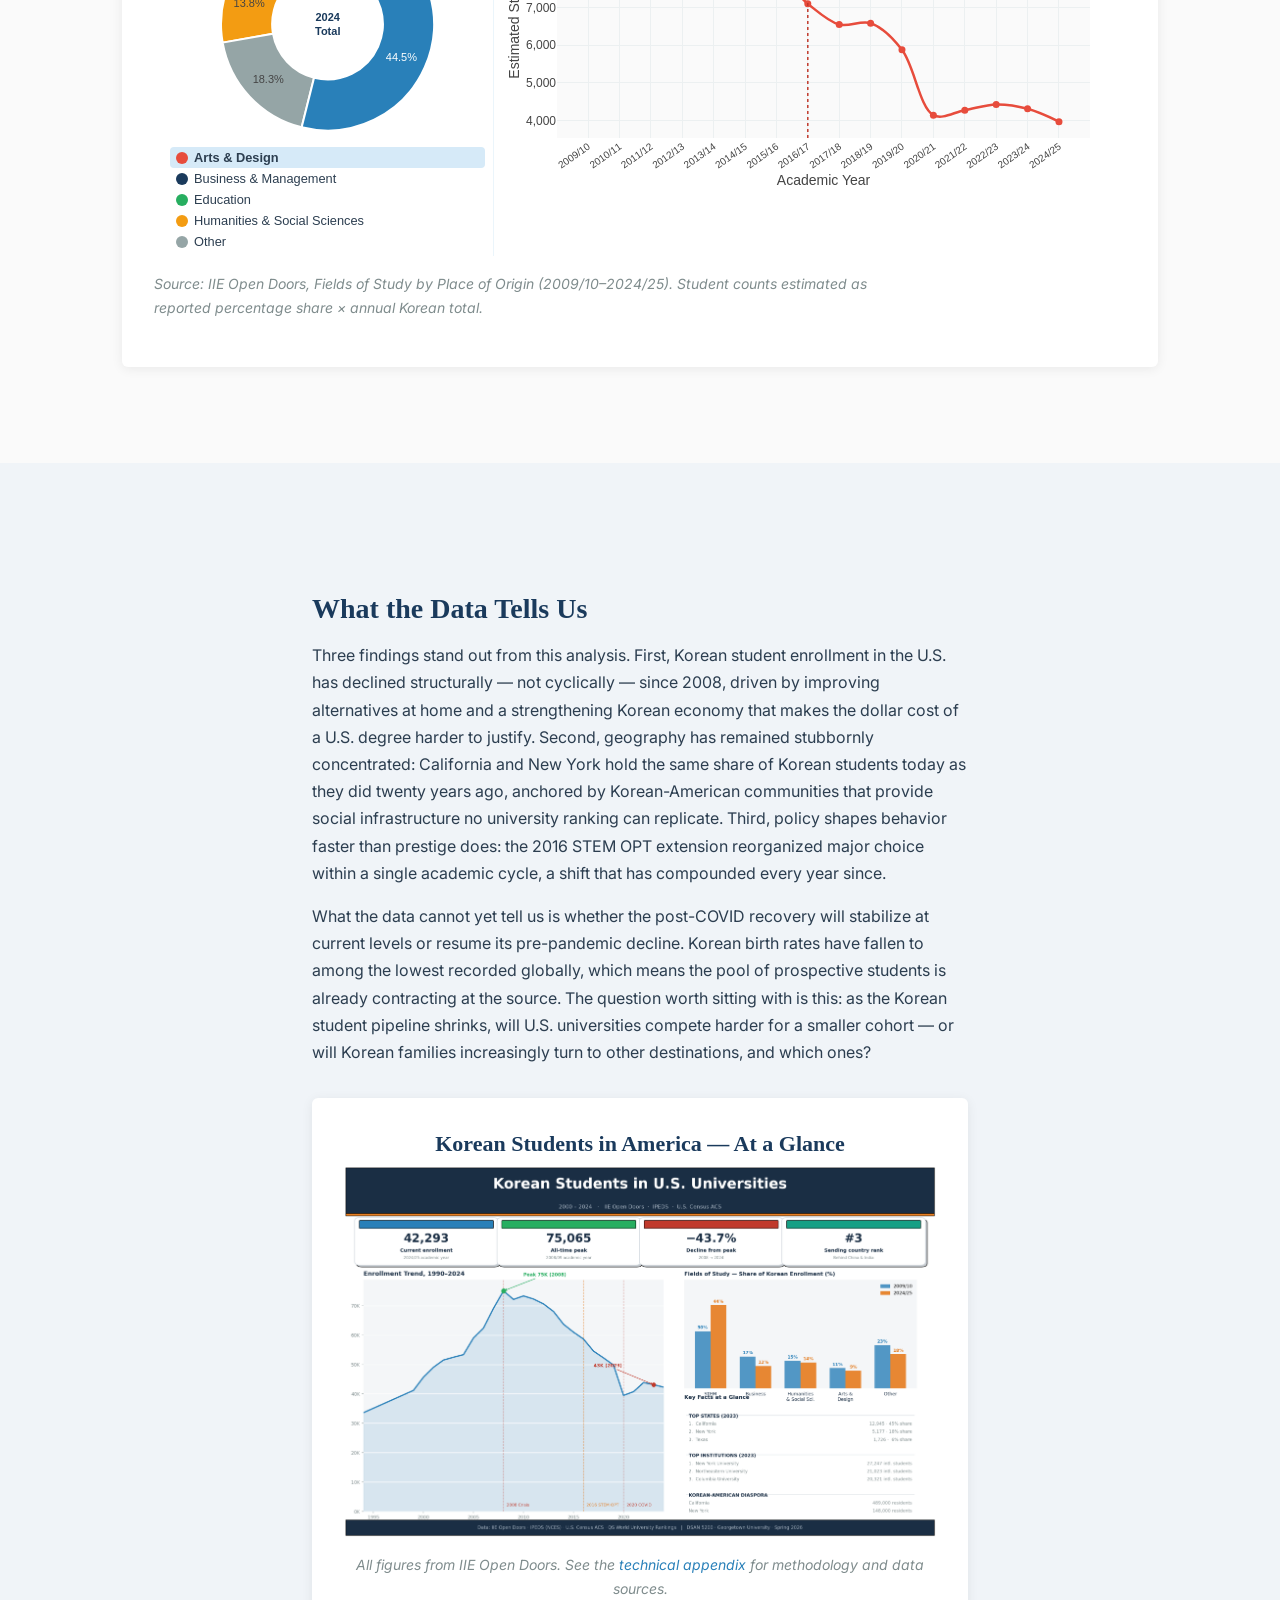
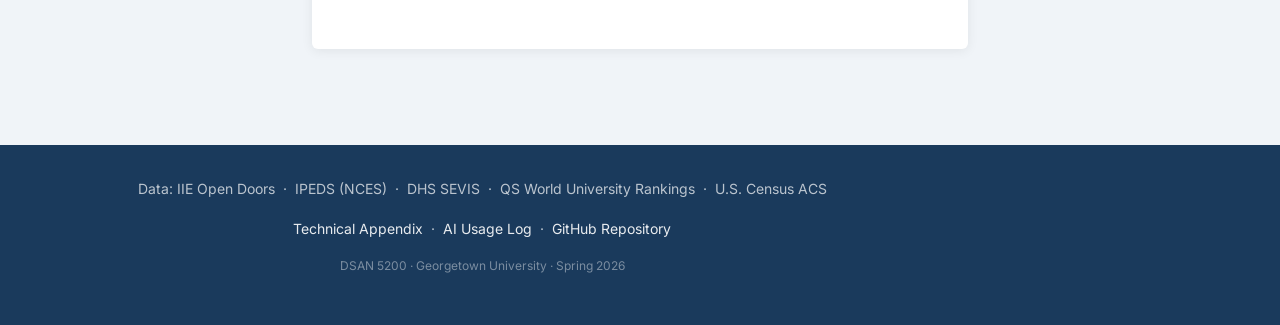
==== commit 3980020e: "pre-submission: fact-check fixes, AI log, remove stale/unused files Narrative corrections (website/i" ====
--- a/website/index.html
+++ b/website/index.html
@@ -86,7 +86,7 @@
       and why — has shifted in ways the headline numbers don't capture.
     </p>
     <p class="byline">
-      By [Author Name] &nbsp;·&nbsp; April 2026
+      By Younghoon Kim &nbsp;·&nbsp; April 2026
       &nbsp;·&nbsp; Data: IIE Open Doors · IPEDS · DHS SEVIS
     </p>
   </div>
@@ -101,15 +101,15 @@
     <p>
       In 2008, 75,065 South Korean students were enrolled at U.S. universities — the largest cohort
       Korea had ever sent abroad and, at that moment, the single largest group of international
-      students from any country in America. Fifteen years later, that number had fallen to 43,149:
-      a decline of 42.5 percent, even as total international enrollment in the U.S. climbed to
+      students from any country in America. Sixteen years later, that number had fallen to 42,293:
+      a decline of 43.7 percent, even as total international enrollment in the U.S. climbed to
       record highs. China and India each now send more than six times as many students as Korea.
     </p>
     <p>
       The headline decline is striking. But the distribution story is, in many ways, more interesting
       than the totals. Despite the sharp drop in overall numbers, California and New York have held
-      onto the same share of Korean students they had two decades ago — roughly 45 percent and
-      18 percent respectively. What shifted was the institutional landscape within those states and
+      onto the same share of tracked Korean students they had two decades ago — roughly 45 percent and
+      18 percent of state-tracked enrollment respectively. What shifted was the institutional landscape within those states and
       beyond: the rise of high-tuition private research universities, the surprising emergence of
       STEM-intensive programs at schools that barely registered in 2000, and the unmistakable
       fingerprint of a single policy change — the 2016 STEM OPT extension — on which programs
@@ -242,12 +242,14 @@
         than a shrinking one.
       </p>
       <p>
-        New York University has led this list throughout the study period. Its total international
-        enrollment — 5,399 students in 2000 — grew to 27,247 by 2023, a five-fold increase that
-        reflects NYU's aggressive global recruitment strategy and its location in one of the
-        most Korean-populated cities in the country. The University of Southern California follows
-        closely, as does Columbia University, which benefits from both New York geography and
-        an elite research brand that consistently places in the top 15 of QS world rankings.
+        The University of Southern California has led this list by average estimated Korean
+        enrollment across the study period — averaging roughly 11,200 Korean students per year,
+        driven by its Los Angeles location in the heart of the largest Korean-American community
+        in the country. New York University follows closely: its total international enrollment
+        grew from 5,399 in 2000 to 27,247 by 2023, a five-fold increase reflecting aggressive
+        global recruitment and proximity to New York’s Korean-American corridor. Columbia
+        University, benefiting from the same New York geography and a consistently top-15 QS
+        world ranking, rounds out the leading institutions.
       </p>
       <p>
         The most notable riser in the institutional leaderboard is Northeastern University in
@@ -298,7 +300,7 @@
       <p>
         If you assume that Korean families are optimizing for prestige — sending students to
         the highest-ranked universities they can access — the data pushes back. The correlation
-        between a university's QS world ranking and its total international enrollment is −0.14:
+        between a university's QS world ranking and its total international enrollment is −0.21:
         essentially flat. Schools ranked in the 50–200 range enroll just as many international
         students as those in the global top 10, and community colleges that carry no ranking
         at all regularly appear in the top 25 institutions by Korean enrollment. Prestige, measured
@@ -306,7 +308,7 @@
       </p>
       <p>
         Tuition tells a more counterintuitive story. Across institutions in the dataset, out-of-state
-        tuition correlates <em>positively</em> with international enrollment (r = 0.28). In plain
+        tuition correlates <em>positively</em> with international enrollment (ρ = 0.24). In plain
         terms: higher-tuition schools attract more international students, not fewer. This is not
         because Korean families are indifferent to cost. It is because high tuition, in the U.S.
         higher education market, is bundled with institutional resources — research facilities,
@@ -321,8 +323,8 @@
         extension on their Optional Practical Training work authorization — bringing the total
         from 12 to 36 months. The effect on Korean student behavior is visible in the field-of-study
         data: STEM's share of Korean enrollment rose from 31 percent in 2015 to 44.5 percent
-        by 2024. Over the same period, business and management — once the dominant choice —
-        fell from 15 percent to 12 percent. The policy change effectively reorganized the
+        by 2024. Over the same period, business and management — once the dominant choice at roughly 17 percent (2009) —
+        fell to 12 percent by 2024. The policy change effectively reorganized the
         incentive structure for choosing a major.
       </p>
       <p>
